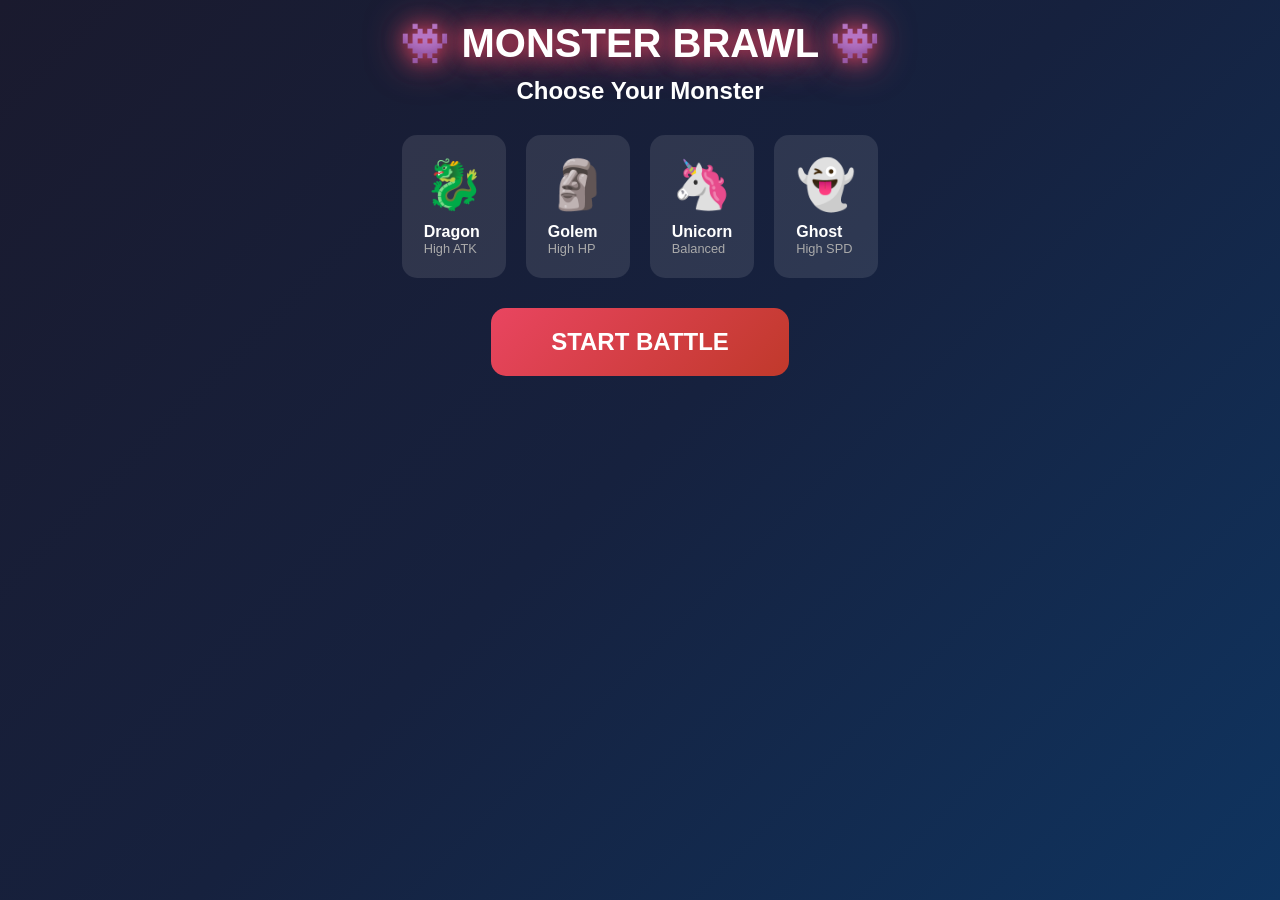
==== games/blooket-brawl.html @ cda0e906 "Add Blooket-style Monster Brawl game" ====
<!DOCTYPE html>
<html lang="en">
<head>
    <meta charset="UTF-8">
    <meta name="viewport" content="width=device-width, initial-scale=1.0">
    <title>Monster Brawl</title>
    <style>
        * {
            margin: 0;
            padding: 0;
            box-sizing: border-box;
        }

        body {
            font-family: 'Segoe UI', Tahoma, Geneva, Verdana, sans-serif;
            background: linear-gradient(135deg, #1a1a2e 0%, #16213e 50%, #0f3460 100%);
            min-height: 100vh;
            display: flex;
            flex-direction: column;
            align-items: center;
            color: white;
            overflow-x: hidden;
        }

        .game-container {
            width: 100%;
            max-width: 900px;
            padding: 20px;
        }

        h1 {
            text-align: center;
            font-size: 2.5em;
            margin-bottom: 10px;
            text-shadow: 0 0 20px #e94560, 0 0 40px #e94560;
            animation: glow 2s ease-in-out infinite alternate;
        }

        @keyframes glow {
            from { text-shadow: 0 0 20px #e94560, 0 0 40px #e94560; }
            to { text-shadow: 0 0 30px #ff6b6b, 0 0 60px #ff6b6b; }
        }

        .battle-arena {
            background: rgba(0, 0, 0, 0.3);
            border-radius: 20px;
            padding: 30px;
            margin: 20px 0;
            border: 2px solid #e94560;
            box-shadow: 0 0 30px rgba(233, 69, 96, 0.3);
        }

        .battle-field {
            display: flex;
            justify-content: space-between;
            align-items: center;
            gap: 40px;
            margin-bottom: 30px;
        }

        .monster-card {
            flex: 1;
            text-align: center;
            padding: 20px;
            background: rgba(255, 255, 255, 0.05);
            border-radius: 15px;
            border: 2px solid transparent;
            transition: all 0.3s ease;
        }

        .monster-card.active {
            border-color: #ffd700;
            box-shadow: 0 0 20px rgba(255, 215, 0, 0.5);
        }

        .monster-card.player {
            border-color: #4ecdc4;
        }

        .monster-card.enemy {
            border-color: #e94560;
        }

        .monster-emoji {
            font-size: 5em;
            margin-bottom: 10px;
            animation: bounce 1s ease infinite;
        }

        @keyframes bounce {
            0%, 100% { transform: translateY(0); }
            50% { transform: translateY(-10px); }
        }

        .monster-name {
            font-size: 1.3em;
            font-weight: bold;
            margin-bottom: 10px;
        }

        .hp-bar {
            width: 100%;
            height: 25px;
            background: #333;
            border-radius: 15px;
            overflow: hidden;
            margin-bottom: 10px;
            border: 2px solid #555;
        }

        .hp-fill {
            height: 100%;
            border-radius: 15px;
            transition: width 0.5s ease, background-color 0.3s ease;
        }

        .hp-fill.high { background: linear-gradient(90deg, #4ecdc4, #44a08d); }
        .hp-fill.medium { background: linear-gradient(90deg, #f7b731, #e58e26); }
        .hp-fill.low { background: linear-gradient(90deg, #e94560, #c0392b); }

        .hp-text {
            font-size: 0.9em;
            color: #aaa;
        }

        .stats {
            display: flex;
            justify-content: center;
            gap: 15px;
            margin-top: 10px;
            font-size: 0.85em;
        }

        .stat {
            background: rgba(255, 255, 255, 0.1);
            padding: 5px 10px;
            border-radius: 10px;
        }

        .vs-badge {
            font-size: 2em;
            font-weight: bold;
            color: #e94560;
            text-shadow: 0 0 10px #e94560;
        }

        .action-panel {
            display: grid;
            grid-template-columns: repeat(4, 1fr);
            gap: 15px;
            margin-top: 20px;
        }

        .action-btn {
            padding: 15px 20px;
            font-size: 1em;
            font-weight: bold;
            border: none;
            border-radius: 12px;
            cursor: pointer;
            transition: all 0.2s ease;
            text-transform: uppercase;
            letter-spacing: 1px;
        }

        .action-btn:hover:not(:disabled) {
            transform: translateY(-3px);
            box-shadow: 0 10px 20px rgba(0, 0, 0, 0.3);
        }

        .action-btn:disabled {
            opacity: 0.5;
            cursor: not-allowed;
        }

        .btn-attack {
            background: linear-gradient(135deg, #e94560, #c0392b);
            color: white;
        }

        .btn-heal {
            background: linear-gradient(135deg, #4ecdc4, #44a08d);
            color: white;
        }

        .btn-special {
            background: linear-gradient(135deg, #f7b731, #e58e26);
            color: white;
        }

        .btn-block {
            background: linear-gradient(135deg, #6c5ce7, #5f3dc4);
            color: white;
        }

        .log-panel {
            background: rgba(0, 0, 0, 0.4);
            border-radius: 15px;
            padding: 20px;
            margin-top: 20px;
            max-height: 200px;
            overflow-y: auto;
            border: 1px solid #444;
        }

        .log-entry {
            padding: 8px 0;
            border-bottom: 1px solid rgba(255, 255, 255, 0.1);
            animation: fadeIn 0.3s ease;
        }

        @keyframes fadeIn {
            from { opacity: 0; transform: translateX(-20px); }
            to { opacity: 1; transform: translateX(0); }
        }

        .log-entry.damage { color: #ff6b6b; }
        .log-entry.heal { color: #4ecdc4; }
        .log-entry.special { color: #f7b731; }
        .log-entry.block { color: #6c5ce7; }

        .turn-indicator {
            text-align: center;
            font-size: 1.2em;
            margin-bottom: 15px;
            padding: 10px;
            background: rgba(255, 255, 255, 0.1);
            border-radius: 10px;
        }

        .turn-indicator.player-turn {
            border: 2px solid #4ecdc4;
            color: #4ecdc4;
        }

        .turn-indicator.enemy-turn {
            border: 2px solid #e94560;
            color: #e94560;
        }

        .monster-select {
            display: flex;
            justify-content: center;
            gap: 20px;
            margin: 30px 0;
        }

        .monster-option {
            padding: 20px;
            background: rgba(255, 255, 255, 0.1);
            border-radius: 15px;
            cursor: pointer;
            transition: all 0.3s ease;
            border: 2px solid transparent;
        }

        .monster-option:hover {
            transform: scale(1.05);
            border-color: #4ecdc4;
        }

        .monster-option.selected {
            border-color: #ffd700;
            box-shadow: 0 0 20px rgba(255, 215, 0, 0.5);
        }

        .monster-option .emoji {
            font-size: 3em;
        }

        .monster-option .name {
            margin-top: 10px;
            font-weight: bold;
        }

        .start-btn {
            display: block;
            margin: 30px auto;
            padding: 20px 60px;
            font-size: 1.5em;
            font-weight: bold;
            background: linear-gradient(135deg, #e94560, #c0392b);
            color: white;
            border: none;
            border-radius: 15px;
            cursor: pointer;
            transition: all 0.3s ease;
        }

        .start-btn:hover {
            transform: scale(1.05);
            box-shadow: 0 0 30px rgba(233, 69, 96, 0.5);
        }

        .game-over {
            position: fixed;
            top: 0;
            left: 0;
            width: 100%;
            height: 100%;
            background: rgba(0, 0, 0, 0.9);
            display: flex;
            flex-direction: column;
            justify-content: center;
            align-items: center;
            z-index: 1000;
        }

        .game-over h2 {
            font-size: 4em;
            margin-bottom: 30px;
        }

        .game-over.win h2 { color: #4ecdc4; }
        .game-over.lose h2 { color: #e94560; }

        .damage-popup {
            position: absolute;
            font-size: 2em;
            font-weight: bold;
            animation: damageFloat 1s ease forwards;
            pointer-events: none;
        }

        @keyframes damageFloat {
            0% { opacity: 1; transform: translateY(0) scale(1); }
            100% { opacity: 0; transform: translateY(-50px) scale(1.5); }
        }

        .hidden { display: none !important; }

        .level-badge {
            display: inline-block;
            background: #ffd700;
            color: #000;
            padding: 3px 10px;
            border-radius: 10px;
            font-size: 0.8em;
            font-weight: bold;
            margin-left: 10px;
        }

        .xp-bar {
            width: 100%;
            height: 8px;
            background: #333;
            border-radius: 4px;
            margin-top: 5px;
            overflow: hidden;
        }

        .xp-fill {
            height: 100%;
            background: linear-gradient(90deg, #ffd700, #ffed4e);
            border-radius: 4px;
            transition: width 0.5s ease;
        }
    </style>
</head>
<body>
    <div class="game-container">
        <h1>👾 MONSTER BRAWL 👾</h1>

        <!-- Character Selection -->
        <div id="selection-screen">
            <h2 style="text-align: center; margin-bottom: 20px;">Choose Your Monster</h2>
            <div class="monster-select">
                <div class="monster-option" data-monster="dragon">
                    <div class="emoji">🐉</div>
                    <div class="name">Dragon</div>
                    <div style="font-size: 0.8em; color: #aaa;">High ATK</div>
                </div>
                <div class="monster-option" data-monster="golem">
                    <div class="emoji">🗿</div>
                    <div class="name">Golem</div>
                    <div style="font-size: 0.8em; color: #aaa;">High HP</div>
                </div>
                <div class="monster-option" data-monster="unicorn">
                    <div class="emoji">🦄</div>
                    <div class="name">Unicorn</div>
                    <div style="font-size: 0.8em; color: #aaa;">Balanced</div>
                </div>
                <div class="monster-option" data-monster="ghost">
                    <div class="emoji">👻</div>
                    <div class="name">Ghost</div>
                    <div style="font-size: 0.8em; color: #aaa;">High SPD</div>
                </div>
            </div>
            <button class="start-btn" onclick="startGame()">START BATTLE</button>
        </div>

        <!-- Battle Screen -->
        <div id="battle-screen" class="hidden">
            <div class="battle-arena">
                <div class="turn-indicator player-turn" id="turn-indicator">
                    ⚔️ YOUR TURN ⚔️
                </div>

                <div class="battle-field">
                    <div class="monster-card player" id="player-card">
                        <div class="monster-emoji" id="player-emoji">🐉</div>
                        <div class="monster-name">
                            <span id="player-name">Dragon</span>
                            <span class="level-badge">Lv.<span id="player-level">1</span></span>
                        </div>
                        <div class="hp-bar">
                            <div class="hp-fill high" id="player-hp-bar" style="width: 100%;"></div>
                        </div>
                        <div class="hp-text"><span id="player-hp">100</span> / <span id="player-max-hp">100</span> HP</div>
                        <div class="xp-bar">
                            <div class="xp-fill" id="player-xp-bar" style="width: 0%;"></div>
                        </div>
                        <div class="stats">
                            <div class="stat">⚔️ <span id="player-atk">25</span></div>
                            <div class="stat">🛡️ <span id="player-def">10</span></div>
                            <div class="stat">⚡ <span id="player-spd">15</span></div>
                        </div>
                    </div>

                    <div class="vs-badge">VS</div>

                    <div class="monster-card enemy" id="enemy-card">
                        <div class="monster-emoji" id="enemy-emoji">👹</div>
                        <div class="monster-name">
                            <span id="enemy-name">Orc Warrior</span>
                            <span class="level-badge">Lv.<span id="enemy-level">1</span></span>
                        </div>
                        <div class="hp-bar">
                            <div class="hp-fill high" id="enemy-hp-bar" style="width: 100%;"></div>
                        </div>
                        <div class="hp-text"><span id="enemy-hp">80</span> / <span id="enemy-max-hp">80</span> HP</div>
                        <div class="stats">
                            <div class="stat">⚔️ <span id="enemy-atk">20</span></div>
                            <div class="stat">🛡️ <span id="enemy-def">8</span></div>
                            <div class="stat">⚡ <span id="enemy-spd">12</span></div>
                        </div>
                    </div>
                </div>

                <div class="action-panel">
                    <button class="action-btn btn-attack" onclick="playerAction('attack')">
                        ⚔️ ATTACK
                    </button>
                    <button class="action-btn btn-heal" onclick="playerAction('heal')">
                        💚 HEAL
                    </button>
                    <button class="action-btn btn-special" onclick="playerAction('special')">
                        ✨ SPECIAL
                    </button>
                    <button class="action-btn btn-block" onclick="playerAction('block')">
                        🛡️ BLOCK
                    </button>
                </div>
            </div>

            <div class="log-panel" id="battle-log">
                <div class="log-entry">Battle started! Choose your action!</div>
            </div>
        </div>

        <!-- Game Over Screen -->
        <div id="game-over" class="game-over hidden">
            <h2 id="game-result">VICTORY!</h2>
            <div style="font-size: 1.5em; margin-bottom: 30px;" id="game-reward"></div>
            <button class="start-btn" onclick="resetGame()">PLAY AGAIN</button>
        </div>
    </div>

    <script>
        // Monster templates
        const MONSTERS = {
            dragon: { name: 'Dragon', emoji: '🐉', hp: 90, atk: 30, def: 12, spd: 10, special: 'Fire Breath' },
            golem: { name: 'Golem', emoji: '🗿', hp: 120, atk: 20, def: 20, spd: 5, special: 'Earthquake' },
            unicorn: { name: 'Unicorn', emoji: '🦄', hp: 100, atk: 22, def: 15, spd: 18, special: 'Rainbow Blast' },
            ghost: { name: 'Ghost', emoji: '👻', hp: 85, atk: 25, def: 8, spd: 25, special: 'Haunt' }
        };

        // Enemy types
        const ENEMIES = [
            { name: 'Orc Warrior', emoji: '👹', hp: 80, atk: 20, def: 8, spd: 12 },
            { name: 'Dark Knight', emoji: '⚔️', hp: 100, atk: 22, def: 15, spd: 10 },
            { name: 'Shadow Beast', emoji: '🐺', hp: 70, atk: 28, def: 6, spd: 20 },
            { name: 'Ice Golem', emoji: '🧊', hp: 110, atk: 18, def: 18, spd: 4 },
            { name: 'Demon Lord', emoji: '👿', hp: 150, atk: 35, def: 20, spd: 15 }
        ];

        let gameState = {
            player: null,
            enemy: null,
            turn: 'player',
            battleCount: 0,
            playerWins: 0,
            blocking: false
        };

        let selectedMonster = null;

        // Selection screen
        document.querySelectorAll('.monster-option').forEach(option => {
            option.addEventListener('click', () => {
                document.querySelectorAll('.monster-option').forEach(o => o.classList.remove('selected'));
                option.classList.add('selected');
                selectedMonster = option.dataset.monster;
            });
        });

        function startGame() {
            if (!selectedMonster) {
                alert('Please select a monster!');
                return;
            }

            const template = MONSTERS[selectedMonster];
            gameState.player = {
                ...template,
                currentHp: template.hp,
                level: 1,
                xp: 0,
                xpToNext: 100
            };

            spawnEnemy();
            updateUI();
            
            document.getElementById('selection-screen').classList.add('hidden');
            document.getElementById('battle-screen').classList.remove('hidden');
            
            addLog('Battle begins! You face a wild ' + gameState.enemy.name + '!', 'special');
        }

        function spawnEnemy() {
            const enemyTemplate = ENEMIES[Math.floor(Math.random() * ENEMIES.length)];
            const level = Math.max(1, gameState.player.level + Math.floor(Math.random() * 3) - 1);
            
            gameState.enemy = {
                ...enemyTemplate,
                currentHp: enemyTemplate.hp + (level - 1) * 10,
                maxHp: enemyTemplate.hp + (level - 1) * 10,
                atk: enemyTemplate.atk + (level - 1) * 2,
                def: enemyTemplate.def + (level - 1) * 1,
                level: level
            };
        }

        function updateUI() {
            // Player
            document.getElementById('player-emoji').textContent = gameState.player.emoji;
            document.getElementById('player-name').textContent = gameState.player.name;
            document.getElementById('player-level').textContent = gameState.player.level;
            document.getElementById('player-hp').textContent = Math.max(0, gameState.player.currentHp);
            document.getElementById('player-max-hp').textContent = gameState.player.hp;
            document.getElementById('player-atk').textContent = gameState.player.atk;
            document.getElementById('player-def').textContent = gameState.player.def;
            document.getElementById('player-spd').textContent = gameState.player.spd;
            
            const playerHpPercent = (gameState.player.currentHp / gameState.player.hp) * 100;
            const playerHpBar = document.getElementById('player-hp-bar');
            playerHpBar.style.width = playerHpPercent + '%';
            playerHpBar.className = 'hp-fill ' + (playerHpPercent > 50 ? 'high' : playerHpPercent > 25 ? 'medium' : 'low');
            
            const xpPercent = (gameState.player.xp / gameState.player.xpToNext) * 100;
            document.getElementById('player-xp-bar').style.width = xpPercent + '%';

            // Enemy
            document.getElementById('enemy-emoji').textContent = gameState.enemy.emoji;
            document.getElementById('enemy-name').textContent = gameState.enemy.name;
            document.getElementById('enemy-level').textContent = gameState.enemy.level;
            document.getElementById('enemy-hp').textContent = Math.max(0, gameState.enemy.currentHp);
            document.getElementById('enemy-max-hp').textContent = gameState.enemy.maxHp;
            document.getElementById('enemy-atk').textContent = gameState.enemy.atk;
            document.getElementById('enemy-def').textContent = gameState.enemy.def;
            document.getElementById('enemy-spd').textContent = gameState.enemy.spd;
            
            const enemyHpPercent = (gameState.enemy.currentHp / gameState.enemy.maxHp) * 100;
            const enemyHpBar = document.getElementById('enemy-hp-bar');
            enemyHpBar.style.width = enemyHpPercent + '%';
            enemyHpBar.className = 'hp-fill ' + (enemyHpPercent > 50 ? 'high' : enemyHpPercent > 25 ? 'medium' : 'low');

            // Turn indicator
            const turnIndicator = document.getElementById('turn-indicator');
            if (gameState.turn === 'player') {
                turnIndicator.textContent = '⚔️ YOUR TURN ⚔️';
                turnIndicator.className = 'turn-indicator player-turn';
            } else {
                turnIndicator.textContent = '⏳ ENEMY TURN ⏳';
                turnIndicator.className = 'turn-indicator enemy-turn';
            }

            // Disable buttons on enemy turn
            document.querySelectorAll('.action-btn').forEach(btn => {
                btn.disabled = gameState.turn !== 'player';
            });
        }

        function playerAction(action) {
            if (gameState.turn !== 'player') return;

            gameState.blocking = false;

            switch(action) {
                case 'attack':
                    const damage = Math.max(1, gameState.player.atk - Math.floor(gameState.enemy.def / 2));
                    gameState.enemy.currentHp -= damage;
                    addLog(`You attacked for ${damage} damage!`, 'damage');
                    showDamage(damage, 'enemy-card');
                    break;

                case 'heal':
                    const healAmount = Math.floor(gameState.player.hp * 0.3);
                    gameState.player.currentHp = Math.min(gameState.player.hp, gameState.player.currentHp + healAmount);
                    addLog(`You healed for ${healAmount} HP!`, 'heal');
                    break;

                case 'special':
                    const specialDamage = Math.floor(gameState.player.atk * 1.5);
                    gameState.enemy.currentHp -= specialDamage;
                    addLog(`${gameState.player.special} deals ${specialDamage} damage!`, 'special');
                    showDamage(specialDamage, 'enemy-card');
                    break;

                case 'block':
                    gameState.blocking = true;
                    addLog('You raised your guard! (Damage reduced next turn)', 'block');
                    break;
            }

            updateUI();

            if (gameState.enemy.currentHp <= 0) {
                setTimeout(() => winBattle(), 500);
            } else {
                gameState.turn = 'enemy';
                updateUI();
                setTimeout(() => enemyTurn(), 1000);
            }
        }

        function enemyTurn() {
            const actions = ['attack', 'attack', 'attack', 'heal', 'special'];
            const action = actions[Math.floor(Math.random() * actions.length)];

            switch(action) {
                case 'attack':
                    let damage = Math.max(1, gameState.enemy.atk - Math.floor(gameState.player.def / 2));
                    if (gameState.blocking) {
                        damage = Math.floor(damage / 2);
                        addLog(`Enemy attacked but you blocked! Took ${damage} damage!`, 'damage');
                    } else {
                        addLog(`Enemy attacked for ${damage} damage!`, 'damage');
                    }
                    gameState.player.currentHp -= damage;
                    showDamage(damage, 'player-card');
                    break;

                case 'heal':
                    const healAmount = Math.floor(gameState.enemy.maxHp * 0.2);
                    gameState.enemy.currentHp = Math.min(gameState.enemy.maxHp, gameState.enemy.currentHp + healAmount);
                    addLog(`Enemy healed for ${healAmount} HP!`, 'heal');
                    break;

                case 'special':
                    const specialDamage = Math.floor(gameState.enemy.atk * 1.3);
                    let finalDamage = specialDamage;
                    if (gameState.blocking) {
                        finalDamage = Math.floor(finalDamage / 2);
                        addLog(`Enemy used special attack but you blocked! Took ${finalDamage} damage!`, 'special');
                    } else {
                        addLog(`Enemy used a powerful attack for ${finalDamage} damage!`, 'special');
                    }
                    gameState.player.currentHp -= finalDamage;
                    showDamage(finalDamage, 'player-card');
                    break;
            }

            updateUI();

            if (gameState.player.currentHp <= 0) {
                setTimeout(() => gameOver(false), 500);
            } else {
                gameState.turn = 'player';
                gameState.blocking = false;
                updateUI();
            }
        }

        function showDamage(amount, targetId) {
            const target = document.getElementById(targetId);
            const popup = document.createElement('div');
            popup.className = 'damage-popup';
            popup.textContent = '-' + amount;
            popup.style.color = '#ff6b6b';
            popup.style.left = '50%';
            popup.style.top = '30%';
            popup.style.transform = 'translateX(-50%)';
            target.appendChild(popup);
            setTimeout(() => popup.remove(), 1000);
        }

        function addLog(message, type = '') {
            const logPanel = document.getElementById('battle-log');
            const entry = document.createElement('div');
            entry.className = 'log-entry ' + type;
            entry.textContent = '> ' + message;
            logPanel.appendChild(entry);
            logPanel.scrollTop = logPanel.scrollHeight;
        }

        function winBattle() {
            gameState.playerWins++;
            
            // XP gain
            const xpGain = 30 + (gameState.enemy.level * 10);
            gameState.player.xp += xpGain;
            addLog(`Victory! Gained ${xpGain} XP!`, 'special');

            // Level up check
            if (gameState.player.xp >= gameState.player.xpToNext) {
                gameState.player.level++;
                gameState.player.xp -= gameState.player.xpToNext;
                gameState.player.xpToNext = Math.floor(gameState.player.xpToNext * 1.5);
                gameState.player.hp += 10;
                gameState.player.atk += 3;
                gameState.player.def += 2;
                gameState.player.currentHp = gameState.player.hp;
                addLog(`LEVEL UP! You are now level ${gameState.player.level}!`, 'special');
            }

            // Heal a bit after battle
            gameState.player.currentHp = Math.min(gameState.player.hp, gameState.player.currentHp + 20);

            setTimeout(() => {
                gameState.battleCount++;
                if (gameState.battleCount >= 5) {
                    gameOver(true);
                } else {
                    spawnEnemy();
                    addLog(`New battle! A ${gameState.enemy.name} appears!`, 'special');
                    gameState.turn = 'player';
                    updateUI();
                }
            }, 1500);
        }

        function gameOver(won) {
            const gameOverScreen = document.getElementById('game-over');
            const resultText = document.getElementById('game-result');
            const rewardText = document.getElementById('game-reward');

            gameOverScreen.classList.remove('hidden', 'win', 'lose');
            gameOverScreen.classList.add(won ? 'win' : 'lose');

            if (won) {
                resultText.textContent = '🎉 VICTORY! 🎉';
                rewardText.textContent = `You won ${gameState.playerWins} battles and reached level ${gameState.player.level}!`;
            } else {
                resultText.textContent = '💀 DEFEAT 💀';
                rewardText.textContent = `You won ${gameState.playerWins} battles before falling.`;
            }
        }

        function resetGame() {
            gameState = {
                player: null,
                enemy: null,
                turn: 'player',
                battleCount: 0,
                playerWins: 0,
                blocking: false
            };
            selectedMonster = null;

            document.getElementById('game-over').classList.add('hidden');
            document.getElementById('battle-screen').classList.add('hidden');
            document.getElementById('selection-screen').classList.remove('hidden');
            document.querySelectorAll('.monster-option').forEach(o => o.classList.remove('selected'));
            document.getElementById('battle-log').innerHTML = '<div class="log-entry">Battle started! Choose your action!</div>';
        }
    </script>
</body>
</html>
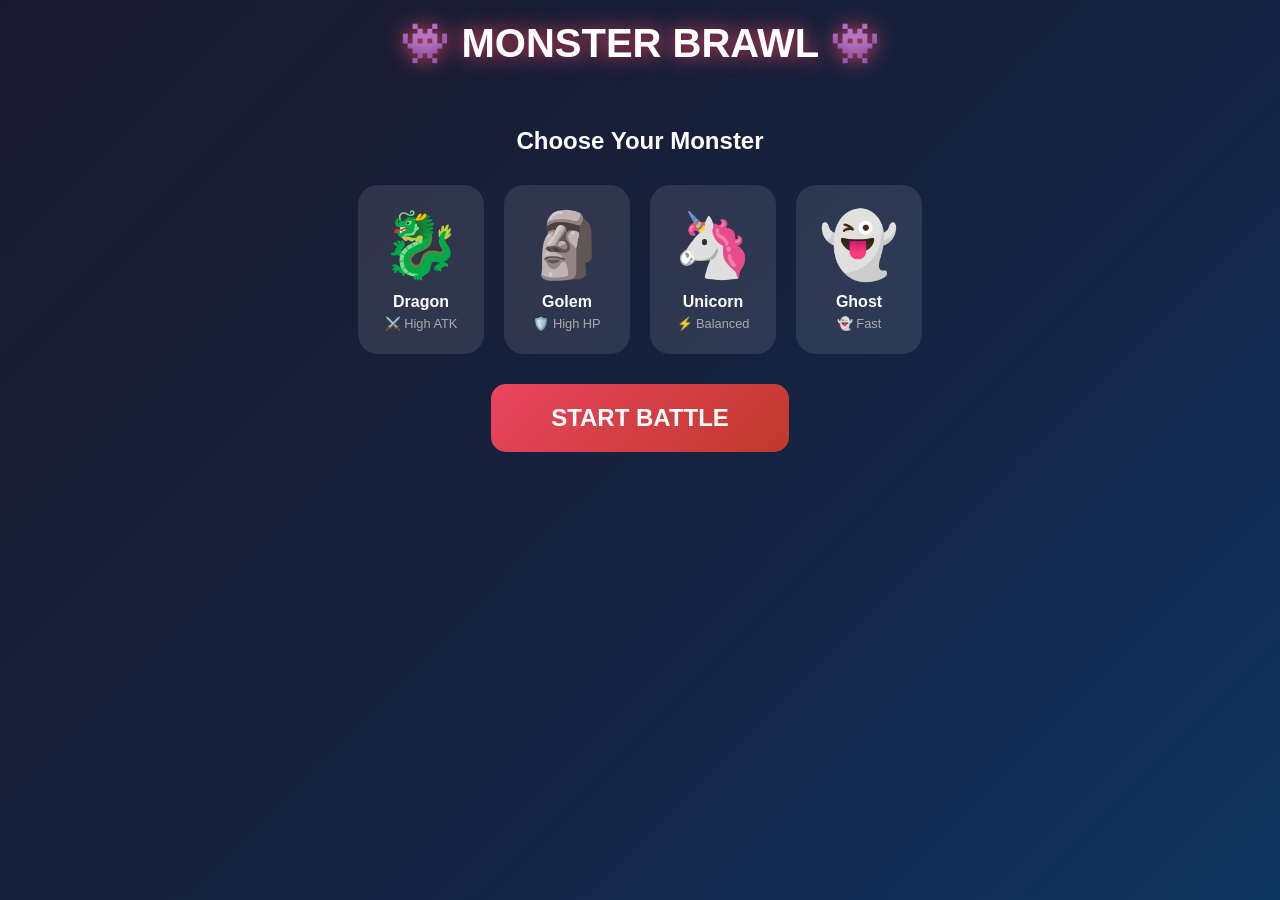
==== commit 0eb4acc4: "Update Blooket Monster Brawl with proper gameplay - answer questions to attack" ====
--- a/games/blooket-brawl.html
+++ b/games/blooket-brawl.html
@@ -3,7 +3,7 @@
 <head>
     <meta charset="UTF-8">
     <meta name="viewport" content="width=device-width, initial-scale=1.0">
-    <title>Monster Brawl</title>
+    <title>Monster Brawl - Blooket Style</title>
     <style>
         * {
             margin: 0;
@@ -24,7 +24,7 @@
 
         .game-container {
             width: 100%;
-            max-width: 900px;
+            max-width: 1000px;
             padding: 20px;
         }
 
@@ -32,266 +32,271 @@
             text-align: center;
             font-size: 2.5em;
             margin-bottom: 10px;
-            text-shadow: 0 0 20px #e94560, 0 0 40px #e94560;
-            animation: glow 2s ease-in-out infinite alternate;
-        }
-
-        @keyframes glow {
-            from { text-shadow: 0 0 20px #e94560, 0 0 40px #e94560; }
-            to { text-shadow: 0 0 30px #ff6b6b, 0 0 60px #ff6b6b; }
-        }
-
+            text-shadow: 0 0 20px #e94560;
+        }
+
+        /* Battle Arena */
         .battle-arena {
-            background: rgba(0, 0, 0, 0.3);
+            background: rgba(0, 0, 0, 0.4);
             border-radius: 20px;
             padding: 30px;
             margin: 20px 0;
-            border: 2px solid #e94560;
+            border: 3px solid #e94560;
             box-shadow: 0 0 30px rgba(233, 69, 96, 0.3);
         }
 
         .battle-field {
             display: flex;
             justify-content: space-between;
-            align-items: center;
-            gap: 40px;
+            align-items: flex-end;
+            gap: 20px;
             margin-bottom: 30px;
-        }
-
-        .monster-card {
+            min-height: 250px;
+            position: relative;
+        }
+
+        .monster {
+            text-align: center;
             flex: 1;
-            text-align: center;
-            padding: 20px;
-            background: rgba(255, 255, 255, 0.05);
-            border-radius: 15px;
-            border: 2px solid transparent;
-            transition: all 0.3s ease;
-        }
-
-        .monster-card.active {
-            border-color: #ffd700;
-            box-shadow: 0 0 20px rgba(255, 215, 0, 0.5);
-        }
-
-        .monster-card.player {
-            border-color: #4ecdc4;
-        }
-
-        .monster-card.enemy {
-            border-color: #e94560;
+            position: relative;
         }
 
         .monster-emoji {
-            font-size: 5em;
-            margin-bottom: 10px;
+            font-size: 6em;
             animation: bounce 1s ease infinite;
+            filter: drop-shadow(0 10px 20px rgba(0,0,0,0.5));
         }
 
         @keyframes bounce {
-            0%, 100% { transform: translateY(0); }
-            50% { transform: translateY(-10px); }
+            0%, 100% { transform: translateY(0) scale(1); }
+            50% { transform: translateY(-20px) scale(1.05); }
+        }
+
+        .monster.attacking {
+            animation: attackLunge 0.5s ease;
+        }
+
+        .monster.hurt {
+            animation: hurtShake 0.5s ease;
+        }
+
+        @keyframes attackLunge {
+            0% { transform: translateX(0); }
+            50% { transform: translateX(50px) scale(1.2); }
+            100% { transform: translateX(0); }
+        }
+
+        @keyframes hurtShake {
+            0%, 100% { transform: translateX(0); filter: brightness(1); }
+            25% { transform: translateX(-10px); filter: brightness(2) sepia(1) hue-rotate(-50deg) saturate(5); }
+            50% { transform: translateX(10px); filter: brightness(2) sepia(1) hue-rotate(-50deg) saturate(5); }
+            75% { transform: translateX(-10px); filter: brightness(2) sepia(1) hue-rotate(-50deg) saturate(5); }
         }
 
         .monster-name {
             font-size: 1.3em;
             font-weight: bold;
-            margin-bottom: 10px;
+            margin-top: 10px;
+        }
+
+        .hp-bar-container {
+            width: 100%;
+            max-width: 200px;
+            margin: 10px auto;
         }
 
         .hp-bar {
-            width: 100%;
-            height: 25px;
+            height: 30px;
             background: #333;
             border-radius: 15px;
             overflow: hidden;
-            margin-bottom: 10px;
-            border: 2px solid #555;
+            border: 3px solid #555;
+            position: relative;
         }
 
         .hp-fill {
             height: 100%;
             border-radius: 15px;
-            transition: width 0.5s ease, background-color 0.3s ease;
-        }
-
-        .hp-fill.high { background: linear-gradient(90deg, #4ecdc4, #44a08d); }
-        .hp-fill.medium { background: linear-gradient(90deg, #f7b731, #e58e26); }
-        .hp-fill.low { background: linear-gradient(90deg, #e94560, #c0392b); }
+            transition: width 0.5s ease;
+        }
+
+        .hp-fill.player { background: linear-gradient(90deg, #4ecdc4, #44a08d); }
+        .hp-fill.enemy { background: linear-gradient(90deg, #e94560, #c0392b); }
 
         .hp-text {
-            font-size: 0.9em;
-            color: #aaa;
-        }
-
-        .stats {
-            display: flex;
-            justify-content: center;
+            text-align: center;
+            font-weight: bold;
+            margin-top: 5px;
+        }
+
+        /* Question Section */
+        .question-box {
+            background: linear-gradient(135deg, #667eea 0%, #764ba2 100%);
+            border-radius: 20px;
+            padding: 30px;
+            margin: 20px 0;
+            text-align: center;
+            border: 4px solid #ffd700;
+            box-shadow: 0 0 30px rgba(255, 215, 0, 0.3);
+        }
+
+        .timer-bar {
+            height: 10px;
+            background: #333;
+            border-radius: 5px;
+            margin-bottom: 20px;
+            overflow: hidden;
+        }
+
+        .timer-fill {
+            height: 100%;
+            background: linear-gradient(90deg, #4ecdc4, #44a08d);
+            border-radius: 5px;
+            transition: width 0.1s linear;
+        }
+
+        .timer-fill.low { background: linear-gradient(90deg, #e94560, #c0392b); }
+
+        .question-text {
+            font-size: 2em;
+            font-weight: bold;
+            margin-bottom: 20px;
+            text-shadow: 2px 2px 4px rgba(0,0,0,0.3);
+        }
+
+        /* Answer Buttons */
+        .answers-grid {
+            display: grid;
+            grid-template-columns: repeat(2, 1fr);
             gap: 15px;
-            margin-top: 10px;
-            font-size: 0.85em;
-        }
-
-        .stat {
-            background: rgba(255, 255, 255, 0.1);
-            padding: 5px 10px;
-            border-radius: 10px;
-        }
-
-        .vs-badge {
-            font-size: 2em;
-            font-weight: bold;
-            color: #e94560;
-            text-shadow: 0 0 10px #e94560;
-        }
-
-        .action-panel {
-            display: grid;
-            grid-template-columns: repeat(4, 1fr);
-            gap: 15px;
-            margin-top: 20px;
-        }
-
-        .action-btn {
-            padding: 15px 20px;
-            font-size: 1em;
+        }
+
+        .answer-btn {
+            padding: 20px;
+            font-size: 1.5em;
             font-weight: bold;
             border: none;
-            border-radius: 12px;
+            border-radius: 15px;
             cursor: pointer;
             transition: all 0.2s ease;
-            text-transform: uppercase;
-            letter-spacing: 1px;
-        }
-
-        .action-btn:hover:not(:disabled) {
-            transform: translateY(-3px);
-            box-shadow: 0 10px 20px rgba(0, 0, 0, 0.3);
-        }
-
-        .action-btn:disabled {
-            opacity: 0.5;
+            background: linear-gradient(135deg, #667eea 0%, #764ba2 100%);
+            color: white;
+            border: 3px solid rgba(255,255,255,0.3);
+            box-shadow: 0 5px 15px rgba(0,0,0,0.3);
+        }
+
+        .answer-btn:hover:not(:disabled) {
+            transform: scale(1.05);
+            border-color: #ffd700;
+            box-shadow: 0 0 20px rgba(255, 215, 0, 0.5);
+        }
+
+        .answer-btn:disabled {
             cursor: not-allowed;
-        }
-
-        .btn-attack {
-            background: linear-gradient(135deg, #e94560, #c0392b);
-            color: white;
-        }
-
-        .btn-heal {
-            background: linear-gradient(135deg, #4ecdc4, #44a08d);
-            color: white;
-        }
-
-        .btn-special {
-            background: linear-gradient(135deg, #f7b731, #e58e26);
-            color: white;
-        }
-
-        .btn-block {
-            background: linear-gradient(135deg, #6c5ce7, #5f3dc4);
-            color: white;
-        }
-
-        .log-panel {
-            background: rgba(0, 0, 0, 0.4);
-            border-radius: 15px;
-            padding: 20px;
-            margin-top: 20px;
-            max-height: 200px;
-            overflow-y: auto;
-            border: 1px solid #444;
-        }
-
-        .log-entry {
-            padding: 8px 0;
-            border-bottom: 1px solid rgba(255, 255, 255, 0.1);
-            animation: fadeIn 0.3s ease;
-        }
-
-        @keyframes fadeIn {
-            from { opacity: 0; transform: translateX(-20px); }
-            to { opacity: 1; transform: translateX(0); }
-        }
-
-        .log-entry.damage { color: #ff6b6b; }
-        .log-entry.heal { color: #4ecdc4; }
-        .log-entry.special { color: #f7b731; }
-        .log-entry.block { color: #6c5ce7; }
-
-        .turn-indicator {
-            text-align: center;
-            font-size: 1.2em;
-            margin-bottom: 15px;
-            padding: 10px;
-            background: rgba(255, 255, 255, 0.1);
-            border-radius: 10px;
-        }
-
-        .turn-indicator.player-turn {
-            border: 2px solid #4ecdc4;
-            color: #4ecdc4;
-        }
-
-        .turn-indicator.enemy-turn {
-            border: 2px solid #e94560;
-            color: #e94560;
-        }
-
-        .monster-select {
+            opacity: 0.7;
+        }
+
+        .answer-btn.correct {
+            background: linear-gradient(135deg, #4ecdc4, #44a08d) !important;
+            border-color: #00ff00 !important;
+            animation: correctPulse 0.5s ease;
+        }
+
+        .answer-btn.wrong {
+            background: linear-gradient(135deg, #e94560, #c0392b) !important;
+            border-color: #ff0000 !important;
+            animation: wrongShake 0.5s ease;
+        }
+
+        @keyframes correctPulse {
+            0%, 100% { transform: scale(1); }
+            50% { transform: scale(1.1); }
+        }
+
+        @keyframes wrongShake {
+            0%, 100% { transform: translateX(0); }
+            25% { transform: translateX(-10px); }
+            75% { transform: translateX(10px); }
+        }
+
+        /* Damage Effects */
+        .damage-popup {
+            position: absolute;
+            font-size: 3em;
+            font-weight: bold;
+            animation: damageFloat 1s ease forwards;
+            pointer-events: none;
+            z-index: 100;
+        }
+
+        .damage-popup.player-dmg {
+            color: #ff0000;
+            right: 20%;
+            top: 30%;
+        }
+
+        .damage-popup.enemy-dmg {
+            color: #ffff00;
+            left: 20%;
+            top: 30%;
+        }
+
+        @keyframes damageFloat {
+            0% { opacity: 1; transform: translateY(0) scale(1); }
+            100% { opacity: 0; transform: translateY(-80px) scale(1.5); }
+        }
+
+        /* Power Up Indicators */
+        .power-ups {
             display: flex;
             justify-content: center;
             gap: 20px;
-            margin: 30px 0;
-        }
-
-        .monster-option {
-            padding: 20px;
-            background: rgba(255, 255, 255, 0.1);
+            margin: 20px 0;
+        }
+
+        .power-up {
+            width: 60px;
+            height: 60px;
             border-radius: 15px;
-            cursor: pointer;
+            display: flex;
+            align-items: center;
+            justify-content: center;
+            font-size: 2em;
+            border: 3px solid #555;
+            opacity: 0.3;
             transition: all 0.3s ease;
-            border: 2px solid transparent;
-        }
-
-        .monster-option:hover {
-            transform: scale(1.05);
-            border-color: #4ecdc4;
-        }
-
-        .monster-option.selected {
+        }
+
+        .power-up.active {
+            opacity: 1;
             border-color: #ffd700;
             box-shadow: 0 0 20px rgba(255, 215, 0, 0.5);
-        }
-
-        .monster-option .emoji {
-            font-size: 3em;
-        }
-
-        .monster-option .name {
-            margin-top: 10px;
-            font-weight: bold;
-        }
-
-        .start-btn {
-            display: block;
-            margin: 30px auto;
-            padding: 20px 60px;
-            font-size: 1.5em;
-            font-weight: bold;
-            background: linear-gradient(135deg, #e94560, #c0392b);
-            color: white;
-            border: none;
-            border-radius: 15px;
-            cursor: pointer;
-            transition: all 0.3s ease;
-        }
-
-        .start-btn:hover {
-            transform: scale(1.05);
-            box-shadow: 0 0 30px rgba(233, 69, 96, 0.5);
-        }
-
+            animation: glow 1s ease infinite alternate;
+        }
+
+        @keyframes glow {
+            from { box-shadow: 0 0 10px rgba(255, 215, 0, 0.5); }
+            to { box-shadow: 0 0 30px rgba(255, 215, 0, 0.8); }
+        }
+
+        .power-up.shield { background: linear-gradient(135deg, #4ecdc4, #44a08d); }
+        .power-up.sword { background: linear-gradient(135deg, #e94560, #c0392b); }
+        .power-up.heal { background: linear-gradient(135deg, #96c93d, #00b09b); }
+
+        /* Streak Counter */
+        .streak-counter {
+            text-align: center;
+            font-size: 1.2em;
+            margin: 10px 0;
+        }
+
+        .streak {
+            color: #ffd700;
+            font-weight: bold;
+            font-size: 1.3em;
+        }
+
+        /* Game Over */
         .game-over {
             position: fixed;
             top: 0;
@@ -308,52 +313,102 @@
 
         .game-over h2 {
             font-size: 4em;
-            margin-bottom: 30px;
+            margin-bottom: 20px;
         }
 
         .game-over.win h2 { color: #4ecdc4; }
         .game-over.lose h2 { color: #e94560; }
 
-        .damage-popup {
+        .btn-primary {
+            padding: 20px 60px;
+            font-size: 1.5em;
+            font-weight: bold;
+            background: linear-gradient(135deg, #e94560, #c0392b);
+            color: white;
+            border: none;
+            border-radius: 15px;
+            cursor: pointer;
+            transition: all 0.3s ease;
+        }
+
+        .btn-primary:hover {
+            transform: scale(1.05);
+            box-shadow: 0 0 30px rgba(233, 69, 96, 0.5);
+        }
+
+        .hidden { display: none !important; }
+
+        /* Start Screen */
+        .start-screen {
+            text-align: center;
+            padding: 50px;
+        }
+
+        .monster-select {
+            display: flex;
+            justify-content: center;
+            gap: 20px;
+            margin: 30px 0;
+            flex-wrap: wrap;
+        }
+
+        .monster-option {
+            padding: 20px;
+            background: rgba(255, 255, 255, 0.1);
+            border-radius: 20px;
+            cursor: pointer;
+            transition: all 0.3s ease;
+            border: 3px solid transparent;
+            min-width: 120px;
+        }
+
+        .monster-option:hover {
+            transform: scale(1.1);
+            border-color: #ffd700;
+        }
+
+        .monster-option.selected {
+            border-color: #ffd700;
+            background: rgba(255, 215, 0, 0.2);
+            box-shadow: 0 0 30px rgba(255, 215, 0, 0.5);
+        }
+
+        .monster-option .emoji {
+            font-size: 4em;
+        }
+
+        .monster-option .name {
+            margin-top: 10px;
+            font-weight: bold;
+        }
+
+        .monster-option .stats {
+            font-size: 0.8em;
+            color: #aaa;
+            margin-top: 5px;
+        }
+
+        /* Combo Text */
+        .combo-text {
             position: absolute;
             font-size: 2em;
             font-weight: bold;
-            animation: damageFloat 1s ease forwards;
+            color: #ffd700;
+            animation: comboPop 1s ease forwards;
             pointer-events: none;
         }
 
-        @keyframes damageFloat {
-            0% { opacity: 1; transform: translateY(0) scale(1); }
-            100% { opacity: 0; transform: translateY(-50px) scale(1.5); }
-        }
-
-        .hidden { display: none !important; }
-
-        .level-badge {
-            display: inline-block;
-            background: #ffd700;
-            color: #000;
-            padding: 3px 10px;
-            border-radius: 10px;
-            font-size: 0.8em;
-            font-weight: bold;
-            margin-left: 10px;
-        }
-
-        .xp-bar {
-            width: 100%;
-            height: 8px;
-            background: #333;
-            border-radius: 4px;
-            margin-top: 5px;
-            overflow: hidden;
-        }
-
-        .xp-fill {
-            height: 100%;
-            background: linear-gradient(90deg, #ffd700, #ffed4e);
-            border-radius: 4px;
-            transition: width 0.5s ease;
+        @keyframes comboPop {
+            0% { opacity: 0; transform: scale(0) rotate(-20deg); }
+            50% { opacity: 1; transform: scale(1.5) rotate(10deg); }
+            100% { opacity: 0; transform: scale(2) rotate(0deg) translateY(-50px); }
+        }
+
+        .vs-text {
+            font-size: 3em;
+            font-weight: bold;
+            color: #ffd700;
+            text-shadow: 0 0 20px rgba(255, 215, 0, 0.5);
         }
     </style>
 </head>
@@ -361,141 +416,130 @@
     <div class="game-container">
         <h1>👾 MONSTER BRAWL 👾</h1>
 
-        <!-- Character Selection -->
-        <div id="selection-screen">
-            <h2 style="text-align: center; margin-bottom: 20px;">Choose Your Monster</h2>
+        <!-- Start Screen -->
+        <div id="start-screen" class="start-screen">
+            <h2>Choose Your Monster</h2>
             <div class="monster-select">
                 <div class="monster-option" data-monster="dragon">
                     <div class="emoji">🐉</div>
                     <div class="name">Dragon</div>
-                    <div style="font-size: 0.8em; color: #aaa;">High ATK</div>
+                    <div class="stats">⚔️ High ATK</div>
                 </div>
                 <div class="monster-option" data-monster="golem">
                     <div class="emoji">🗿</div>
                     <div class="name">Golem</div>
-                    <div style="font-size: 0.8em; color: #aaa;">High HP</div>
+                    <div class="stats">🛡️ High HP</div>
                 </div>
                 <div class="monster-option" data-monster="unicorn">
                     <div class="emoji">🦄</div>
                     <div class="name">Unicorn</div>
-                    <div style="font-size: 0.8em; color: #aaa;">Balanced</div>
+                    <div class="stats">⚡ Balanced</div>
                 </div>
                 <div class="monster-option" data-monster="ghost">
                     <div class="emoji">👻</div>
                     <div class="name">Ghost</div>
-                    <div style="font-size: 0.8em; color: #aaa;">High SPD</div>
+                    <div class="stats">👻 Fast</div>
                 </div>
             </div>
-            <button class="start-btn" onclick="startGame()">START BATTLE</button>
+            <button class="btn-primary" onclick="startGame()">START BATTLE</button>
         </div>
 
         <!-- Battle Screen -->
         <div id="battle-screen" class="hidden">
             <div class="battle-arena">
-                <div class="turn-indicator player-turn" id="turn-indicator">
-                    ⚔️ YOUR TURN ⚔️
+                <div class="streak-counter">
+                    🔥 Streak: <span class="streak" id="streak">0</span> | 
+                    ⚡ Combo: x<span id="combo-multiplier">1</span>
                 </div>
 
-                <div class="battle-field">
-                    <div class="monster-card player" id="player-card">
+                <div class="power-ups">
+                    <div class="power-up shield" id="shield-power">🛡️</div>
+                    <div class="power-up sword" id="sword-power">⚔️</div>
+                    <div class="power-up heal" id="heal-power">💚</div>
+                </div>
+
+                <div class="battle-field" id="battle-field">
+                    <div class="monster" id="player-monster">
                         <div class="monster-emoji" id="player-emoji">🐉</div>
-                        <div class="monster-name">
-                            <span id="player-name">Dragon</span>
-                            <span class="level-badge">Lv.<span id="player-level">1</span></span>
-                        </div>
-                        <div class="hp-bar">
-                            <div class="hp-fill high" id="player-hp-bar" style="width: 100%;"></div>
-                        </div>
-                        <div class="hp-text"><span id="player-hp">100</span> / <span id="player-max-hp">100</span> HP</div>
-                        <div class="xp-bar">
-                            <div class="xp-fill" id="player-xp-bar" style="width: 0%;"></div>
-                        </div>
-                        <div class="stats">
-                            <div class="stat">⚔️ <span id="player-atk">25</span></div>
-                            <div class="stat">🛡️ <span id="player-def">10</span></div>
-                            <div class="stat">⚡ <span id="player-spd">15</span></div>
+                        <div class="monster-name" id="player-name">Dragon</div>
+                        <div class="hp-bar-container">
+                            <div class="hp-bar">
+                                <div class="hp-fill player" id="player-hp" style="width: 100%;"></div>
+                            </div>
+                            <div class="hp-text"><span id="player-hp-text">100</span>/100</div>
                         </div>
                     </div>
 
-                    <div class="vs-badge">VS</div>
-
-                    <div class="monster-card enemy" id="enemy-card">
+                    <div class="vs-text">VS</div>
+
+                    <div class="monster" id="enemy-monster">
                         <div class="monster-emoji" id="enemy-emoji">👹</div>
-                        <div class="monster-name">
-                            <span id="enemy-name">Orc Warrior</span>
-                            <span class="level-badge">Lv.<span id="enemy-level">1</span></span>
-                        </div>
-                        <div class="hp-bar">
-                            <div class="hp-fill high" id="enemy-hp-bar" style="width: 100%;"></div>
-                        </div>
-                        <div class="hp-text"><span id="enemy-hp">80</span> / <span id="enemy-max-hp">80</span> HP</div>
-                        <div class="stats">
-                            <div class="stat">⚔️ <span id="enemy-atk">20</span></div>
-                            <div class="stat">🛡️ <span id="enemy-def">8</span></div>
-                            <div class="stat">⚡ <span id="enemy-spd">12</span></div>
+                        <div class="monster-name" id="enemy-name">Orc Warrior</div>
+                        <div class="hp-bar-container">
+                            <div class="hp-bar">
+                                <div class="hp-fill enemy" id="enemy-hp" style="width: 100%;"></div>
+                            </div>
+                            <div class="hp-text"><span id="enemy-hp-text">80</span>/80</div>
                         </div>
                     </div>
                 </div>
-
-                <div class="action-panel">
-                    <button class="action-btn btn-attack" onclick="playerAction('attack')">
-                        ⚔️ ATTACK
-                    </button>
-                    <button class="action-btn btn-heal" onclick="playerAction('heal')">
-                        💚 HEAL
-                    </button>
-                    <button class="action-btn btn-special" onclick="playerAction('special')">
-                        ✨ SPECIAL
-                    </button>
-                    <button class="action-btn btn-block" onclick="playerAction('block')">
-                        🛡️ BLOCK
-                    </button>
+            </div>
+
+            <div class="question-box">
+                <div class="timer-bar">
+                    <div class="timer-fill" id="timer" style="width: 100%;"></div>
+                </div>
+                <div class="question-text" id="question">5 + 3 = ?</div>
+                <div class="answers-grid" id="answers">
+                    <button class="answer-btn" onclick="checkAnswer(0)">6</button>
+                    <button class="answer-btn" onclick="checkAnswer(1)">7</button>
+                    <button class="answer-btn" onclick="checkAnswer(2)">8</button>
+                    <button class="answer-btn" onclick="checkAnswer(3)">9</button>
                 </div>
             </div>
-
-            <div class="log-panel" id="battle-log">
-                <div class="log-entry">Battle started! Choose your action!</div>
-            </div>
         </div>
 
-        <!-- Game Over Screen -->
+        <!-- Game Over -->
         <div id="game-over" class="game-over hidden">
-            <h2 id="game-result">VICTORY!</h2>
-            <div style="font-size: 1.5em; margin-bottom: 30px;" id="game-reward"></div>
-            <button class="start-btn" onclick="resetGame()">PLAY AGAIN</button>
+            <h2 id="result-text">VICTORY!</h2>
+            <p id="result-stats"></p>
+            <button class="btn-primary" onclick="resetGame()">PLAY AGAIN</button>
         </div>
     </div>
 
     <script>
         // Monster templates
         const MONSTERS = {
-            dragon: { name: 'Dragon', emoji: '🐉', hp: 90, atk: 30, def: 12, spd: 10, special: 'Fire Breath' },
-            golem: { name: 'Golem', emoji: '🗿', hp: 120, atk: 20, def: 20, spd: 5, special: 'Earthquake' },
-            unicorn: { name: 'Unicorn', emoji: '🦄', hp: 100, atk: 22, def: 15, spd: 18, special: 'Rainbow Blast' },
-            ghost: { name: 'Ghost', emoji: '👻', hp: 85, atk: 25, def: 8, spd: 25, special: 'Haunt' }
+            dragon: { name: 'Dragon', emoji: '🐉', hp: 90, atk: 30, def: 12 },
+            golem: { name: 'Golem', emoji: '🗿', hp: 120, atk: 20, def: 20 },
+            unicorn: { name: 'Unicorn', emoji: '🦄', hp: 100, atk: 22, def: 15 },
+            ghost: { name: 'Ghost', emoji: '👻', hp: 85, atk: 25, def: 8 }
         };
 
-        // Enemy types
         const ENEMIES = [
-            { name: 'Orc Warrior', emoji: '👹', hp: 80, atk: 20, def: 8, spd: 12 },
-            { name: 'Dark Knight', emoji: '⚔️', hp: 100, atk: 22, def: 15, spd: 10 },
-            { name: 'Shadow Beast', emoji: '🐺', hp: 70, atk: 28, def: 6, spd: 20 },
-            { name: 'Ice Golem', emoji: '🧊', hp: 110, atk: 18, def: 18, spd: 4 },
-            { name: 'Demon Lord', emoji: '👿', hp: 150, atk: 35, def: 20, spd: 15 }
+            { name: 'Orc Warrior', emoji: '👹', hp: 80, atk: 20 },
+            { name: 'Dark Knight', emoji: '⚔️', hp: 100, atk: 22 },
+            { name: 'Shadow Beast', emoji: '🐺', hp: 70, atk: 28 },
+            { name: 'Ice Golem', emoji: '🧊', hp: 110, atk: 18 },
+            { name: 'Demon Lord', emoji: '👿', hp: 150, atk: 35 }
         ];
 
         let gameState = {
             player: null,
             enemy: null,
-            turn: 'player',
-            battleCount: 0,
-            playerWins: 0,
-            blocking: false
+            streak: 0,
+            combo: 1,
+            timer: null,
+            timeLeft: 10,
+            currentQuestion: null,
+            shield: false,
+            sword: false,
+            battleCount: 0
         };
 
         let selectedMonster = null;
 
-        // Selection screen
+        // Monster selection
         document.querySelectorAll('.monster-option').forEach(option => {
             option.addEventListener('click', () => {
                 document.querySelectorAll('.monster-option').forEach(o => o.classList.remove('selected'));
@@ -506,7 +550,7 @@
 
         function startGame() {
             if (!selectedMonster) {
-                alert('Please select a monster!');
+                alert('Choose a monster!');
                 return;
             }
 
@@ -514,266 +558,293 @@
             gameState.player = {
                 ...template,
                 currentHp: template.hp,
-                level: 1,
-                xp: 0,
-                xpToNext: 100
+                maxHp: template.hp
             };
 
             spawnEnemy();
+            
+            document.getElementById('start-screen').classList.add('hidden');
+            document.getElementById('battle-screen').classList.remove('hidden');
+            
             updateUI();
-            
-            document.getElementById('selection-screen').classList.add('hidden');
-            document.getElementById('battle-screen').classList.remove('hidden');
-            
-            addLog('Battle begins! You face a wild ' + gameState.enemy.name + '!', 'special');
+            nextQuestion();
         }
 
         function spawnEnemy() {
             const enemyTemplate = ENEMIES[Math.floor(Math.random() * ENEMIES.length)];
-            const level = Math.max(1, gameState.player.level + Math.floor(Math.random() * 3) - 1);
+            const level = Math.min(5, gameState.battleCount + 1);
             
             gameState.enemy = {
                 ...enemyTemplate,
-                currentHp: enemyTemplate.hp + (level - 1) * 10,
-                maxHp: enemyTemplate.hp + (level - 1) * 10,
-                atk: enemyTemplate.atk + (level - 1) * 2,
-                def: enemyTemplate.def + (level - 1) * 1,
+                currentHp: enemyTemplate.hp + (level - 1) * 15,
+                maxHp: enemyTemplate.hp + (level - 1) * 15,
+                atk: enemyTemplate.atk + (level - 1) * 3,
                 level: level
             };
+        }
+
+        function generateQuestion() {
+            const types = ['add', 'sub', 'mul', 'div'];
+            const type = types[Math.floor(Math.random() * types.length)];
+            let q, a, options;
+
+            switch(type) {
+                case 'add':
+                    const a1 = Math.floor(Math.random() * 20) + 5;
+                    const a2 = Math.floor(Math.random() * 20) + 5;
+                    q = `${a1} + ${a2} = ?`;
+                    a = a1 + a2;
+                    break;
+                case 'sub':
+                    const s1 = Math.floor(Math.random() * 30) + 10;
+                    const s2 = Math.floor(Math.random() * s1);
+                    q = `${s1} - ${s2} = ?`;
+                    a = s1 - s2;
+                    break;
+                case 'mul':
+                    const m1 = Math.floor(Math.random() * 12) + 2;
+                    const m2 = Math.floor(Math.random() * 10) + 2;
+                    q = `${m1} × ${m2} = ?`;
+                    a = m1 * m2;
+                    break;
+                case 'div':
+                    const d2 = Math.floor(Math.random() * 10) + 2;
+                    a = Math.floor(Math.random() * 10) + 2;
+                    const d1 = d2 * a;
+                    q = `${d1} ÷ ${d2} = ?`;
+                    break;
+            }
+
+            options = [a];
+            while (options.length < 4) {
+                let wrong = a + Math.floor(Math.random() * 20) - 10;
+                if (wrong !== a && wrong > 0 && !options.includes(wrong)) {
+                    options.push(wrong);
+                }
+            }
+            options.sort(() => Math.random() - 0.5);
+
+            return { q, a, options };
+        }
+
+        function nextQuestion() {
+            gameState.currentQuestion = generateQuestion();
+            document.getElementById('question').textContent = gameState.currentQuestion.q;
+            
+            const buttons = document.querySelectorAll('.answer-btn');
+            buttons.forEach((btn, i) => {
+                btn.textContent = gameState.currentQuestion.options[i];
+                btn.className = 'answer-btn';
+                btn.disabled = false;
+            });
+
+            startTimer();
+        }
+
+        function startTimer() {
+            gameState.timeLeft = 10;
+            clearInterval(gameState.timer);
+            
+            gameState.timer = setInterval(() => {
+                gameState.timeLeft -= 0.1;
+                const pct = (gameState.timeLeft / 10) * 100;
+                document.getElementById('timer').style.width = pct + '%';
+                
+                if (gameState.timeLeft <= 3) {
+                    document.getElementById('timer').classList.add('low');
+                } else {
+                    document.getElementById('timer').classList.remove('low');
+                }
+
+                if (gameState.timeLeft <= 0) {
+                    clearInterval(gameState.timer);
+                    timeUp();
+                }
+            }, 100);
+        }
+
+        function checkAnswer(index) {
+            clearInterval(gameState.timer);
+            const buttons = document.querySelectorAll('.answer-btn');
+            const selected = gameState.currentQuestion.options[index];
+            const correct = gameState.currentQuestion.a;
+
+            buttons.forEach(btn => btn.disabled = true);
+
+            if (selected === correct) {
+                buttons[index].classList.add('correct');
+                correctAnswer();
+            } else {
+                buttons[index].classList.add('wrong');
+                buttons.forEach((btn, i) => {
+                    if (gameState.currentQuestion.options[i] === correct) {
+                        btn.classList.add('correct');
+                    }
+                });
+                wrongAnswer();
+            }
+        }
+
+        function correctAnswer() {
+            gameState.streak++;
+            
+            // Combo multiplier
+            if (gameState.streak >= 3) gameState.combo = 2;
+            if (gameState.streak >= 5) gameState.combo = 3;
+            if (gameState.streak >= 7) gameState.combo = 4;
+
+            // Power ups
+            if (gameState.streak >= 3) activatePowerUp('shield');
+            if (gameState.streak >= 5) activatePowerUp('sword');
+            if (gameState.streak >= 7) activatePowerUp('heal');
+
+            updateUI();
+
+            // Attack enemy
+            let damage = gameState.player.atk * gameState.combo;
+            if (gameState.sword) damage *= 1.5;
+            damage = Math.floor(damage);
+
+            gameState.enemy.currentHp -= damage;
+            
+            animateAttack('player-monster');
+            showDamage(damage, 'enemy-dmg');
+
+            setTimeout(() => {
+                if (gameState.enemy.currentHp <= 0) {
+                    winBattle();
+                } else {
+                    nextQuestion();
+                }
+            }, 1000);
+        }
+
+        function wrongAnswer() {
+            gameState.streak = 0;
+            gameState.combo = 1;
+            gameState.shield = false;
+            gameState.sword = false;
+            updateUI();
+
+            // Enemy attacks
+            let damage = gameState.enemy.atk;
+            if (gameState.shield) damage = Math.floor(damage / 2);
+            damage = Math.max(1, damage - Math.floor(gameState.player.def / 3));
+
+            gameState.player.currentHp -= damage;
+
+            animateAttack('enemy-monster');
+            showDamage(damage, 'player-dmg');
+
+            setTimeout(() => {
+                if (gameState.player.currentHp <= 0) {
+                    gameOver(false);
+                } else {
+                    nextQuestion();
+                }
+            }, 1000);
+        }
+
+        function timeUp() {
+            wrongAnswer();
+        }
+
+        function activatePowerUp(type) {
+            document.getElementById(type + '-power').classList.add('active');
+            if (type === 'shield') gameState.shield = true;
+            if (type === 'sword') gameState.sword = true;
+            if (type === 'heal') {
+                gameState.player.currentHp = Math.min(gameState.player.maxHp, gameState.player.currentHp + 30);
+                updateUI();
+            }
+        }
+
+        function animateAttack(monsterId) {
+            const monster = document.getElementById(monsterId);
+            monster.classList.add('attacking');
+            
+            const otherId = monsterId === 'player-monster' ? 'enemy-monster' : 'player-monster';
+            setTimeout(() => {
+                document.getElementById(otherId).classList.add('hurt');
+            }, 250);
+
+            setTimeout(() => {
+                monster.classList.remove('attacking');
+                document.getElementById(otherId).classList.remove('hurt');
+            }, 500);
+        }
+
+        function showDamage(amount, className) {
+            const popup = document.createElement('div');
+            popup.className = 'damage-popup ' + className;
+            popup.textContent = '-' + amount;
+            document.getElementById('battle-field').appendChild(popup);
+            setTimeout(() => popup.remove(), 1000);
         }
 
         function updateUI() {
             // Player
             document.getElementById('player-emoji').textContent = gameState.player.emoji;
             document.getElementById('player-name').textContent = gameState.player.name;
-            document.getElementById('player-level').textContent = gameState.player.level;
-            document.getElementById('player-hp').textContent = Math.max(0, gameState.player.currentHp);
-            document.getElementById('player-max-hp').textContent = gameState.player.hp;
-            document.getElementById('player-atk').textContent = gameState.player.atk;
-            document.getElementById('player-def').textContent = gameState.player.def;
-            document.getElementById('player-spd').textContent = gameState.player.spd;
-            
-            const playerHpPercent = (gameState.player.currentHp / gameState.player.hp) * 100;
-            const playerHpBar = document.getElementById('player-hp-bar');
-            playerHpBar.style.width = playerHpPercent + '%';
-            playerHpBar.className = 'hp-fill ' + (playerHpPercent > 50 ? 'high' : playerHpPercent > 25 ? 'medium' : 'low');
-            
-            const xpPercent = (gameState.player.xp / gameState.player.xpToNext) * 100;
-            document.getElementById('player-xp-bar').style.width = xpPercent + '%';
+            document.getElementById('player-hp-text').textContent = Math.max(0, gameState.player.currentHp);
+            const playerPct = (gameState.player.currentHp / gameState.player.maxHp) * 100;
+            document.getElementById('player-hp').style.width = playerPct + '%';
 
             // Enemy
             document.getElementById('enemy-emoji').textContent = gameState.enemy.emoji;
-            document.getElementById('enemy-name').textContent = gameState.enemy.name;
-            document.getElementById('enemy-level').textContent = gameState.enemy.level;
-            document.getElementById('enemy-hp').textContent = Math.max(0, gameState.enemy.currentHp);
-            document.getElementById('enemy-max-hp').textContent = gameState.enemy.maxHp;
-            document.getElementById('enemy-atk').textContent = gameState.enemy.atk;
-            document.getElementById('enemy-def').textContent = gameState.enemy.def;
-            document.getElementById('enemy-spd').textContent = gameState.enemy.spd;
-            
-            const enemyHpPercent = (gameState.enemy.currentHp / gameState.enemy.maxHp) * 100;
-            const enemyHpBar = document.getElementById('enemy-hp-bar');
-            enemyHpBar.style.width = enemyHpPercent + '%';
-            enemyHpBar.className = 'hp-fill ' + (enemyHpPercent > 50 ? 'high' : enemyHpPercent > 25 ? 'medium' : 'low');
-
-            // Turn indicator
-            const turnIndicator = document.getElementById('turn-indicator');
-            if (gameState.turn === 'player') {
-                turnIndicator.textContent = '⚔️ YOUR TURN ⚔️';
-                turnIndicator.className = 'turn-indicator player-turn';
+            document.getElementById('enemy-name').textContent = gameState.enemy.name + (gameState.enemy.level > 1 ? ' Lv.' + gameState.enemy.level : '');
+            document.getElementById('enemy-hp-text').textContent = Math.max(0, gameState.enemy.currentHp);
+            const enemyPct = (gameState.enemy.currentHp / gameState.enemy.maxHp) * 100;
+            document.getElementById('enemy-hp').style.width = enemyPct + '%';
+
+            // Stats
+            document.getElementById('streak').textContent = gameState.streak;
+            document.getElementById('combo-multiplier').textContent = gameState.combo;
+        }
+
+        function winBattle() {
+            gameState.battleCount++;
+            
+            if (gameState.battleCount >= 5) {
+                gameOver(true);
             } else {
-                turnIndicator.textContent = '⏳ ENEMY TURN ⏳';
-                turnIndicator.className = 'turn-indicator enemy-turn';
+                // Heal a bit
+                gameState.player.currentHp = Math.min(gameState.player.maxHp, gameState.player.currentHp + 20);
+                spawnEnemy();
+                updateUI();
+                nextQuestion();
             }
-
-            // Disable buttons on enemy turn
-            document.querySelectorAll('.action-btn').forEach(btn => {
-                btn.disabled = gameState.turn !== 'player';
-            });
-        }
-
-        function playerAction(action) {
-            if (gameState.turn !== 'player') return;
-
-            gameState.blocking = false;
-
-            switch(action) {
-                case 'attack':
-                    const damage = Math.max(1, gameState.player.atk - Math.floor(gameState.enemy.def / 2));
-                    gameState.enemy.currentHp -= damage;
-                    addLog(`You attacked for ${damage} damage!`, 'damage');
-                    showDamage(damage, 'enemy-card');
-                    break;
-
-                case 'heal':
-                    const healAmount = Math.floor(gameState.player.hp * 0.3);
-                    gameState.player.currentHp = Math.min(gameState.player.hp, gameState.player.currentHp + healAmount);
-                    addLog(`You healed for ${healAmount} HP!`, 'heal');
-                    break;
-
-                case 'special':
-                    const specialDamage = Math.floor(gameState.player.atk * 1.5);
-                    gameState.enemy.currentHp -= specialDamage;
-                    addLog(`${gameState.player.special} deals ${specialDamage} damage!`, 'special');
-                    showDamage(specialDamage, 'enemy-card');
-                    break;
-
-                case 'block':
-                    gameState.blocking = true;
-                    addLog('You raised your guard! (Damage reduced next turn)', 'block');
-                    break;
-            }
-
-            updateUI();
-
-            if (gameState.enemy.currentHp <= 0) {
-                setTimeout(() => winBattle(), 500);
-            } else {
-                gameState.turn = 'enemy';
-                updateUI();
-                setTimeout(() => enemyTurn(), 1000);
-            }
-        }
-
-        function enemyTurn() {
-            const actions = ['attack', 'attack', 'attack', 'heal', 'special'];
-            const action = actions[Math.floor(Math.random() * actions.length)];
-
-            switch(action) {
-                case 'attack':
-                    let damage = Math.max(1, gameState.enemy.atk - Math.floor(gameState.player.def / 2));
-                    if (gameState.blocking) {
-                        damage = Math.floor(damage / 2);
-                        addLog(`Enemy attacked but you blocked! Took ${damage} damage!`, 'damage');
-                    } else {
-                        addLog(`Enemy attacked for ${damage} damage!`, 'damage');
-                    }
-                    gameState.player.currentHp -= damage;
-                    showDamage(damage, 'player-card');
-                    break;
-
-                case 'heal':
-                    const healAmount = Math.floor(gameState.enemy.maxHp * 0.2);
-                    gameState.enemy.currentHp = Math.min(gameState.enemy.maxHp, gameState.enemy.currentHp + healAmount);
-                    addLog(`Enemy healed for ${healAmount} HP!`, 'heal');
-                    break;
-
-                case 'special':
-                    const specialDamage = Math.floor(gameState.enemy.atk * 1.3);
-                    let finalDamage = specialDamage;
-                    if (gameState.blocking) {
-                        finalDamage = Math.floor(finalDamage / 2);
-                        addLog(`Enemy used special attack but you blocked! Took ${finalDamage} damage!`, 'special');
-                    } else {
-                        addLog(`Enemy used a powerful attack for ${finalDamage} damage!`, 'special');
-                    }
-                    gameState.player.currentHp -= finalDamage;
-                    showDamage(finalDamage, 'player-card');
-                    break;
-            }
-
-            updateUI();
-
-            if (gameState.player.currentHp <= 0) {
-                setTimeout(() => gameOver(false), 500);
-            } else {
-                gameState.turn = 'player';
-                gameState.blocking = false;
-                updateUI();
-            }
-        }
-
-        function showDamage(amount, targetId) {
-            const target = document.getElementById(targetId);
-            const popup = document.createElement('div');
-            popup.className = 'damage-popup';
-            popup.textContent = '-' + amount;
-            popup.style.color = '#ff6b6b';
-            popup.style.left = '50%';
-            popup.style.top = '30%';
-            popup.style.transform = 'translateX(-50%)';
-            target.appendChild(popup);
-            setTimeout(() => popup.remove(), 1000);
-        }
-
-        function addLog(message, type = '') {
-            const logPanel = document.getElementById('battle-log');
-            const entry = document.createElement('div');
-            entry.className = 'log-entry ' + type;
-            entry.textContent = '> ' + message;
-            logPanel.appendChild(entry);
-            logPanel.scrollTop = logPanel.scrollHeight;
-        }
-
-        function winBattle() {
-            gameState.playerWins++;
-            
-            // XP gain
-            const xpGain = 30 + (gameState.enemy.level * 10);
-            gameState.player.xp += xpGain;
-            addLog(`Victory! Gained ${xpGain} XP!`, 'special');
-
-            // Level up check
-            if (gameState.player.xp >= gameState.player.xpToNext) {
-                gameState.player.level++;
-                gameState.player.xp -= gameState.player.xpToNext;
-                gameState.player.xpToNext = Math.floor(gameState.player.xpToNext * 1.5);
-                gameState.player.hp += 10;
-                gameState.player.atk += 3;
-                gameState.player.def += 2;
-                gameState.player.currentHp = gameState.player.hp;
-                addLog(`LEVEL UP! You are now level ${gameState.player.level}!`, 'special');
-            }
-
-            // Heal a bit after battle
-            gameState.player.currentHp = Math.min(gameState.player.hp, gameState.player.currentHp + 20);
-
-            setTimeout(() => {
-                gameState.battleCount++;
-                if (gameState.battleCount >= 5) {
-                    gameOver(true);
-                } else {
-                    spawnEnemy();
-                    addLog(`New battle! A ${gameState.enemy.name} appears!`, 'special');
-                    gameState.turn = 'player';
-                    updateUI();
-                }
-            }, 1500);
         }
 
         function gameOver(won) {
-            const gameOverScreen = document.getElementById('game-over');
-            const resultText = document.getElementById('game-result');
-            const rewardText = document.getElementById('game-reward');
-
-            gameOverScreen.classList.remove('hidden', 'win', 'lose');
-            gameOverScreen.classList.add(won ? 'win' : 'lose');
-
-            if (won) {
-                resultText.textContent = '🎉 VICTORY! 🎉';
-                rewardText.textContent = `You won ${gameState.playerWins} battles and reached level ${gameState.player.level}!`;
-            } else {
-                resultText.textContent = '💀 DEFEAT 💀';
-                rewardText.textContent = `You won ${gameState.playerWins} battles before falling.`;
-            }
+            document.getElementById('battle-screen').classList.add('hidden');
+            document.getElementById('game-over').classList.remove('hidden');
+            document.getElementById('game-over').className = 'game-over ' + (won ? 'win' : 'lose');
+            document.getElementById('result-text').textContent = won ? '🎉 VICTORY! 🎉' : '💀 DEFEAT 💀';
+            document.getElementById('result-stats').textContent = `Battles won: ${gameState.battleCount} | Best streak: ${gameState.streak}`;
         }
 
         function resetGame() {
             gameState = {
                 player: null,
                 enemy: null,
-                turn: 'player',
-                battleCount: 0,
-                playerWins: 0,
-                blocking: false
+                streak: 0,
+                combo: 1,
+                timer: null,
+                timeLeft: 10,
+                currentQuestion: null,
+                shield: false,
+                sword: false,
+                battleCount: 0
             };
             selectedMonster = null;
 
+            document.querySelectorAll('.power-up').forEach(p => p.classList.remove('active'));
+            document.querySelectorAll('.monster-option').forEach(o => o.classList.remove('selected'));
+            
             document.getElementById('game-over').classList.add('hidden');
             document.getElementById('battle-screen').classList.add('hidden');
-            document.getElementById('selection-screen').classList.remove('hidden');
-            document.querySelectorAll('.monster-option').forEach(o => o.classList.remove('selected'));
-            document.getElementById('battle-log').innerHTML = '<div class="log-entry">Battle started! Choose your action!</div>';
+            document.getElementById('start-screen').classList.remove('hidden');
         }
     </script>
 </body>
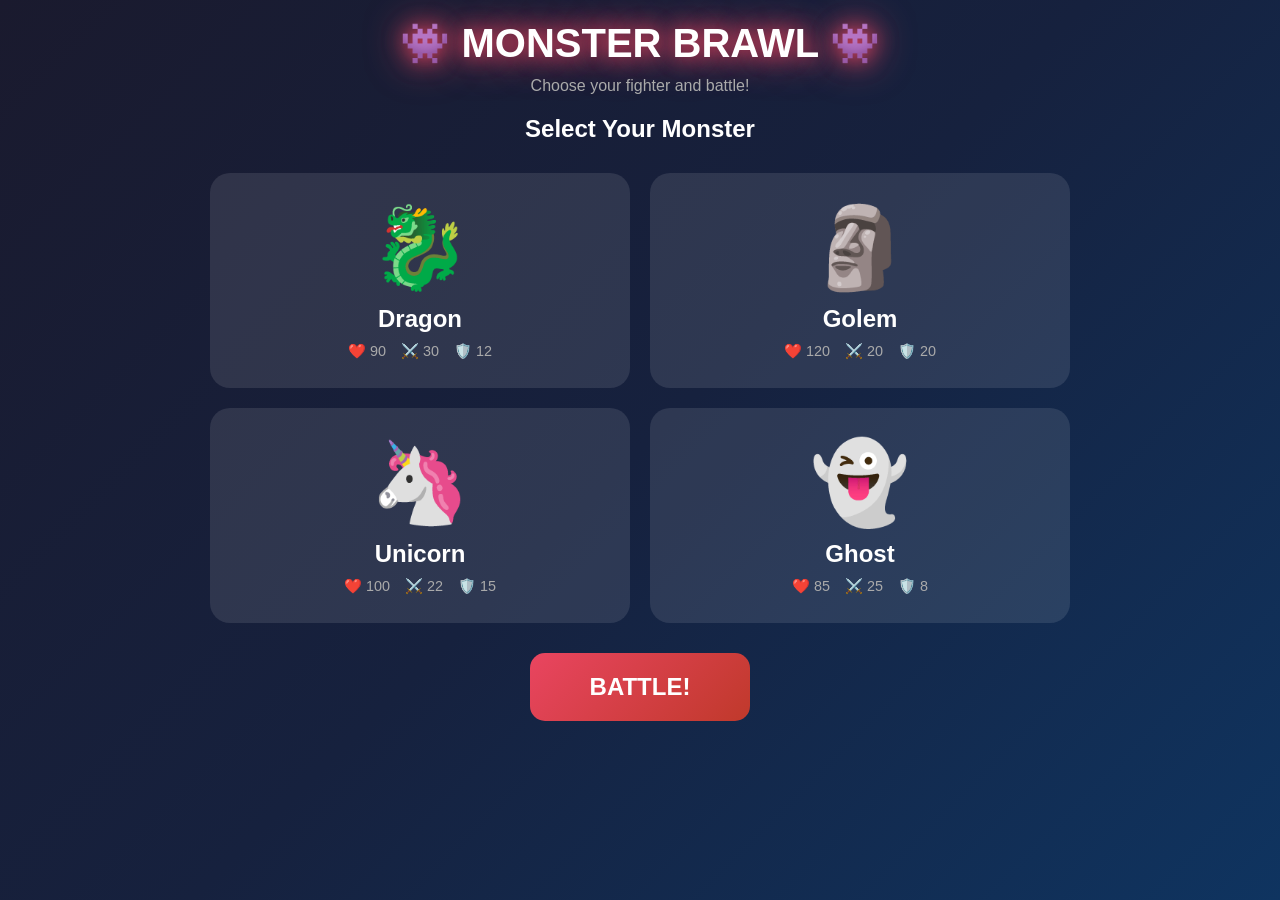
==== commit 506761e4: "Monster Brawl - pure battle game, no questions, just fight" ====
--- a/games/blooket-brawl.html
+++ b/games/blooket-brawl.html
@@ -3,7 +3,7 @@
 <head>
     <meta charset="UTF-8">
     <meta name="viewport" content="width=device-width, initial-scale=1.0">
-    <title>Monster Brawl - Blooket Style</title>
+    <title>Monster Brawl</title>
     <style>
         * {
             margin: 0;
@@ -24,7 +24,7 @@
 
         .game-container {
             width: 100%;
-            max-width: 1000px;
+            max-width: 900px;
             padding: 20px;
         }
 
@@ -32,292 +32,64 @@
             text-align: center;
             font-size: 2.5em;
             margin-bottom: 10px;
-            text-shadow: 0 0 20px #e94560;
-        }
-
-        /* Battle Arena */
-        .battle-arena {
-            background: rgba(0, 0, 0, 0.4);
-            border-radius: 20px;
-            padding: 30px;
-            margin: 20px 0;
-            border: 3px solid #e94560;
-            box-shadow: 0 0 30px rgba(233, 69, 96, 0.3);
-        }
-
-        .battle-field {
-            display: flex;
-            justify-content: space-between;
-            align-items: flex-end;
-            gap: 20px;
-            margin-bottom: 30px;
-            min-height: 250px;
-            position: relative;
-        }
-
-        .monster {
+            text-shadow: 0 0 20px #e94560, 0 0 40px #e94560;
+        }
+
+        .subtitle {
             text-align: center;
-            flex: 1;
-            position: relative;
-        }
-
-        .monster-emoji {
-            font-size: 6em;
-            animation: bounce 1s ease infinite;
-            filter: drop-shadow(0 10px 20px rgba(0,0,0,0.5));
-        }
-
-        @keyframes bounce {
-            0%, 100% { transform: translateY(0) scale(1); }
-            50% { transform: translateY(-20px) scale(1.05); }
-        }
-
-        .monster.attacking {
-            animation: attackLunge 0.5s ease;
-        }
-
-        .monster.hurt {
-            animation: hurtShake 0.5s ease;
-        }
-
-        @keyframes attackLunge {
-            0% { transform: translateX(0); }
-            50% { transform: translateX(50px) scale(1.2); }
-            100% { transform: translateX(0); }
-        }
-
-        @keyframes hurtShake {
-            0%, 100% { transform: translateX(0); filter: brightness(1); }
-            25% { transform: translateX(-10px); filter: brightness(2) sepia(1) hue-rotate(-50deg) saturate(5); }
-            50% { transform: translateX(10px); filter: brightness(2) sepia(1) hue-rotate(-50deg) saturate(5); }
-            75% { transform: translateX(-10px); filter: brightness(2) sepia(1) hue-rotate(-50deg) saturate(5); }
-        }
-
-        .monster-name {
-            font-size: 1.3em;
-            font-weight: bold;
-            margin-top: 10px;
-        }
-
-        .hp-bar-container {
-            width: 100%;
-            max-width: 200px;
-            margin: 10px auto;
-        }
-
-        .hp-bar {
-            height: 30px;
-            background: #333;
-            border-radius: 15px;
-            overflow: hidden;
-            border: 3px solid #555;
-            position: relative;
-        }
-
-        .hp-fill {
-            height: 100%;
-            border-radius: 15px;
-            transition: width 0.5s ease;
-        }
-
-        .hp-fill.player { background: linear-gradient(90deg, #4ecdc4, #44a08d); }
-        .hp-fill.enemy { background: linear-gradient(90deg, #e94560, #c0392b); }
-
-        .hp-text {
+            color: #aaa;
+            margin-bottom: 20px;
+        }
+
+        /* Selection Screen */
+        .selection-screen {
             text-align: center;
-            font-weight: bold;
-            margin-top: 5px;
-        }
-
-        /* Question Section */
-        .question-box {
-            background: linear-gradient(135deg, #667eea 0%, #764ba2 100%);
-            border-radius: 20px;
-            padding: 30px;
-            margin: 20px 0;
-            text-align: center;
-            border: 4px solid #ffd700;
-            box-shadow: 0 0 30px rgba(255, 215, 0, 0.3);
-        }
-
-        .timer-bar {
-            height: 10px;
-            background: #333;
-            border-radius: 5px;
-            margin-bottom: 20px;
-            overflow: hidden;
-        }
-
-        .timer-fill {
-            height: 100%;
-            background: linear-gradient(90deg, #4ecdc4, #44a08d);
-            border-radius: 5px;
-            transition: width 0.1s linear;
-        }
-
-        .timer-fill.low { background: linear-gradient(90deg, #e94560, #c0392b); }
-
-        .question-text {
-            font-size: 2em;
-            font-weight: bold;
-            margin-bottom: 20px;
-            text-shadow: 2px 2px 4px rgba(0,0,0,0.3);
-        }
-
-        /* Answer Buttons */
-        .answers-grid {
+        }
+
+        .monster-grid {
             display: grid;
             grid-template-columns: repeat(2, 1fr);
-            gap: 15px;
-        }
-
-        .answer-btn {
-            padding: 20px;
+            gap: 20px;
+            margin: 30px 0;
+        }
+
+        .monster-card {
+            background: rgba(255, 255, 255, 0.1);
+            border-radius: 20px;
+            padding: 25px;
+            cursor: pointer;
+            transition: all 0.3s ease;
+            border: 3px solid transparent;
+        }
+
+        .monster-card:hover {
+            transform: scale(1.05);
+            border-color: #ffd700;
+        }
+
+        .monster-card.selected {
+            border-color: #ffd700;
+            background: rgba(255, 215, 0, 0.2);
+            box-shadow: 0 0 30px rgba(255, 215, 0, 0.5);
+        }
+
+        .monster-card .emoji {
+            font-size: 5em;
+        }
+
+        .monster-card .name {
             font-size: 1.5em;
             font-weight: bold;
-            border: none;
-            border-radius: 15px;
-            cursor: pointer;
-            transition: all 0.2s ease;
-            background: linear-gradient(135deg, #667eea 0%, #764ba2 100%);
-            color: white;
-            border: 3px solid rgba(255,255,255,0.3);
-            box-shadow: 0 5px 15px rgba(0,0,0,0.3);
-        }
-
-        .answer-btn:hover:not(:disabled) {
-            transform: scale(1.05);
-            border-color: #ffd700;
-            box-shadow: 0 0 20px rgba(255, 215, 0, 0.5);
-        }
-
-        .answer-btn:disabled {
-            cursor: not-allowed;
-            opacity: 0.7;
-        }
-
-        .answer-btn.correct {
-            background: linear-gradient(135deg, #4ecdc4, #44a08d) !important;
-            border-color: #00ff00 !important;
-            animation: correctPulse 0.5s ease;
-        }
-
-        .answer-btn.wrong {
-            background: linear-gradient(135deg, #e94560, #c0392b) !important;
-            border-color: #ff0000 !important;
-            animation: wrongShake 0.5s ease;
-        }
-
-        @keyframes correctPulse {
-            0%, 100% { transform: scale(1); }
-            50% { transform: scale(1.1); }
-        }
-
-        @keyframes wrongShake {
-            0%, 100% { transform: translateX(0); }
-            25% { transform: translateX(-10px); }
-            75% { transform: translateX(10px); }
-        }
-
-        /* Damage Effects */
-        .damage-popup {
-            position: absolute;
-            font-size: 3em;
-            font-weight: bold;
-            animation: damageFloat 1s ease forwards;
-            pointer-events: none;
-            z-index: 100;
-        }
-
-        .damage-popup.player-dmg {
-            color: #ff0000;
-            right: 20%;
-            top: 30%;
-        }
-
-        .damage-popup.enemy-dmg {
-            color: #ffff00;
-            left: 20%;
-            top: 30%;
-        }
-
-        @keyframes damageFloat {
-            0% { opacity: 1; transform: translateY(0) scale(1); }
-            100% { opacity: 0; transform: translateY(-80px) scale(1.5); }
-        }
-
-        /* Power Up Indicators */
-        .power-ups {
+            margin: 10px 0;
+        }
+
+        .monster-card .stats {
             display: flex;
             justify-content: center;
-            gap: 20px;
-            margin: 20px 0;
-        }
-
-        .power-up {
-            width: 60px;
-            height: 60px;
-            border-radius: 15px;
-            display: flex;
-            align-items: center;
-            justify-content: center;
-            font-size: 2em;
-            border: 3px solid #555;
-            opacity: 0.3;
-            transition: all 0.3s ease;
-        }
-
-        .power-up.active {
-            opacity: 1;
-            border-color: #ffd700;
-            box-shadow: 0 0 20px rgba(255, 215, 0, 0.5);
-            animation: glow 1s ease infinite alternate;
-        }
-
-        @keyframes glow {
-            from { box-shadow: 0 0 10px rgba(255, 215, 0, 0.5); }
-            to { box-shadow: 0 0 30px rgba(255, 215, 0, 0.8); }
-        }
-
-        .power-up.shield { background: linear-gradient(135deg, #4ecdc4, #44a08d); }
-        .power-up.sword { background: linear-gradient(135deg, #e94560, #c0392b); }
-        .power-up.heal { background: linear-gradient(135deg, #96c93d, #00b09b); }
-
-        /* Streak Counter */
-        .streak-counter {
-            text-align: center;
-            font-size: 1.2em;
-            margin: 10px 0;
-        }
-
-        .streak {
-            color: #ffd700;
-            font-weight: bold;
-            font-size: 1.3em;
-        }
-
-        /* Game Over */
-        .game-over {
-            position: fixed;
-            top: 0;
-            left: 0;
-            width: 100%;
-            height: 100%;
-            background: rgba(0, 0, 0, 0.9);
-            display: flex;
-            flex-direction: column;
-            justify-content: center;
-            align-items: center;
-            z-index: 1000;
-        }
-
-        .game-over h2 {
-            font-size: 4em;
-            margin-bottom: 20px;
-        }
-
-        .game-over.win h2 { color: #4ecdc4; }
-        .game-over.lose h2 { color: #e94560; }
+            gap: 15px;
+            font-size: 0.9em;
+            color: #aaa;
+        }
 
         .btn-primary {
             padding: 20px 60px;
@@ -336,72 +108,111 @@
             box-shadow: 0 0 30px rgba(233, 69, 96, 0.5);
         }
 
-        .hidden { display: none !important; }
-
-        /* Start Screen */
-        .start-screen {
+        /* Battle Screen */
+        .battle-screen {
+            display: none;
+        }
+
+        .battle-arena {
+            background: rgba(0, 0, 0, 0.4);
+            border-radius: 20px;
+            padding: 30px;
+            margin: 20px 0;
+            border: 3px solid #e94560;
+        }
+
+        .wave-indicator {
             text-align: center;
-            padding: 50px;
-        }
-
-        .monster-select {
+            font-size: 1.3em;
+            margin-bottom: 20px;
+            color: #ffd700;
+        }
+
+        .battle-field {
             display: flex;
-            justify-content: center;
-            gap: 20px;
-            margin: 30px 0;
-            flex-wrap: wrap;
-        }
-
-        .monster-option {
-            padding: 20px;
-            background: rgba(255, 255, 255, 0.1);
-            border-radius: 20px;
-            cursor: pointer;
-            transition: all 0.3s ease;
-            border: 3px solid transparent;
-            min-width: 120px;
-        }
-
-        .monster-option:hover {
-            transform: scale(1.1);
-            border-color: #ffd700;
-        }
-
-        .monster-option.selected {
-            border-color: #ffd700;
-            background: rgba(255, 215, 0, 0.2);
-            box-shadow: 0 0 30px rgba(255, 215, 0, 0.5);
-        }
-
-        .monster-option .emoji {
-            font-size: 4em;
-        }
-
-        .monster-option .name {
+            justify-content: space-between;
+            align-items: flex-end;
+            gap: 30px;
+            margin-bottom: 30px;
+            min-height: 220px;
+            position: relative;
+        }
+
+        .fighter {
+            flex: 1;
+            text-align: center;
+            position: relative;
+        }
+
+        .fighter-emoji {
+            font-size: 6em;
+            animation: idle 2s ease infinite;
+            filter: drop-shadow(0 10px 20px rgba(0,0,0,0.5));
+        }
+
+        @keyframes idle {
+            0%, 100% { transform: translateY(0); }
+            50% { transform: translateY(-10px); }
+        }
+
+        .fighter.attacking {
+            animation: lunge 0.4s ease;
+        }
+
+        .fighter.taking-damage {
+            animation: shake 0.4s ease;
+            filter: brightness(2) sepia(1) hue-rotate(-50deg) saturate(5);
+        }
+
+        .fighter.dead {
+            animation: die 0.5s ease forwards;
+        }
+
+        @keyframes lunge {
+            0% { transform: translateX(0) scale(1); }
+            50% { transform: translateX(40px) scale(1.1); }
+            100% { transform: translateX(0) scale(1); }
+        }
+
+        @keyframes shake {
+            0%, 100% { transform: translateX(0); }
+            25% { transform: translateX(-15px); }
+            75% { transform: translateX(15px); }
+        }
+
+        @keyframes die {
+            to { transform: rotate(90deg) translateY(50px); opacity: 0.5; }
+        }
+
+        .fighter-name {
+            font-size: 1.3em;
+            font-weight: bold;
             margin-top: 10px;
-            font-weight: bold;
-        }
-
-        .monster-option .stats {
-            font-size: 0.8em;
+        }
+
+        .hp-bar {
+            width: 100%;
+            max-width: 200px;
+            height: 25px;
+            background: #333;
+            border-radius: 15px;
+            overflow: hidden;
+            margin: 10px auto;
+            border: 2px solid #555;
+        }
+
+        .hp-fill {
+            height: 100%;
+            border-radius: 15px;
+            transition: width 0.3s ease;
+        }
+
+        .hp-fill.player { background: linear-gradient(90deg, #4ecdc4, #44a08d); }
+        .hp-fill.enemy { background: linear-gradient(90deg, #e94560, #c0392b); }
+
+        .hp-text {
+            font-size: 0.9em;
             color: #aaa;
-            margin-top: 5px;
-        }
-
-        /* Combo Text */
-        .combo-text {
-            position: absolute;
-            font-size: 2em;
-            font-weight: bold;
-            color: #ffd700;
-            animation: comboPop 1s ease forwards;
-            pointer-events: none;
-        }
-
-        @keyframes comboPop {
-            0% { opacity: 0; transform: scale(0) rotate(-20deg); }
-            50% { opacity: 1; transform: scale(1.5) rotate(10deg); }
-            100% { opacity: 0; transform: scale(2) rotate(0deg) translateY(-50px); }
         }
 
         .vs-text {
@@ -410,147 +221,349 @@
             color: #ffd700;
             text-shadow: 0 0 20px rgba(255, 215, 0, 0.5);
         }
+
+        /* Action Bar */
+        .action-bar {
+            display: grid;
+            grid-template-columns: repeat(4, 1fr);
+            gap: 15px;
+            margin-top: 20px;
+        }
+
+        .action-btn {
+            padding: 20px 15px;
+            font-size: 1.1em;
+            font-weight: bold;
+            border: none;
+            border-radius: 15px;
+            cursor: pointer;
+            transition: all 0.2s ease;
+            text-transform: uppercase;
+            position: relative;
+            overflow: hidden;
+        }
+
+        .action-btn:hover:not(:disabled) {
+            transform: translateY(-5px);
+            box-shadow: 0 10px 20px rgba(0,0,0,0.3);
+        }
+
+        .action-btn:disabled {
+            opacity: 0.5;
+            cursor: not-allowed;
+        }
+
+        .action-btn.attack {
+            background: linear-gradient(135deg, #e94560, #c0392b);
+            color: white;
+        }
+
+        .action-btn.defend {
+            background: linear-gradient(135deg, #4ecdc4, #44a08d);
+            color: white;
+        }
+
+        .action-btn.special {
+            background: linear-gradient(135deg, #f7b731, #e58e26);
+            color: white;
+        }
+
+        .action-btn.heal {
+            background: linear-gradient(135deg, #96c93d, #00b09b);
+            color: white;
+        }
+
+        .action-btn .cooldown {
+            position: absolute;
+            bottom: 5px;
+            right: 10px;
+            font-size: 0.7em;
+            background: rgba(0,0,0,0.5);
+            padding: 2px 6px;
+            border-radius: 10px;
+        }
+
+        /* Damage Popup */
+        .damage-popup {
+            position: absolute;
+            font-size: 2.5em;
+            font-weight: bold;
+            animation: damageFloat 1s ease forwards;
+            pointer-events: none;
+            z-index: 100;
+        }
+
+        .damage-popup.crit {
+            color: #ffd700;
+            font-size: 3em;
+        }
+
+        .damage-popup.normal {
+            color: #ff6b6b;
+        }
+
+        @keyframes damageFloat {
+            0% { opacity: 1; transform: translateY(0) scale(1); }
+            100% { opacity: 0; transform: translateY(-60px) scale(1.3); }
+        }
+
+        /* Combat Log */
+        .combat-log {
+            background: rgba(0, 0, 0, 0.3);
+            border-radius: 15px;
+            padding: 15px;
+            margin-top: 20px;
+            max-height: 150px;
+            overflow-y: auto;
+            font-size: 0.9em;
+        }
+
+        .log-entry {
+            padding: 5px 0;
+            border-bottom: 1px solid rgba(255,255,255,0.1);
+        }
+
+        .log-entry.damage { color: #ff6b6b; }
+        .log-entry.heal { color: #4ecdc4; }
+        .log-entry.special { color: #f7b731; }
+
+        /* Game Over */
+        .game-over {
+            position: fixed;
+            top: 0;
+            left: 0;
+            width: 100%;
+            height: 100%;
+            background: rgba(0, 0, 0, 0.9);
+            display: none;
+            flex-direction: column;
+            justify-content: center;
+            align-items: center;
+            z-index: 1000;
+        }
+
+        .game-over.show {
+            display: flex;
+        }
+
+        .game-over h2 {
+            font-size: 4em;
+            margin-bottom: 20px;
+        }
+
+        .game-over.win h2 { color: #4ecdc4; }
+        .game-over.lose h2 { color: #e94560; }
+
+        /* Energy Bar */
+        .energy-bar {
+            width: 100%;
+            max-width: 150px;
+            height: 10px;
+            background: #333;
+            border-radius: 5px;
+            margin: 10px auto;
+            overflow: hidden;
+        }
+
+        .energy-fill {
+            height: 100%;
+            background: linear-gradient(90deg, #ffd700, #ffed4e);
+            border-radius: 5px;
+            transition: width 0.3s ease;
+        }
+
+        .energy-text {
+            font-size: 0.8em;
+            color: #ffd700;
+        }
+
+        /* Status Effects */
+        .status-effects {
+            display: flex;
+            justify-content: center;
+            gap: 5px;
+            margin-top: 5px;
+        }
+
+        .status-icon {
+            width: 25px;
+            height: 25px;
+            border-radius: 50%;
+            display: flex;
+            align-items: center;
+            justify-content: center;
+            font-size: 0.8em;
+            animation: pulse 1s ease infinite;
+        }
+
+        @keyframes pulse {
+            0%, 100% { transform: scale(1); }
+            50% { transform: scale(1.1); }
+        }
+
+        .status-icon.shield { background: #4ecdc4; }
+        .status-icon.burn { background: #e94560; }
+        .status-icon.poison { background: #96c93d; }
     </style>
 </head>
 <body>
     <div class="game-container">
         <h1>👾 MONSTER BRAWL 👾</h1>
-
-        <!-- Start Screen -->
-        <div id="start-screen" class="start-screen">
-            <h2>Choose Your Monster</h2>
-            <div class="monster-select">
-                <div class="monster-option" data-monster="dragon">
+        <p class="subtitle">Choose your fighter and battle!</p>
+
+        <!-- Selection Screen -->
+        <div class="selection-screen" id="selection-screen">
+            <h2>Select Your Monster</h2>
+            <div class="monster-grid">
+                <div class="monster-card" data-monster="dragon">
                     <div class="emoji">🐉</div>
                     <div class="name">Dragon</div>
-                    <div class="stats">⚔️ High ATK</div>
+                    <div class="stats">
+                        <span>❤️ 90</span>
+                        <span>⚔️ 30</span>
+                        <span>🛡️ 12</span>
+                    </div>
                 </div>
-                <div class="monster-option" data-monster="golem">
+                <div class="monster-card" data-monster="golem">
                     <div class="emoji">🗿</div>
                     <div class="name">Golem</div>
-                    <div class="stats">🛡️ High HP</div>
+                    <div class="stats">
+                        <span>❤️ 120</span>
+                        <span>⚔️ 20</span>
+                        <span>🛡️ 20</span>
+                    </div>
                 </div>
-                <div class="monster-option" data-monster="unicorn">
+                <div class="monster-card" data-monster="unicorn">
                     <div class="emoji">🦄</div>
                     <div class="name">Unicorn</div>
-                    <div class="stats">⚡ Balanced</div>
+                    <div class="stats">
+                        <span>❤️ 100</span>
+                        <span>⚔️ 22</span>
+                        <span>🛡️ 15</span>
+                    </div>
                 </div>
-                <div class="monster-option" data-monster="ghost">
+                <div class="monster-card" data-monster="ghost">
                     <div class="emoji">👻</div>
                     <div class="name">Ghost</div>
-                    <div class="stats">👻 Fast</div>
-                </div>
-            </div>
-            <button class="btn-primary" onclick="startGame()">START BATTLE</button>
-        </div>
-
-        <!-- Battle Screen -->
-        <div id="battle-screen" class="hidden">
-            <div class="battle-arena">
-                <div class="streak-counter">
-                    🔥 Streak: <span class="streak" id="streak">0</span> | 
-                    ⚡ Combo: x<span id="combo-multiplier">1</span>
-                </div>
-
-                <div class="power-ups">
-                    <div class="power-up shield" id="shield-power">🛡️</div>
-                    <div class="power-up sword" id="sword-power">⚔️</div>
-                    <div class="power-up heal" id="heal-power">💚</div>
-                </div>
-
-                <div class="battle-field" id="battle-field">
-                    <div class="monster" id="player-monster">
-                        <div class="monster-emoji" id="player-emoji">🐉</div>
-                        <div class="monster-name" id="player-name">Dragon</div>
-                        <div class="hp-bar-container">
-                            <div class="hp-bar">
-                                <div class="hp-fill player" id="player-hp" style="width: 100%;"></div>
-                            </div>
-                            <div class="hp-text"><span id="player-hp-text">100</span>/100</div>
-                        </div>
-                    </div>
-
-                    <div class="vs-text">VS</div>
-
-                    <div class="monster" id="enemy-monster">
-                        <div class="monster-emoji" id="enemy-emoji">👹</div>
-                        <div class="monster-name" id="enemy-name">Orc Warrior</div>
-                        <div class="hp-bar-container">
-                            <div class="hp-bar">
-                                <div class="hp-fill enemy" id="enemy-hp" style="width: 100%;"></div>
-                            </div>
-                            <div class="hp-text"><span id="enemy-hp-text">80</span>/80</div>
-                        </div>
+                    <div class="stats">
+                        <span>❤️ 85</span>
+                        <span>⚔️ 25</span>
+                        <span>🛡️ 8</span>
                     </div>
                 </div>
             </div>
-
-            <div class="question-box">
-                <div class="timer-bar">
-                    <div class="timer-fill" id="timer" style="width: 100%;"></div>
+            <button class="btn-primary" onclick="startGame()">BATTLE!</button>
+        </div>
+
+        <!-- Battle Screen -->
+        <div class="battle-screen" id="battle-screen">
+            <div class="wave-indicator">Wave <span id="wave">1</span> / 5</div>
+            
+            <div class="battle-arena">
+                <div class="battle-field" id="battle-field">
+                    <div class="fighter" id="player-fighter">
+                        <div class="fighter-emoji" id="player-emoji">🐉</div>
+                        <div class="fighter-name" id="player-name">Dragon</div>
+                        <div class="hp-bar">
+                            <div class="hp-fill player" id="player-hp" style="width: 100%;"></div>
+                        </div>
+                        <div class="hp-text"><span id="player-hp-text">90</span> / 90</div>
+                        <div class="energy-bar">
+                            <div class="energy-fill" id="player-energy" style="width: 0%;"></div>
+                        </div>
+                        <div class="energy-text">Energy: <span id="player-energy-text">0</span>/100</div>
+                        <div class="status-effects" id="player-status"></div>
+                    </div>
+
+                    <div class="vs-text">VS</div>
+
+                    <div class="fighter" id="enemy-fighter">
+                        <div class="fighter-emoji" id="enemy-emoji">👹</div>
+                        <div class="fighter-name" id="enemy-name">Orc</div>
+                        <div class="hp-bar">
+                            <div class="hp-fill enemy" id="enemy-hp" style="width: 100%;"></div>
+                        </div>
+                        <div class="hp-text"><span id="enemy-hp-text">80</span> / 80</div>
+                        <div class="energy-bar">
+                            <div class="energy-fill" id="enemy-energy" style="width: 0%;"></div>
+                        </div>
+                        <div class="energy-text">Energy: <span id="enemy-energy-text">0</span>/100</div>
+                        <div class="status-effects" id="enemy-status"></div>
+                    </div>
                 </div>
-                <div class="question-text" id="question">5 + 3 = ?</div>
-                <div class="answers-grid" id="answers">
-                    <button class="answer-btn" onclick="checkAnswer(0)">6</button>
-                    <button class="answer-btn" onclick="checkAnswer(1)">7</button>
-                    <button class="answer-btn" onclick="checkAnswer(2)">8</button>
-                    <button class="answer-btn" onclick="checkAnswer(3)">9</button>
+
+                <div class="action-bar">
+                    <button class="action-btn attack" onclick="playerAction('attack')">
+                        ⚔️ ATTACK
+                    </button>
+                    <button class="action-btn defend" onclick="playerAction('defend')">
+                        🛡️ DEFEND
+                    </button>
+                    <button class="action-btn special" onclick="playerAction('special')" id="special-btn">
+                        ✨ SPECIAL
+                        <span class="cooldown">100⚡</span>
+                    </button>
+                    <button class="action-btn heal" onclick="playerAction('heal')">
+                        💚 HEAL
+                        <span class="cooldown">3 left</span>
+                    </button>
                 </div>
             </div>
+
+            <div class="combat-log" id="combat-log">
+                <div class="log-entry">Battle started! Choose your action!</div>
+            </div>
         </div>
 
         <!-- Game Over -->
-        <div id="game-over" class="game-over hidden">
-            <h2 id="result-text">VICTORY!</h2>
+        <div class="game-over" id="game-over">
+            <h2 id="result-title">VICTORY!</h2>
             <p id="result-stats"></p>
             <button class="btn-primary" onclick="resetGame()">PLAY AGAIN</button>
         </div>
     </div>
 
     <script>
-        // Monster templates
         const MONSTERS = {
-            dragon: { name: 'Dragon', emoji: '🐉', hp: 90, atk: 30, def: 12 },
-            golem: { name: 'Golem', emoji: '🗿', hp: 120, atk: 20, def: 20 },
-            unicorn: { name: 'Unicorn', emoji: '🦄', hp: 100, atk: 22, def: 15 },
-            ghost: { name: 'Ghost', emoji: '👻', hp: 85, atk: 25, def: 8 }
+            dragon: { name: 'Dragon', emoji: '🐉', hp: 90, atk: 30, def: 12, special: 'Fire Breath' },
+            golem: { name: 'Golem', emoji: '🗿', hp: 120, atk: 20, def: 20, special: 'Earthquake' },
+            unicorn: { name: 'Unicorn', emoji: '🦄', hp: 100, atk: 22, def: 15, special: 'Rainbow Blast' },
+            ghost: { name: 'Ghost', emoji: '👻', hp: 85, atk: 25, def: 8, special: 'Phantom Strike' }
         };
 
         const ENEMIES = [
-            { name: 'Orc Warrior', emoji: '👹', hp: 80, atk: 20 },
-            { name: 'Dark Knight', emoji: '⚔️', hp: 100, atk: 22 },
-            { name: 'Shadow Beast', emoji: '🐺', hp: 70, atk: 28 },
-            { name: 'Ice Golem', emoji: '🧊', hp: 110, atk: 18 },
-            { name: 'Demon Lord', emoji: '👿', hp: 150, atk: 35 }
+            { name: 'Orc Warrior', emoji: '👹', hp: 80, atk: 20, def: 8 },
+            { name: 'Dark Knight', emoji: '⚔️', hp: 100, atk: 22, def: 15 },
+            { name: 'Shadow Beast', emoji: '🐺', hp: 70, atk: 28, def: 6 },
+            { name: 'Ice Golem', emoji: '🧊', hp: 110, atk: 18, def: 18 },
+            { name: 'Demon Lord', emoji: '👿', hp: 150, atk: 35, def: 20 }
         ];
 
         let gameState = {
             player: null,
             enemy: null,
-            streak: 0,
-            combo: 1,
-            timer: null,
-            timeLeft: 10,
-            currentQuestion: null,
-            shield: false,
-            sword: false,
-            battleCount: 0
+            wave: 1,
+            playerEnergy: 0,
+            enemyEnergy: 0,
+            healsLeft: 3,
+            defending: false,
+            turn: 'player'
         };
 
         let selectedMonster = null;
 
-        // Monster selection
-        document.querySelectorAll('.monster-option').forEach(option => {
-            option.addEventListener('click', () => {
-                document.querySelectorAll('.monster-option').forEach(o => o.classList.remove('selected'));
-                option.classList.add('selected');
-                selectedMonster = option.dataset.monster;
+        // Selection
+        document.querySelectorAll('.monster-card').forEach(card => {
+            card.addEventListener('click', () => {
+                document.querySelectorAll('.monster-card').forEach(c => c.classList.remove('selected'));
+                card.classList.add('selected');
+                selectedMonster = card.dataset.monster;
             });
         });
 
         function startGame() {
             if (!selectedMonster) {
-                alert('Choose a monster!');
+                alert('Select a monster!');
                 return;
             }
 
@@ -558,228 +571,189 @@
             gameState.player = {
                 ...template,
                 currentHp: template.hp,
-                maxHp: template.hp
+                maxHp: template.hp,
+                energy: 0
             };
 
             spawnEnemy();
             
-            document.getElementById('start-screen').classList.add('hidden');
-            document.getElementById('battle-screen').classList.remove('hidden');
+            document.getElementById('selection-screen').style.display = 'none';
+            document.getElementById('battle-screen').style.display = 'block';
             
             updateUI();
-            nextQuestion();
+            log('Battle begins! Defeat 5 waves of monsters!', 'special');
         }
 
         function spawnEnemy() {
-            const enemyTemplate = ENEMIES[Math.floor(Math.random() * ENEMIES.length)];
-            const level = Math.min(5, gameState.battleCount + 1);
-            
+            const template = ENEMIES[Math.min(gameState.wave - 1, ENEMIES.length - 1)];
             gameState.enemy = {
-                ...enemyTemplate,
-                currentHp: enemyTemplate.hp + (level - 1) * 15,
-                maxHp: enemyTemplate.hp + (level - 1) * 15,
-                atk: enemyTemplate.atk + (level - 1) * 3,
-                level: level
+                ...template,
+                currentHp: template.hp,
+                maxHp: template.hp,
+                energy: 0
             };
-        }
-
-        function generateQuestion() {
-            const types = ['add', 'sub', 'mul', 'div'];
-            const type = types[Math.floor(Math.random() * types.length)];
-            let q, a, options;
-
-            switch(type) {
-                case 'add':
-                    const a1 = Math.floor(Math.random() * 20) + 5;
-                    const a2 = Math.floor(Math.random() * 20) + 5;
-                    q = `${a1} + ${a2} = ?`;
-                    a = a1 + a2;
+            document.getElementById('wave').textContent = gameState.wave;
+        }
+
+        function playerAction(action) {
+            if (gameState.turn !== 'player') return;
+
+            gameState.defending = false;
+
+            switch(action) {
+                case 'attack':
+                    const damage = calculateDamage(gameState.player.atk, gameState.enemy.def);
+                    dealDamage(damage, 'player', 'enemy');
+                    gameState.player.energy += 25;
                     break;
-                case 'sub':
-                    const s1 = Math.floor(Math.random() * 30) + 10;
-                    const s2 = Math.floor(Math.random() * s1);
-                    q = `${s1} - ${s2} = ?`;
-                    a = s1 - s2;
+
+                case 'defend':
+                    gameState.defending = true;
+                    gameState.player.energy += 15;
+                    log('You take a defensive stance!', 'heal');
                     break;
-                case 'mul':
-                    const m1 = Math.floor(Math.random() * 12) + 2;
-                    const m2 = Math.floor(Math.random() * 10) + 2;
-                    q = `${m1} × ${m2} = ?`;
-                    a = m1 * m2;
+
+                case 'special':
+                    if (gameState.player.energy >= 100) {
+                        const specialDmg = Math.floor(gameState.player.atk * 2.5);
+                        dealDamage(specialDmg, 'player', 'enemy', true);
+                        gameState.player.energy = 0;
+                        log(`${gameState.player.name} uses ${gameState.player.special}!`, 'special');
+                    } else {
+                        log('Not enough energy!', 'damage');
+                        return;
+                    }
                     break;
-                case 'div':
-                    const d2 = Math.floor(Math.random() * 10) + 2;
-                    a = Math.floor(Math.random() * 10) + 2;
-                    const d1 = d2 * a;
-                    q = `${d1} ÷ ${d2} = ?`;
+
+                case 'heal':
+                    if (gameState.healsLeft > 0) {
+                        const heal = Math.floor(gameState.player.maxHp * 0.4);
+                        gameState.player.currentHp = Math.min(gameState.player.maxHp, gameState.player.currentHp + heal);
+                        gameState.healsLeft--;
+                        log(`Healed for ${heal} HP!`, 'heal');
+                        updateUI();
+                    } else {
+                        log('No heals remaining!', 'damage');
+                        return;
+                    }
                     break;
             }
 
-            options = [a];
-            while (options.length < 4) {
-                let wrong = a + Math.floor(Math.random() * 20) - 10;
-                if (wrong !== a && wrong > 0 && !options.includes(wrong)) {
-                    options.push(wrong);
-                }
+            updateUI();
+
+            if (gameState.enemy.currentHp <= 0) {
+                setTimeout(() => nextWave(), 1000);
+            } else {
+                gameState.turn = 'enemy';
+                disableActions(true);
+                setTimeout(() => enemyTurn(), 1000);
             }
-            options.sort(() => Math.random() - 0.5);
-
-            return { q, a, options };
-        }
-
-        function nextQuestion() {
-            gameState.currentQuestion = generateQuestion();
-            document.getElementById('question').textContent = gameState.currentQuestion.q;
+        }
+
+        function enemyTurn() {
+            const actions = ['attack', 'attack', 'defend', 'special'];
+            const action = actions[Math.floor(Math.random() * actions.length)];
+
+            switch(action) {
+                case 'attack':
+                    let damage = calculateDamage(gameState.enemy.atk, gameState.player.def);
+                    if (gameState.defending) {
+                        damage = Math.floor(damage / 2);
+                        log(`You blocked! Took ${damage} damage!`, 'damage');
+                    }
+                    dealDamage(damage, 'enemy', 'player');
+                    gameState.enemy.energy += 25;
+                    break;
+
+                case 'defend':
+                    log(`${gameState.enemy.name} is defending!`, 'heal');
+                    gameState.enemy.energy += 15;
+                    break;
+
+                case 'special':
+                    if (gameState.enemy.energy >= 100) {
+                        const specialDmg = Math.floor(gameState.enemy.atk * 2);
+                        dealDamage(specialDmg, 'enemy', 'player', true);
+                        gameState.enemy.energy = 0;
+                        log(`${gameState.enemy.name} uses a powerful attack!`, 'special');
+                    } else {
+                        // Fall back to attack
+                        let damage = calculateDamage(gameState.enemy.atk, gameState.player.def);
+                        dealDamage(damage, 'enemy', 'player');
+                        gameState.enemy.energy += 25;
+                    }
+                    break;
+            }
+
+            updateUI();
+
+            if (gameState.player.currentHp <= 0) {
+                setTimeout(() => gameOver(false), 1000);
+            } else {
+                gameState.turn = 'player';
+                disableActions(false);
+            }
+        }
+
+        function calculateDamage(atk, def) {
+            const base = atk - Math.floor(def / 2);
+            const variance = Math.floor(Math.random() * 5) - 2;
+            return Math.max(5, base + variance);
+        }
+
+        function dealDamage(amount, from, to, isCrit = false) {
+            const target = from === 'player' ? gameState.enemy : gameState.player;
+            target.currentHp -= amount;
+
+            // Animate
+            const fromEl = document.getElementById(from + '-fighter');
+            const toEl = document.getElementById(to + '-fighter');
             
-            const buttons = document.querySelectorAll('.answer-btn');
-            buttons.forEach((btn, i) => {
-                btn.textContent = gameState.currentQuestion.options[i];
-                btn.className = 'answer-btn';
-                btn.disabled = false;
-            });
-
-            startTimer();
-        }
-
-        function startTimer() {
-            gameState.timeLeft = 10;
-            clearInterval(gameState.timer);
+            fromEl.classList.add('attacking');
+            setTimeout(() => fromEl.classList.remove('attacking'), 400);
             
-            gameState.timer = setInterval(() => {
-                gameState.timeLeft -= 0.1;
-                const pct = (gameState.timeLeft / 10) * 100;
-                document.getElementById('timer').style.width = pct + '%';
-                
-                if (gameState.timeLeft <= 3) {
-                    document.getElementById('timer').classList.add('low');
-                } else {
-                    document.getElementById('timer').classList.remove('low');
-                }
-
-                if (gameState.timeLeft <= 0) {
-                    clearInterval(gameState.timer);
-                    timeUp();
-                }
-            }, 100);
-        }
-
-        function checkAnswer(index) {
-            clearInterval(gameState.timer);
-            const buttons = document.querySelectorAll('.answer-btn');
-            const selected = gameState.currentQuestion.options[index];
-            const correct = gameState.currentQuestion.a;
-
-            buttons.forEach(btn => btn.disabled = true);
-
-            if (selected === correct) {
-                buttons[index].classList.add('correct');
-                correctAnswer();
+            setTimeout(() => {
+                toEl.classList.add('taking-damage');
+                showDamage(amount, to, isCrit);
+                setTimeout(() => toEl.classList.remove('taking-damage'), 400);
+            }, 200);
+
+            if (from === 'player') {
+                log(`You dealt ${amount} damage!`, 'damage');
             } else {
-                buttons[index].classList.add('wrong');
-                buttons.forEach((btn, i) => {
-                    if (gameState.currentQuestion.options[i] === correct) {
-                        btn.classList.add('correct');
-                    }
-                });
-                wrongAnswer();
+                log(`${gameState.enemy.name} dealt ${amount} damage!`, 'damage');
             }
         }
 
-        function correctAnswer() {
-            gameState.streak++;
-            
-            // Combo multiplier
-            if (gameState.streak >= 3) gameState.combo = 2;
-            if (gameState.streak >= 5) gameState.combo = 3;
-            if (gameState.streak >= 7) gameState.combo = 4;
-
-            // Power ups
-            if (gameState.streak >= 3) activatePowerUp('shield');
-            if (gameState.streak >= 5) activatePowerUp('sword');
-            if (gameState.streak >= 7) activatePowerUp('heal');
-
-            updateUI();
-
-            // Attack enemy
-            let damage = gameState.player.atk * gameState.combo;
-            if (gameState.sword) damage *= 1.5;
-            damage = Math.floor(damage);
-
-            gameState.enemy.currentHp -= damage;
-            
-            animateAttack('player-monster');
-            showDamage(damage, 'enemy-dmg');
-
-            setTimeout(() => {
-                if (gameState.enemy.currentHp <= 0) {
-                    winBattle();
-                } else {
-                    nextQuestion();
-                }
-            }, 1000);
-        }
-
-        function wrongAnswer() {
-            gameState.streak = 0;
-            gameState.combo = 1;
-            gameState.shield = false;
-            gameState.sword = false;
-            updateUI();
-
-            // Enemy attacks
-            let damage = gameState.enemy.atk;
-            if (gameState.shield) damage = Math.floor(damage / 2);
-            damage = Math.max(1, damage - Math.floor(gameState.player.def / 3));
-
-            gameState.player.currentHp -= damage;
-
-            animateAttack('enemy-monster');
-            showDamage(damage, 'player-dmg');
-
-            setTimeout(() => {
-                if (gameState.player.currentHp <= 0) {
-                    gameOver(false);
-                } else {
-                    nextQuestion();
-                }
-            }, 1000);
-        }
-
-        function timeUp() {
-            wrongAnswer();
-        }
-
-        function activatePowerUp(type) {
-            document.getElementById(type + '-power').classList.add('active');
-            if (type === 'shield') gameState.shield = true;
-            if (type === 'sword') gameState.sword = true;
-            if (type === 'heal') {
-                gameState.player.currentHp = Math.min(gameState.player.maxHp, gameState.player.currentHp + 30);
-                updateUI();
-            }
-        }
-
-        function animateAttack(monsterId) {
-            const monster = document.getElementById(monsterId);
-            monster.classList.add('attacking');
-            
-            const otherId = monsterId === 'player-monster' ? 'enemy-monster' : 'player-monster';
-            setTimeout(() => {
-                document.getElementById(otherId).classList.add('hurt');
-            }, 250);
-
-            setTimeout(() => {
-                monster.classList.remove('attacking');
-                document.getElementById(otherId).classList.remove('hurt');
-            }, 500);
-        }
-
-        function showDamage(amount, className) {
+        function showDamage(amount, target, isCrit) {
             const popup = document.createElement('div');
-            popup.className = 'damage-popup ' + className;
-            popup.textContent = '-' + amount;
+            popup.className = 'damage-popup ' + (isCrit ? 'crit' : 'normal');
+            popup.textContent = (isCrit ? 'CRIT! ' : '') + amount;
+            popup.style.left = target === 'enemy' ? '30%' : '70%';
+            popup.style.top = '20%';
             document.getElementById('battle-field').appendChild(popup);
             setTimeout(() => popup.remove(), 1000);
+        }
+
+        function nextWave() {
+            gameState.wave++;
+            gameState.healsLeft = 3;
+            gameState.player.energy = 0;
+            
+            if (gameState.wave > 5) {
+                gameOver(true);
+                return;
+            }
+
+            log(`Wave ${gameState.wave - 1} complete!`, 'special');
+            setTimeout(() => {
+                spawnEnemy();
+                gameState.player.currentHp = Math.min(gameState.player.maxHp, gameState.player.currentHp + 30);
+                log(`Wave ${gameState.wave} begins! A ${gameState.enemy.name} appears!`, 'special');
+                updateUI();
+                gameState.turn = 'player';
+                disableActions(false);
+            }, 1500);
         }
 
         function updateUI() {
@@ -787,64 +761,70 @@
             document.getElementById('player-emoji').textContent = gameState.player.emoji;
             document.getElementById('player-name').textContent = gameState.player.name;
             document.getElementById('player-hp-text').textContent = Math.max(0, gameState.player.currentHp);
-            const playerPct = (gameState.player.currentHp / gameState.player.maxHp) * 100;
-            document.getElementById('player-hp').style.width = playerPct + '%';
+            document.getElementById('player-hp').style.width = (gameState.player.currentHp / gameState.player.maxHp * 100) + '%';
+            document.getElementById('player-energy-text').textContent = Math.min(100, gameState.player.energy);
+            document.getElementById('player-energy').style.width = Math.min(100, gameState.player.energy) + '%';
 
             // Enemy
             document.getElementById('enemy-emoji').textContent = gameState.enemy.emoji;
-            document.getElementById('enemy-name').textContent = gameState.enemy.name + (gameState.enemy.level > 1 ? ' Lv.' + gameState.enemy.level : '');
+            document.getElementById('enemy-name').textContent = gameState.enemy.name;
             document.getElementById('enemy-hp-text').textContent = Math.max(0, gameState.enemy.currentHp);
-            const enemyPct = (gameState.enemy.currentHp / gameState.enemy.maxHp) * 100;
-            document.getElementById('enemy-hp').style.width = enemyPct + '%';
-
-            // Stats
-            document.getElementById('streak').textContent = gameState.streak;
-            document.getElementById('combo-multiplier').textContent = gameState.combo;
-        }
-
-        function winBattle() {
-            gameState.battleCount++;
-            
-            if (gameState.battleCount >= 5) {
-                gameOver(true);
+            document.getElementById('enemy-hp').style.width = (gameState.enemy.currentHp / gameState.enemy.maxHp * 100) + '%';
+            document.getElementById('enemy-energy-text').textContent = Math.min(100, gameState.enemy.energy);
+            document.getElementById('enemy-energy').style.width = Math.min(100, gameState.enemy.energy) + '%';
+
+            // Special button
+            const specialBtn = document.getElementById('special-btn');
+            if (gameState.player.energy >= 100) {
+                specialBtn.style.opacity = '1';
+                specialBtn.querySelector('.cooldown').textContent = 'READY!';
             } else {
-                // Heal a bit
-                gameState.player.currentHp = Math.min(gameState.player.maxHp, gameState.player.currentHp + 20);
-                spawnEnemy();
-                updateUI();
-                nextQuestion();
+                specialBtn.style.opacity = '0.7';
+                specialBtn.querySelector('.cooldown').textContent = (100 - gameState.player.energy) + '⚡';
             }
         }
 
+        function disableActions(disabled) {
+            document.querySelectorAll('.action-btn').forEach(btn => {
+                btn.disabled = disabled;
+            });
+        }
+
+        function log(message, type = '') {
+            const logPanel = document.getElementById('combat-log');
+            const entry = document.createElement('div');
+            entry.className = 'log-entry ' + type;
+            entry.textContent = '> ' + message;
+            logPanel.appendChild(entry);
+            logPanel.scrollTop = logPanel.scrollHeight;
+        }
+
         function gameOver(won) {
-            document.getElementById('battle-screen').classList.add('hidden');
-            document.getElementById('game-over').classList.remove('hidden');
-            document.getElementById('game-over').className = 'game-over ' + (won ? 'win' : 'lose');
-            document.getElementById('result-text').textContent = won ? '🎉 VICTORY! 🎉' : '💀 DEFEAT 💀';
-            document.getElementById('result-stats').textContent = `Battles won: ${gameState.battleCount} | Best streak: ${gameState.streak}`;
+            const screen = document.getElementById('game-over');
+            screen.classList.add('show');
+            screen.className = 'game-over show ' + (won ? 'win' : 'lose');
+            document.getElementById('result-title').textContent = won ? '🎉 VICTORY! 🎉' : '💀 DEFEAT 💀';
+            document.getElementById('result-stats').textContent = won ? `You survived all 5 waves!` : `You fell on wave ${gameState.wave}`;
         }
 
         function resetGame() {
             gameState = {
                 player: null,
                 enemy: null,
-                streak: 0,
-                combo: 1,
-                timer: null,
-                timeLeft: 10,
-                currentQuestion: null,
-                shield: false,
-                sword: false,
-                battleCount: 0
+                wave: 1,
+                playerEnergy: 0,
+                enemyEnergy: 0,
+                healsLeft: 3,
+                defending: false,
+                turn: 'player'
             };
             selectedMonster = null;
 
-            document.querySelectorAll('.power-up').forEach(p => p.classList.remove('active'));
-            document.querySelectorAll('.monster-option').forEach(o => o.classList.remove('selected'));
-            
-            document.getElementById('game-over').classList.add('hidden');
-            document.getElementById('battle-screen').classList.add('hidden');
-            document.getElementById('start-screen').classList.remove('hidden');
+            document.getElementById('game-over').classList.remove('show');
+            document.getElementById('battle-screen').style.display = 'none';
+            document.getElementById('selection-screen').style.display = 'block';
+            document.querySelectorAll('.monster-card').forEach(c => c.classList.remove('selected'));
+            document.getElementById('combat-log').innerHTML = '<div class="log-entry">Battle started! Choose your action!</div>';
         }
     </script>
 </body>
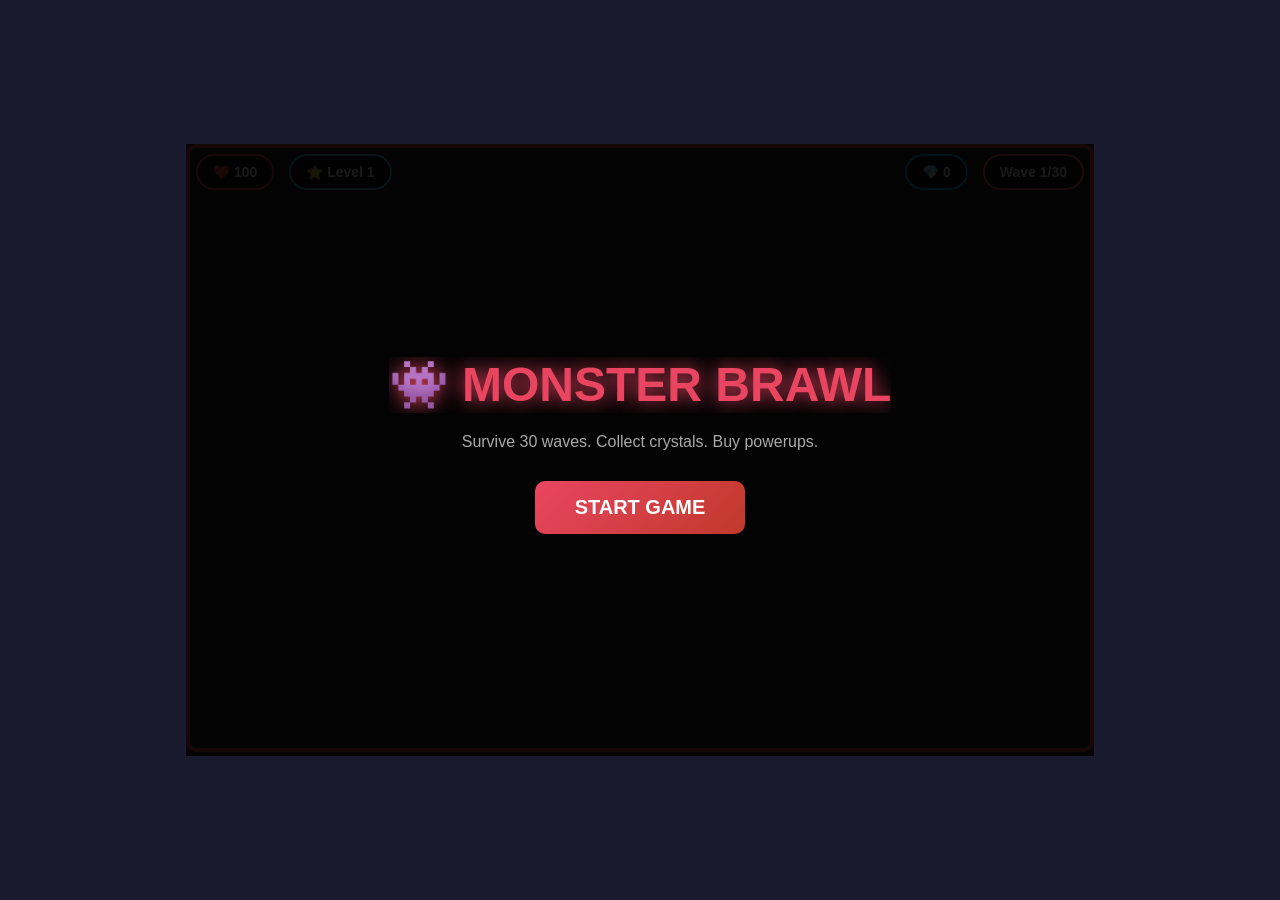
==== commit 50cfd573: "Monster Brawl Arena - top-down survival with 30 powerups, 30 waves, crystals, shop" ====
--- a/games/blooket-brawl.html
+++ b/games/blooket-brawl.html
@@ -3,829 +3,1092 @@
 <head>
     <meta charset="UTF-8">
     <meta name="viewport" content="width=device-width, initial-scale=1.0">
-    <title>Monster Brawl</title>
+    <title>Monster Brawl - Arena Survival</title>
     <style>
         * {
             margin: 0;
             padding: 0;
             box-sizing: border-box;
+            overflow: hidden;
         }
 
         body {
+            background: #1a1a2e;
             font-family: 'Segoe UI', Tahoma, Geneva, Verdana, sans-serif;
-            background: linear-gradient(135deg, #1a1a2e 0%, #16213e 50%, #0f3460 100%);
-            min-height: 100vh;
-            display: flex;
-            flex-direction: column;
-            align-items: center;
-            color: white;
-            overflow-x: hidden;
-        }
-
-        .game-container {
-            width: 100%;
-            max-width: 900px;
-            padding: 20px;
-        }
-
-        h1 {
-            text-align: center;
-            font-size: 2.5em;
-            margin-bottom: 10px;
-            text-shadow: 0 0 20px #e94560, 0 0 40px #e94560;
-        }
-
-        .subtitle {
-            text-align: center;
-            color: #aaa;
-            margin-bottom: 20px;
-        }
-
-        /* Selection Screen */
-        .selection-screen {
-            text-align: center;
-        }
-
-        .monster-grid {
-            display: grid;
-            grid-template-columns: repeat(2, 1fr);
-            gap: 20px;
-            margin: 30px 0;
-        }
-
-        .monster-card {
-            background: rgba(255, 255, 255, 0.1);
-            border-radius: 20px;
-            padding: 25px;
-            cursor: pointer;
-            transition: all 0.3s ease;
-            border: 3px solid transparent;
-        }
-
-        .monster-card:hover {
-            transform: scale(1.05);
-            border-color: #ffd700;
-        }
-
-        .monster-card.selected {
-            border-color: #ffd700;
-            background: rgba(255, 215, 0, 0.2);
-            box-shadow: 0 0 30px rgba(255, 215, 0, 0.5);
-        }
-
-        .monster-card .emoji {
-            font-size: 5em;
-        }
-
-        .monster-card .name {
-            font-size: 1.5em;
-            font-weight: bold;
-            margin: 10px 0;
-        }
-
-        .monster-card .stats {
             display: flex;
             justify-content: center;
-            gap: 15px;
-            font-size: 0.9em;
-            color: #aaa;
-        }
-
-        .btn-primary {
-            padding: 20px 60px;
-            font-size: 1.5em;
-            font-weight: bold;
-            background: linear-gradient(135deg, #e94560, #c0392b);
-            color: white;
-            border: none;
-            border-radius: 15px;
-            cursor: pointer;
-            transition: all 0.3s ease;
-        }
-
-        .btn-primary:hover {
-            transform: scale(1.05);
+            align-items: center;
+            min-height: 100vh;
+        }
+
+        #game-container {
+            position: relative;
+        }
+
+        canvas {
+            border: 4px solid #e94560;
+            border-radius: 10px;
             box-shadow: 0 0 30px rgba(233, 69, 96, 0.5);
         }
 
-        /* Battle Screen */
-        .battle-screen {
-            display: none;
-        }
-
-        .battle-arena {
-            background: rgba(0, 0, 0, 0.4);
-            border-radius: 20px;
-            padding: 30px;
-            margin: 20px 0;
-            border: 3px solid #e94560;
-        }
-
-        .wave-indicator {
-            text-align: center;
-            font-size: 1.3em;
-            margin-bottom: 20px;
-            color: #ffd700;
-        }
-
-        .battle-field {
+        .ui-overlay {
+            position: absolute;
+            top: 0;
+            left: 0;
+            width: 100%;
+            height: 100%;
+            pointer-events: none;
+        }
+
+        .hud {
+            position: absolute;
+            top: 10px;
+            left: 10px;
+            right: 10px;
             display: flex;
             justify-content: space-between;
-            align-items: flex-end;
-            gap: 30px;
-            margin-bottom: 30px;
-            min-height: 220px;
-            position: relative;
-        }
-
-        .fighter {
-            flex: 1;
-            text-align: center;
-            position: relative;
-        }
-
-        .fighter-emoji {
-            font-size: 6em;
-            animation: idle 2s ease infinite;
-            filter: drop-shadow(0 10px 20px rgba(0,0,0,0.5));
-        }
-
-        @keyframes idle {
-            0%, 100% { transform: translateY(0); }
-            50% { transform: translateY(-10px); }
-        }
-
-        .fighter.attacking {
-            animation: lunge 0.4s ease;
-        }
-
-        .fighter.taking-damage {
-            animation: shake 0.4s ease;
-            filter: brightness(2) sepia(1) hue-rotate(-50deg) saturate(5);
-        }
-
-        .fighter.dead {
-            animation: die 0.5s ease forwards;
-        }
-
-        @keyframes lunge {
-            0% { transform: translateX(0) scale(1); }
-            50% { transform: translateX(40px) scale(1.1); }
-            100% { transform: translateX(0) scale(1); }
-        }
-
-        @keyframes shake {
-            0%, 100% { transform: translateX(0); }
-            25% { transform: translateX(-15px); }
-            75% { transform: translateX(15px); }
-        }
-
-        @keyframes die {
-            to { transform: rotate(90deg) translateY(50px); opacity: 0.5; }
-        }
-
-        .fighter-name {
-            font-size: 1.3em;
+            pointer-events: none;
+        }
+
+        .hud-left, .hud-right {
+            display: flex;
+            gap: 15px;
+        }
+
+        .hud-item {
+            background: rgba(0, 0, 0, 0.7);
+            padding: 8px 15px;
+            border-radius: 20px;
+            color: white;
             font-weight: bold;
-            margin-top: 10px;
-        }
-
-        .hp-bar {
-            width: 100%;
-            max-width: 200px;
-            height: 25px;
-            background: #333;
-            border-radius: 15px;
-            overflow: hidden;
-            margin: 10px auto;
-            border: 2px solid #555;
-        }
-
-        .hp-fill {
-            height: 100%;
-            border-radius: 15px;
-            transition: width 0.3s ease;
-        }
-
-        .hp-fill.player { background: linear-gradient(90deg, #4ecdc4, #44a08d); }
-        .hp-fill.enemy { background: linear-gradient(90deg, #e94560, #c0392b); }
-
-        .hp-text {
-            font-size: 0.9em;
-            color: #aaa;
-        }
-
-        .vs-text {
-            font-size: 3em;
-            font-weight: bold;
-            color: #ffd700;
-            text-shadow: 0 0 20px rgba(255, 215, 0, 0.5);
-        }
-
-        /* Action Bar */
-        .action-bar {
-            display: grid;
-            grid-template-columns: repeat(4, 1fr);
-            gap: 15px;
-            margin-top: 20px;
-        }
-
-        .action-btn {
-            padding: 20px 15px;
-            font-size: 1.1em;
-            font-weight: bold;
-            border: none;
-            border-radius: 15px;
-            cursor: pointer;
-            transition: all 0.2s ease;
-            text-transform: uppercase;
-            position: relative;
-            overflow: hidden;
-        }
-
-        .action-btn:hover:not(:disabled) {
-            transform: translateY(-5px);
-            box-shadow: 0 10px 20px rgba(0,0,0,0.3);
-        }
-
-        .action-btn:disabled {
-            opacity: 0.5;
-            cursor: not-allowed;
-        }
-
-        .action-btn.attack {
-            background: linear-gradient(135deg, #e94560, #c0392b);
-            color: white;
-        }
-
-        .action-btn.defend {
-            background: linear-gradient(135deg, #4ecdc4, #44a08d);
-            color: white;
-        }
-
-        .action-btn.special {
-            background: linear-gradient(135deg, #f7b731, #e58e26);
-            color: white;
-        }
-
-        .action-btn.heal {
-            background: linear-gradient(135deg, #96c93d, #00b09b);
-            color: white;
-        }
-
-        .action-btn .cooldown {
+            font-size: 14px;
+            border: 2px solid;
+        }
+
+        .hud-item.hp { border-color: #e94560; }
+        .hud-item.xp { border-color: #4ecdc4; }
+        .hud-item.level { border-color: #ffd700; }
+        .hud-item.crystals { border-color: #00bfff; }
+        .hud-item.wave { border-color: #ff6b6b; }
+
+        .powerup-bar {
             position: absolute;
-            bottom: 5px;
+            bottom: 10px;
+            left: 10px;
             right: 10px;
-            font-size: 0.7em;
-            background: rgba(0,0,0,0.5);
-            padding: 2px 6px;
+            display: flex;
+            justify-content: center;
+            gap: 10px;
+            pointer-events: none;
+        }
+
+        .powerup-icon {
+            width: 50px;
+            height: 50px;
+            background: rgba(0, 0, 0, 0.8);
             border-radius: 10px;
-        }
-
-        /* Damage Popup */
-        .damage-popup {
+            display: flex;
+            align-items: center;
+            justify-content: center;
+            font-size: 24px;
+            border: 2px solid #ffd700;
+        }
+
+        /* Menus */
+        .menu {
             position: absolute;
-            font-size: 2.5em;
-            font-weight: bold;
-            animation: damageFloat 1s ease forwards;
-            pointer-events: none;
-            z-index: 100;
-        }
-
-        .damage-popup.crit {
-            color: #ffd700;
-            font-size: 3em;
-        }
-
-        .damage-popup.normal {
-            color: #ff6b6b;
-        }
-
-        @keyframes damageFloat {
-            0% { opacity: 1; transform: translateY(0) scale(1); }
-            100% { opacity: 0; transform: translateY(-60px) scale(1.3); }
-        }
-
-        /* Combat Log */
-        .combat-log {
-            background: rgba(0, 0, 0, 0.3);
-            border-radius: 15px;
-            padding: 15px;
-            margin-top: 20px;
-            max-height: 150px;
-            overflow-y: auto;
-            font-size: 0.9em;
-        }
-
-        .log-entry {
-            padding: 5px 0;
-            border-bottom: 1px solid rgba(255,255,255,0.1);
-        }
-
-        .log-entry.damage { color: #ff6b6b; }
-        .log-entry.heal { color: #4ecdc4; }
-        .log-entry.special { color: #f7b731; }
-
-        /* Game Over */
-        .game-over {
-            position: fixed;
             top: 0;
             left: 0;
             width: 100%;
             height: 100%;
             background: rgba(0, 0, 0, 0.9);
-            display: none;
+            display: flex;
             flex-direction: column;
             justify-content: center;
             align-items: center;
-            z-index: 1000;
-        }
-
-        .game-over.show {
-            display: flex;
-        }
-
-        .game-over h2 {
-            font-size: 4em;
+            pointer-events: auto;
+            z-index: 100;
+        }
+
+        .menu.hidden { display: none; }
+
+        .menu h1 {
+            color: #e94560;
+            font-size: 48px;
             margin-bottom: 20px;
-        }
-
-        .game-over.win h2 { color: #4ecdc4; }
-        .game-over.lose h2 { color: #e94560; }
-
-        /* Energy Bar */
-        .energy-bar {
-            width: 100%;
-            max-width: 150px;
-            height: 10px;
-            background: #333;
-            border-radius: 5px;
-            margin: 10px auto;
-            overflow: hidden;
-        }
-
-        .energy-fill {
-            height: 100%;
-            background: linear-gradient(90deg, #ffd700, #ffed4e);
-            border-radius: 5px;
-            transition: width 0.3s ease;
-        }
-
-        .energy-text {
-            font-size: 0.8em;
+            text-shadow: 0 0 20px #e94560;
+        }
+
+        .menu h2 {
             color: #ffd700;
-        }
-
-        /* Status Effects */
-        .status-effects {
-            display: flex;
-            justify-content: center;
-            gap: 5px;
-            margin-top: 5px;
-        }
-
-        .status-icon {
-            width: 25px;
-            height: 25px;
-            border-radius: 50%;
-            display: flex;
-            align-items: center;
-            justify-content: center;
-            font-size: 0.8em;
-            animation: pulse 1s ease infinite;
-        }
-
-        @keyframes pulse {
-            0%, 100% { transform: scale(1); }
-            50% { transform: scale(1.1); }
-        }
-
-        .status-icon.shield { background: #4ecdc4; }
-        .status-icon.burn { background: #e94560; }
-        .status-icon.poison { background: #96c93d; }
+            font-size: 28px;
+            margin-bottom: 20px;
+        }
+
+        .menu-grid {
+            display: grid;
+            grid-template-columns: repeat(5, 1fr);
+            gap: 15px;
+            max-width: 800px;
+            margin: 20px;
+        }
+
+        .powerup-card {
+            background: rgba(255, 255, 255, 0.1);
+            border-radius: 15px;
+            padding: 15px;
+            text-align: center;
+            cursor: pointer;
+            transition: all 0.2s;
+            border: 3px solid transparent;
+            min-width: 120px;
+        }
+
+        .powerup-card:hover {
+            transform: scale(1.05);
+            border-color: #ffd700;
+            background: rgba(255, 215, 0, 0.2);
+        }
+
+        .powerup-card.selected {
+            border-color: #00ff00;
+            background: rgba(0, 255, 0, 0.2);
+        }
+
+        .powerup-card .icon {
+            font-size: 36px;
+            margin-bottom: 8px;
+        }
+
+        .powerup-card .name {
+            color: white;
+            font-weight: bold;
+            font-size: 12px;
+            margin-bottom: 5px;
+        }
+
+        .powerup-card .desc {
+            color: #aaa;
+            font-size: 10px;
+        }
+
+        .btn {
+            padding: 15px 40px;
+            font-size: 20px;
+            font-weight: bold;
+            background: linear-gradient(135deg, #e94560, #c0392b);
+            color: white;
+            border: none;
+            border-radius: 10px;
+            cursor: pointer;
+            margin: 10px;
+            transition: all 0.2s;
+        }
+
+        .btn:hover {
+            transform: scale(1.05);
+            box-shadow: 0 0 20px rgba(233, 69, 96, 0.5);
+        }
+
+        .btn-secondary {
+            background: linear-gradient(135deg, #4ecdc4, #44a08d);
+        }
+
+        .upgrade-grid {
+            display: grid;
+            grid-template-columns: repeat(3, 1fr);
+            gap: 15px;
+            margin: 20px;
+        }
+
+        .upgrade-card {
+            background: rgba(255, 255, 255, 0.1);
+            border-radius: 15px;
+            padding: 20px;
+            text-align: center;
+            cursor: pointer;
+            border: 3px solid transparent;
+            transition: all 0.2s;
+        }
+
+        .upgrade-card:hover {
+            border-color: #4ecdc4;
+            transform: scale(1.05);
+        }
+
+        .upgrade-card .level {
+            color: #ffd700;
+            font-size: 12px;
+        }
+
+        .shop-grid {
+            display: grid;
+            grid-template-columns: repeat(4, 1fr);
+            gap: 15px;
+            margin: 20px;
+            max-width: 700px;
+        }
+
+        .shop-item {
+            background: rgba(255, 255, 255, 0.1);
+            border-radius: 15px;
+            padding: 15px;
+            text-align: center;
+            cursor: pointer;
+            border: 3px solid transparent;
+        }
+
+        .shop-item:hover {
+            border-color: #00bfff;
+        }
+
+        .shop-item .price {
+            color: #00bfff;
+            font-weight: bold;
+        }
+
+        .stats-display {
+            color: white;
+            margin: 10px;
+            font-size: 14px;
+        }
     </style>
 </head>
 <body>
-    <div class="game-container">
-        <h1>👾 MONSTER BRAWL 👾</h1>
-        <p class="subtitle">Choose your fighter and battle!</p>
-
-        <!-- Selection Screen -->
-        <div class="selection-screen" id="selection-screen">
-            <h2>Select Your Monster</h2>
-            <div class="monster-grid">
-                <div class="monster-card" data-monster="dragon">
-                    <div class="emoji">🐉</div>
-                    <div class="name">Dragon</div>
-                    <div class="stats">
-                        <span>❤️ 90</span>
-                        <span>⚔️ 30</span>
-                        <span>🛡️ 12</span>
-                    </div>
+    <div id="game-container">
+        <canvas id="gameCanvas" width="900" height="600"></canvas>
+        
+        <div class="ui-overlay">
+            <div class="hud" id="hud">
+                <div class="hud-left">
+                    <div class="hud-item hp">❤️ <span id="hp">100</span></div>
+                    <div class="hud-item xp">⭐ Level <span id="level">1</span></div>
                 </div>
-                <div class="monster-card" data-monster="golem">
-                    <div class="emoji">🗿</div>
-                    <div class="name">Golem</div>
-                    <div class="stats">
-                        <span>❤️ 120</span>
-                        <span>⚔️ 20</span>
-                        <span>🛡️ 20</span>
-                    </div>
-                </div>
-                <div class="monster-card" data-monster="unicorn">
-                    <div class="emoji">🦄</div>
-                    <div class="name">Unicorn</div>
-                    <div class="stats">
-                        <span>❤️ 100</span>
-                        <span>⚔️ 22</span>
-                        <span>🛡️ 15</span>
-                    </div>
-                </div>
-                <div class="monster-card" data-monster="ghost">
-                    <div class="emoji">👻</div>
-                    <div class="name">Ghost</div>
-                    <div class="stats">
-                        <span>❤️ 85</span>
-                        <span>⚔️ 25</span>
-                        <span>🛡️ 8</span>
-                    </div>
+                <div class="hud-right">
+                    <div class="hud-item crystals">💎 <span id="crystals">0</span></div>
+                    <div class="hud-item wave">Wave <span id="wave">1</span>/30</div>
                 </div>
             </div>
-            <button class="btn-primary" onclick="startGame()">BATTLE!</button>
+            <div class="powerup-bar" id="powerupBar"></div>
         </div>
 
-        <!-- Battle Screen -->
-        <div class="battle-screen" id="battle-screen">
-            <div class="wave-indicator">Wave <span id="wave">1</span> / 5</div>
-            
-            <div class="battle-arena">
-                <div class="battle-field" id="battle-field">
-                    <div class="fighter" id="player-fighter">
-                        <div class="fighter-emoji" id="player-emoji">🐉</div>
-                        <div class="fighter-name" id="player-name">Dragon</div>
-                        <div class="hp-bar">
-                            <div class="hp-fill player" id="player-hp" style="width: 100%;"></div>
-                        </div>
-                        <div class="hp-text"><span id="player-hp-text">90</span> / 90</div>
-                        <div class="energy-bar">
-                            <div class="energy-fill" id="player-energy" style="width: 0%;"></div>
-                        </div>
-                        <div class="energy-text">Energy: <span id="player-energy-text">0</span>/100</div>
-                        <div class="status-effects" id="player-status"></div>
-                    </div>
-
-                    <div class="vs-text">VS</div>
-
-                    <div class="fighter" id="enemy-fighter">
-                        <div class="fighter-emoji" id="enemy-emoji">👹</div>
-                        <div class="fighter-name" id="enemy-name">Orc</div>
-                        <div class="hp-bar">
-                            <div class="hp-fill enemy" id="enemy-hp" style="width: 100%;"></div>
-                        </div>
-                        <div class="hp-text"><span id="enemy-hp-text">80</span> / 80</div>
-                        <div class="energy-bar">
-                            <div class="energy-fill" id="enemy-energy" style="width: 0%;"></div>
-                        </div>
-                        <div class="energy-text">Energy: <span id="enemy-energy-text">0</span>/100</div>
-                        <div class="status-effects" id="enemy-status"></div>
-                    </div>
-                </div>
-
-                <div class="action-bar">
-                    <button class="action-btn attack" onclick="playerAction('attack')">
-                        ⚔️ ATTACK
-                    </button>
-                    <button class="action-btn defend" onclick="playerAction('defend')">
-                        🛡️ DEFEND
-                    </button>
-                    <button class="action-btn special" onclick="playerAction('special')" id="special-btn">
-                        ✨ SPECIAL
-                        <span class="cooldown">100⚡</span>
-                    </button>
-                    <button class="action-btn heal" onclick="playerAction('heal')">
-                        💚 HEAL
-                        <span class="cooldown">3 left</span>
-                    </button>
-                </div>
-            </div>
-
-            <div class="combat-log" id="combat-log">
-                <div class="log-entry">Battle started! Choose your action!</div>
-            </div>
+        <!-- Start Menu -->
+        <div class="menu" id="startMenu">
+            <h1>👾 MONSTER BRAWL</h1>
+            <p style="color: #aaa; margin-bottom: 20px;">Survive 30 waves. Collect crystals. Buy powerups.</p>
+            <button class="btn" onclick="showPowerupSelect()">START GAME</button>
         </div>
 
+        <!-- Powerup Selection -->
+        <div class="menu hidden" id="powerupMenu">
+            <h2>Choose Your Starting Powerup</h2>
+            <div class="menu-grid" id="powerupGrid"></div>
+            <button class="btn" onclick="confirmPowerup()" id="confirmBtn" style="display:none;">CONFIRM</button>
+        </div>
+
+        <!-- Upgrade Menu -->
+        <div class="menu hidden" id="upgradeMenu">
+            <h2>Upgrade Your Powerups</h2>
+            <p style="color: #aaa;">Wave complete! Choose an upgrade.</p>
+            <div class="upgrade-grid" id="upgradeGrid"></div>
+            <button class="btn btn-secondary" onclick="skipUpgrade()">SKIP</button>
+        </div>
+
+        <!-- New Powerup Menu (every 5 waves) -->
+        <div class="menu hidden" id="newPowerupMenu">
+            <h2>🎉 New Powerup Unlocked!</h2>
+            <p style="color: #aaa;">Every 5 waves you get a new powerup!</p>
+            <div class="menu-grid" id="newPowerupGrid"></div>
+        </div>
+
+        <!-- Shop Menu -->
+        <div class="menu hidden" id="shopMenu">
+            <h2>💎 Crystal Shop</h2>
+            <p style="color: #aaa;">Spend crystals to buy upgrades!</p>
+            <div class="stats-display">Available: <span id="shopCrystals">0</span> 💎</div>
+            <div class="shop-grid" id="shopGrid"></div>
+            <button class="btn btn-secondary" onclick="closeShop()">BACK TO GAME</button>
+        </div>
+
         <!-- Game Over -->
-        <div class="game-over" id="game-over">
-            <h2 id="result-title">VICTORY!</h2>
-            <p id="result-stats"></p>
-            <button class="btn-primary" onclick="resetGame()">PLAY AGAIN</button>
+        <div class="menu hidden" id="gameOverMenu">
+            <h1 id="gameOverTitle">GAME OVER</h1>
+            <p style="color: white; font-size: 20px; margin: 20px;">
+                Waves Survived: <span id="finalWave">0</span><br>
+                Crystals Collected: <span id="finalCrystals">0</span>
+            </p>
+            <button class="btn" onclick="resetGame()">PLAY AGAIN</button>
         </div>
     </div>
 
     <script>
-        const MONSTERS = {
-            dragon: { name: 'Dragon', emoji: '🐉', hp: 90, atk: 30, def: 12, special: 'Fire Breath' },
-            golem: { name: 'Golem', emoji: '🗿', hp: 120, atk: 20, def: 20, special: 'Earthquake' },
-            unicorn: { name: 'Unicorn', emoji: '🦄', hp: 100, atk: 22, def: 15, special: 'Rainbow Blast' },
-            ghost: { name: 'Ghost', emoji: '👻', hp: 85, atk: 25, def: 8, special: 'Phantom Strike' }
+        const canvas = document.getElementById('gameCanvas');
+        const ctx = canvas.getContext('2d');
+
+        // Game state
+        let game = {
+            running: false,
+            paused: false,
+            wave: 1,
+            crystals: 0,
+            level: 1,
+            xp: 0,
+            xpToNext: 100,
+            powerups: [],
+            monsters: [],
+            crystals_drops: [],
+            projectiles: [],
+            particles: [],
+            keys: {},
+            mouse: { x: 0, y: 0 },
+            camera: { x: 0, y: 0 }
         };
 
-        const ENEMIES = [
-            { name: 'Orc Warrior', emoji: '👹', hp: 80, atk: 20, def: 8 },
-            { name: 'Dark Knight', emoji: '⚔️', hp: 100, atk: 22, def: 15 },
-            { name: 'Shadow Beast', emoji: '🐺', hp: 70, atk: 28, def: 6 },
-            { name: 'Ice Golem', emoji: '🧊', hp: 110, atk: 18, def: 18 },
-            { name: 'Demon Lord', emoji: '👿', hp: 150, atk: 35, def: 20 }
+        // Player
+        let player = {
+            x: 450,
+            y: 300,
+            radius: 15,
+            speed: 3,
+            hp: 100,
+            maxHp: 100,
+            attackCooldown: 0,
+            facing: { x: 1, y: 0 }
+        };
+
+        // Arena bounds
+        const ARENA = {
+            x: 50,
+            y: 50,
+            width: 800,
+            height: 500
+        };
+
+        // Powerup definitions (30 total)
+        const POWERUPS = [
+            { id: 'sword', icon: '⚔️', name: 'Sword', desc: 'Melee damage +50%', type: 'passive', effect: { damage: 1.5 } },
+            { id: 'shield', icon: '🛡️', name: 'Shield', desc: 'Damage taken -30%', type: 'passive', effect: { defense: 0.7 } },
+            { id: 'boots', icon: '👢', name: 'Speed Boots', desc: 'Move speed +25%', type: 'passive', effect: { speed: 1.25 } },
+            { id: 'heart', icon: '❤️', name: 'Vitality', desc: 'Max HP +50', type: 'passive', effect: { hp: 50 } },
+            { id: 'fire', icon: '🔥', name: 'Fire Orb', desc: 'Ranged fire attack', type: 'active', damage: 25, cooldown: 60 },
+            { id: 'ice', icon: '❄️', name: 'Ice Shard', desc: 'Slows enemies', type: 'active', damage: 15, slow: 0.5, cooldown: 45 },
+            { id: 'lightning', icon: '⚡', name: 'Lightning', desc: 'Chain damage', type: 'active', damage: 35, chain: 3, cooldown: 90 },
+            { id: 'poison', icon: '☠️', name: 'Poison Dart', desc: 'Damage over time', type: 'active', damage: 10, dot: 5, duration: 60, cooldown: 40 },
+            { id: 'heal', icon: '💚', name: 'Heal Aura', desc: 'Passive HP regen', type: 'passive', effect: { regen: 1 } },
+            { id: 'vamp', icon: '🩸', name: 'Vampirism', desc: 'Life steal 20%', type: 'passive', effect: { lifesteal: 0.2 } },
+            { id: 'crit', icon: '🎯', name: 'Critical Eye', desc: '25% crit chance', type: 'passive', effect: { crit: 0.25, critMult: 2 } },
+            { id: 'multishot', icon: '🔫', name: 'Multishot', desc: '3 projectiles', type: 'passive', effect: { multishot: 3 } },
+            { id: 'pierce', icon: '➡️', name: 'Pierce', desc: 'Projectiles pierce', type: 'passive', effect: { pierce: true } },
+            { id: 'explosive', icon: '💥', name: 'Explosive', desc: 'AOE on hit', type: 'passive', effect: { explode: 30 } },
+            { id: 'homing', icon: '🧲', name: 'Homing', desc: 'Projectiles track', type: 'passive', effect: { homing: true } },
+            { id: 'aura', icon: '🔆', name: 'Damage Aura', desc: 'Damage nearby', type: 'passive', effect: { aura: 10, auraRange: 60 } },
+            { id: 'clone', icon: '👥', name: 'Clone', desc: 'Summon helper', type: 'active', cooldown: 300 },
+            { id: 'dash', icon: '💨', name: 'Dash', desc: 'Quick movement', type: 'active', cooldown: 60 },
+            { id: 'shield2', icon: '🛡️', name: 'Bubble Shield', desc: 'Temporary invincibility', type: 'active', duration: 120, cooldown: 300 },
+            { id: 'bomb', icon: '💣', name: 'Bomb', desc: 'Big AOE damage', type: 'active', damage: 100, cooldown: 180 },
+            { id: 'laser', icon: '🔴', name: 'Laser Beam', desc: 'Piercing beam', type: 'active', damage: 50, cooldown: 120 },
+            { id: 'spin', icon: '🌪️', name: 'Spin Attack', desc: '360 damage', type: 'active', damage: 40, cooldown: 90 },
+            { id: 'magnet', icon: '🧲', name: 'Crystal Magnet', desc: 'Auto collect crystals', type: 'passive', effect: { magnet: 100 } },
+            { id: 'lucky', icon: '🍀', name: 'Lucky', desc: 'More crystals', type: 'passive', effect: { crystalMult: 1.5 } },
+            { id: 'berserk', icon: '😤', name: 'Berserk', desc: 'Low HP = more damage', type: 'passive', effect: { berserk: true } },
+            { id: 'thorn', icon: '🌵', name: 'Thorns', desc: 'Reflect damage', type: 'passive', effect: { thorn: 0.3 } },
+            { id: 'freeze', icon: '🥶', name: 'Freeze', desc: 'Freeze all enemies', type: 'active', duration: 180, cooldown: 360 },
+            { id: 'meteor', icon: '☄️', name: 'Meteor', desc: 'Rain destruction', type: 'active', damage: 80, cooldown: 240 },
+            { id: 'drain', icon: '🌀', name: 'Life Drain', desc: 'AOE life steal', type: 'active', damage: 20, heal: 20, cooldown: 150 },
+            { id: 'time', icon: '⏱️', name: 'Time Warp', desc: 'Slow time', type: 'active', duration: 300, cooldown: 400 }
         ];
 
-        let gameState = {
-            player: null,
-            enemy: null,
-            wave: 1,
-            playerEnergy: 0,
-            enemyEnergy: 0,
-            healsLeft: 3,
-            defending: false,
-            turn: 'player'
-        };
-
-        let selectedMonster = null;
-
-        // Selection
-        document.querySelectorAll('.monster-card').forEach(card => {
-            card.addEventListener('click', () => {
-                document.querySelectorAll('.monster-card').forEach(c => c.classList.remove('selected'));
-                card.classList.add('selected');
-                selectedMonster = card.dataset.monster;
-            });
+        // Monster types
+        const MONSTER_TYPES = [
+            { emoji: '👹', hp: 30, speed: 1.5, damage: 10, xp: 10, crystals: 5 },
+            { emoji: '👺', hp: 50, speed: 2, damage: 15, xp: 15, crystals: 8 },
+            { emoji: '👻', hp: 25, speed: 2.5, damage: 8, xp: 12, crystals: 6 },
+            { emoji: '🧟', hp: 60, speed: 1, damage: 20, xp: 20, crystals: 10 },
+            { emoji: '🦇', hp: 20, speed: 3, damage: 12, xp: 15, crystals: 7 },
+            { emoji: '🐺', hp: 40, speed: 2.2, damage: 18, xp: 18, crystals: 9 },
+            { emoji: '💀', hp: 35, speed: 1.8, damage: 14, xp: 16, crystals: 8 },
+            { emoji: '👿', hp: 80, speed: 1.5, damage: 25, xp: 30, crystals: 15 },
+            { emoji: '🐉', hp: 100, speed: 2, damage: 30, xp: 50, crystals: 25 },
+            { emoji: '👾', hp: 150, speed: 1, damage: 40, xp: 80, crystals: 40 }
+        ];
+
+        // Input handling
+        document.addEventListener('keydown', e => game.keys[e.key] = true);
+        document.addEventListener('keyup', e => game.keys[e.key] = false);
+        canvas.addEventListener('mousemove', e => {
+            const rect = canvas.getBoundingClientRect();
+            game.mouse.x = e.clientX - rect.left;
+            game.mouse.y = e.clientY - rect.top;
         });
+        canvas.addEventListener('click', () => {
+            if (game.running && !game.paused) playerAttack();
+        });
+
+        // Show powerup selection
+        function showPowerupSelect() {
+            document.getElementById('startMenu').classList.add('hidden');
+            document.getElementById('powerupMenu').classList.remove('hidden');
+            
+            const grid = document.getElementById('powerupGrid');
+            grid.innerHTML = '';
+            
+            // Show 15 random powerups
+            const shuffled = [...POWERUPS].sort(() => Math.random() - 0.5).slice(0, 15);
+            
+            shuffled.forEach(p => {
+                const card = document.createElement('div');
+                card.className = 'powerup-card';
+                card.innerHTML = `
+                    <div class="icon">${p.icon}</div>
+                    <div class="name">${p.name}</div>
+                    <div class="desc">${p.desc}</div>
+                `;
+                card.onclick = () => selectStartingPowerup(p, card);
+                grid.appendChild(card);
+            });
+        }
+
+        let selectedStartPowerup = null;
+        function selectStartingPowerup(p, card) {
+            document.querySelectorAll('.powerup-card').forEach(c => c.classList.remove('selected'));
+            card.classList.add('selected');
+            selectedStartPowerup = { ...p, level: 1 };
+            document.getElementById('confirmBtn').style.display = 'block';
+        }
+
+        function confirmPowerup() {
+            if (!selectedStartPowerup) return;
+            game.powerups = [selectedStartPowerup];
+            applyPowerupEffects();
+            document.getElementById('powerupMenu').classList.add('hidden');
+            startGame();
+        }
+
+        function applyPowerupEffects() {
+            // Reset player stats
+            player.maxHp = 100;
+            player.speed = 3;
+            
+            game.powerups.forEach(p => {
+                if (p.effect) {
+                    if (p.effect.hp) player.maxHp += p.effect.hp * p.level;
+                    if (p.effect.speed) player.speed *= Math.pow(p.effect.speed, p.level);
+                }
+            });
+            
+            player.hp = player.maxHp;
+            updateHUD();
+            updatePowerupBar();
+        }
+
+        function updatePowerupBar() {
+            const bar = document.getElementById('powerupBar');
+            bar.innerHTML = '';
+            game.powerups.forEach(p => {
+                const icon = document.createElement('div');
+                icon.className = 'powerup-icon';
+                icon.innerHTML = p.icon;
+                bar.appendChild(icon);
+            });
+        }
 
         function startGame() {
-            if (!selectedMonster) {
-                alert('Select a monster!');
-                return;
+            game.running = true;
+            game.wave = 1;
+            game.crystals = 0;
+            game.level = 1;
+            game.xp = 0;
+            game.monsters = [];
+            game.crystals_drops = [];
+            game.projectiles = [];
+            game.particles = [];
+            
+            player.x = 450;
+            player.y = 300;
+            player.hp = player.maxHp;
+            
+            updateHUD();
+            gameLoop();
+            spawnWave();
+        }
+
+        function spawnWave() {
+            const count = 5 + game.wave * 2;
+            const types = Math.min(MONSTER_TYPES.length, Math.floor(game.wave / 3) + 1);
+            
+            for (let i = 0; i < count; i++) {
+                setTimeout(() => {
+                    if (!game.running) return;
+                    
+                    const typeIdx = Math.floor(Math.random() * types);
+                    const type = MONSTER_TYPES[typeIdx];
+                    
+                    // Spawn at random edge
+                    let x, y;
+                    if (Math.random() < 0.5) {
+                        x = Math.random() < 0.5 ? ARENA.x - 30 : ARENA.x + ARENA.width + 30;
+                        y = ARENA.y + Math.random() * ARENA.height;
+                    } else {
+                        x = ARENA.x + Math.random() * ARENA.width;
+                        y = Math.random() < 0.5 ? ARENA.y - 30 : ARENA.y + ARENA.height + 30;
+                    }
+                    
+                    game.monsters.push({
+                        x, y,
+                        emoji: type.emoji,
+                        hp: type.hp * (1 + game.wave * 0.1),
+                        maxHp: type.hp * (1 + game.wave * 0.1),
+                        speed: type.speed,
+                        damage: type.damage * (1 + game.wave * 0.05),
+                        xp: type.xp,
+                        crystals: type.crystals,
+                        attackCooldown: 0,
+                        frozen: 0,
+                        poisoned: 0
+                    });
+                }, i * 500);
             }
-
-            const template = MONSTERS[selectedMonster];
-            gameState.player = {
-                ...template,
-                currentHp: template.hp,
-                maxHp: template.hp,
-                energy: 0
-            };
-
-            spawnEnemy();
-            
-            document.getElementById('selection-screen').style.display = 'none';
-            document.getElementById('battle-screen').style.display = 'block';
-            
-            updateUI();
-            log('Battle begins! Defeat 5 waves of monsters!', 'special');
-        }
-
-        function spawnEnemy() {
-            const template = ENEMIES[Math.min(gameState.wave - 1, ENEMIES.length - 1)];
-            gameState.enemy = {
-                ...template,
-                currentHp: template.hp,
-                maxHp: template.hp,
-                energy: 0
-            };
-            document.getElementById('wave').textContent = gameState.wave;
-        }
-
-        function playerAction(action) {
-            if (gameState.turn !== 'player') return;
-
-            gameState.defending = false;
-
-            switch(action) {
-                case 'attack':
-                    const damage = calculateDamage(gameState.player.atk, gameState.enemy.def);
-                    dealDamage(damage, 'player', 'enemy');
-                    gameState.player.energy += 25;
-                    break;
-
-                case 'defend':
-                    gameState.defending = true;
-                    gameState.player.energy += 15;
-                    log('You take a defensive stance!', 'heal');
-                    break;
-
-                case 'special':
-                    if (gameState.player.energy >= 100) {
-                        const specialDmg = Math.floor(gameState.player.atk * 2.5);
-                        dealDamage(specialDmg, 'player', 'enemy', true);
-                        gameState.player.energy = 0;
-                        log(`${gameState.player.name} uses ${gameState.player.special}!`, 'special');
-                    } else {
-                        log('Not enough energy!', 'damage');
-                        return;
+        }
+
+        function playerAttack() {
+            if (player.attackCooldown > 0) return;
+            
+            // Calculate damage
+            let damage = 20;
+            let hasMultishot = false;
+            let multishotCount = 1;
+            
+            game.powerups.forEach(p => {
+                if (p.id === 'sword') damage *= p.effect.damage;
+                if (p.id === 'multishot') {
+                    hasMultishot = true;
+                    multishotCount = p.effect.multishot;
+                }
+            });
+            
+            // Create projectile(s)
+            const angle = Math.atan2(game.mouse.y - player.y, game.mouse.x - player.x);
+            
+            for (let i = 0; i < multishotCount; i++) {
+                let spreadAngle = angle;
+                if (multishotCount > 1) {
+                    spreadAngle = angle + (i - multishotCount/2) * 0.3;
+                }
+                
+                game.projectiles.push({
+                    x: player.x,
+                    y: player.y,
+                    vx: Math.cos(spreadAngle) * 8,
+                    vy: Math.sin(spreadAngle) * 8,
+                    damage: damage,
+                    emoji: hasMultishot ? '🔹' : '⚡',
+                    pierce: game.powerups.some(p => p.id === 'pierce'),
+                    homing: game.powerups.some(p => p.id === 'homing'),
+                    explode: game.powerups.find(p => p.id === 'explosive')?.effect?.explode || 0
+                });
+            }
+            
+            player.attackCooldown = 20;
+        }
+
+        function update() {
+            if (!game.running || game.paused) return;
+            
+            // Player movement
+            let dx = 0, dy = 0;
+            if (game.keys['w'] || game.keys['W'] || game.keys['ArrowUp']) dy = -1;
+            if (game.keys['s'] || game.keys['S'] || game.keys['ArrowDown']) dy = 1;
+            if (game.keys['a'] || game.keys['A'] || game.keys['ArrowLeft']) dx = -1;
+            if (game.keys['d'] || game.keys['D'] || game.keys['ArrowRight']) dx = 1;
+            
+            if (dx !== 0 || dy !== 0) {
+                const len = Math.sqrt(dx*dx + dy*dy);
+                player.x += (dx/len) * player.speed;
+                player.y += (dy/len) * player.speed;
+                
+                // Keep in arena
+                player.x = Math.max(ARENA.x + player.radius, Math.min(ARENA.x + ARENA.width - player.radius, player.x));
+                player.y = Math.max(ARENA.y + player.radius, Math.min(ARENA.y + ARENA.height - player.radius, player.y));
+            }
+            
+            // Update facing
+            player.facing.x = game.mouse.x - player.x;
+            player.facing.y = game.mouse.y - player.y;
+            
+            // Cooldowns
+            if (player.attackCooldown > 0) player.attackCooldown--;
+            
+            // Passive regen
+            const healPower = game.powerups.find(p => p.id === 'heal');
+            if (healPower && player.hp < player.maxHp) {
+                player.hp += healPower.effect.regen * healPower.level * 0.1;
+                player.hp = Math.min(player.hp, player.maxHp);
+            }
+            
+            // Damage aura
+            const aura = game.powerups.find(p => p.id === 'aura');
+            if (aura && Math.random() < 0.1) {
+                game.monsters.forEach(m => {
+                    const dist = Math.hypot(m.x - player.x, m.y - player.y);
+                    if (dist < aura.effect.auraRange) {
+                        m.hp -= aura.effect.aura * aura.level;
                     }
-                    break;
-
-                case 'heal':
-                    if (gameState.healsLeft > 0) {
-                        const heal = Math.floor(gameState.player.maxHp * 0.4);
-                        gameState.player.currentHp = Math.min(gameState.player.maxHp, gameState.player.currentHp + heal);
-                        gameState.healsLeft--;
-                        log(`Healed for ${heal} HP!`, 'heal');
-                        updateUI();
-                    } else {
-                        log('No heals remaining!', 'damage');
-                        return;
+                });
+            }
+            
+            // Update projectiles
+            game.projectiles.forEach((p, i) => {
+                // Homing
+                if (p.homing && game.monsters.length > 0) {
+                    let closest = null;
+                    let closestDist = Infinity;
+                    game.monsters.forEach(m => {
+                        const dist = Math.hypot(m.x - p.x, m.y - p.y);
+                        if (dist < closestDist) {
+                            closestDist = dist;
+                            closest = m;
+                        }
+                    });
+                    if (closest) {
+                        const angle = Math.atan2(closest.y - p.y, closest.x - p.x);
+                        p.vx += Math.cos(angle) * 0.5;
+                        p.vy += Math.sin(angle) * 0.5;
+                        const speed = Math.sqrt(p.vx*p.vx + p.vy*p.vy);
+                        p.vx = (p.vx/speed) * 8;
+                        p.vy = (p.vy/speed) * 8;
                     }
-                    break;
+                }
+                
+                p.x += p.vx;
+                p.y += p.vy;
+                
+                // Check collisions with monsters
+                let hit = false;
+                game.monsters.forEach(m => {
+                    if (hit && !p.pierce) return;
+                    const dist = Math.hypot(m.x - p.x, m.y - p.y);
+                    if (dist < 25) {
+                        hit = true;
+                        let dmg = p.damage;
+                        
+                        // Crit
+                        const crit = game.powerups.find(cp => cp.id === 'crit');
+                        if (crit && Math.random() < crit.effect.crit) {
+                            dmg *= crit.effect.critMult;
+                        }
+                        
+                        // Berserk
+                        const berserk = game.powerups.find(bp => bp.id === 'berserk');
+                        if (berserk && player.hp < player.maxHp * 0.3) {
+                            dmg *= 1.5;
+                        }
+                        
+                        m.hp -= dmg;
+                        
+                        // Lifesteal
+                        const vamp = game.powerups.find(vp => vp.id === 'vamp');
+                        if (vamp) {
+                            player.hp = Math.min(player.maxHp, player.hp + dmg * vamp.effect.lifesteal);
+                        }
+                        
+                        // Explosive
+                        if (p.explode) {
+                            game.monsters.forEach(nm => {
+                                if (Math.hypot(nm.x - m.x, nm.y - m.y) < p.explode) {
+                                    nm.hp -= p.damage * 0.5;
+                                }
+                            });
+                        }
+                        
+                        if (!p.pierce) {
+                            game.projectiles.splice(i, 1);
+                        }
+                    }
+                });
+                
+                // Remove if out of bounds
+                if (p.x < 0 || p.x > canvas.width || p.y < 0 || p.y > canvas.height) {
+                    game.projectiles.splice(i, 1);
+                }
+            });
+            
+            // Update monsters
+            game.monsters.forEach((m, i) => {
+                // Frozen
+                if (m.frozen > 0) {
+                    m.frozen--;
+                    return;
+                }
+                
+                // Poison
+                if (m.poisoned > 0) {
+                    m.hp -= 0.5;
+                    m.poisoned--;
+                }
+                
+                // Move toward player
+                const angle = Math.atan2(player.y - m.y, player.x - m.x);
+                let speed = m.speed;
+                if (m.slowed) speed *= 0.5;
+                m.x += Math.cos(angle) * speed;
+                m.y += Math.sin(angle) * speed;
+                
+                // Attack player
+                const dist = Math.hypot(m.x - player.x, m.y - player.y);
+                if (dist < player.radius + 20 && m.attackCooldown <= 0) {
+                    let dmg = m.damage;
+                    
+                    // Defense
+                    const shield = game.powerups.find(s => s.id === 'shield');
+                    if (shield) dmg *= shield.effect.defense;
+                    
+                    // Thorns
+                    const thorn = game.powerups.find(t => t.id === 'thorn');
+                    if (thorn) {
+                        m.hp -= dmg * thorn.effect.thorn;
+                    }
+                    
+                    player.hp -= dmg;
+                    m.attackCooldown = 60;
+                    
+                    // Screen shake
+                    game.camera.x = (Math.random() - 0.5) * 10;
+                    game.camera.y = (Math.random() - 0.5) * 10;
+                }
+                if (m.attackCooldown > 0) m.attackCooldown--;
+                
+                // Death
+                if (m.hp <= 0) {
+                    // Drop crystals
+                    let crystalAmount = m.crystals;
+                    const lucky = game.powerups.find(l => l.id === 'lucky');
+                    if (lucky) crystalAmount *= lucky.effect.crystalMult;
+                    
+                    game.crystals_drops.push({
+                        x: m.x,
+                        y: m.y,
+                        amount: Math.floor(crystalAmount),
+                        life: 300
+                    });
+                    
+                    // XP
+                    game.xp += m.xp;
+                    if (game.xp >= game.xpToNext) {
+                        game.level++;
+                        game.xp -= game.xpToNext;
+                        game.xpToNext = Math.floor(game.xpToNext * 1.2);
+                        player.maxHp += 10;
+                        player.hp += 10;
+                    }
+                    
+                    // Particles
+                    for (let j = 0; j < 5; j++) {
+                        game.particles.push({
+                            x: m.x,
+                            y: m.y,
+                            vx: (Math.random() - 0.5) * 5,
+                            vy: (Math.random() - 0.5) * 5,
+                            life: 30,
+                            color: '#ff6b6b'
+                        });
+                    }
+                    
+                    game.monsters.splice(i, 1);
+                }
+            });
+            
+            // Collect crystals
+            const magnet = game.powerups.find(p => p.id === 'magnet');
+            const magnetRange = magnet ? magnet.effect.magnet : 30;
+            
+            game.crystals_drops.forEach((c, i) => {
+                const dist = Math.hypot(c.x - player.x, c.y - player.y);
+                if (dist < magnetRange) {
+                    // Move toward player
+                    const angle = Math.atan2(player.y - c.y, player.x - c.x);
+                    c.x += Math.cos(angle) * 5;
+                    c.y += Math.sin(angle) * 5;
+                }
+                if (dist < player.radius + 10) {
+                    game.crystals += c.amount;
+                    game.crystals_drops.splice(i, 1);
+                }
+                c.life--;
+                if (c.life <= 0) game.crystals_drops.splice(i, 1);
+            });
+            
+            // Update particles
+            game.particles.forEach((p, i) => {
+                p.x += p.vx;
+                p.y += p.vy;
+                p.life--;
+                if (p.life <= 0) game.particles.splice(i, 1);
+            });
+            
+            // Check wave complete
+            if (game.monsters.length === 0 && game.running) {
+                game.wave++;
+                if (game.wave > 30) {
+                    victory();
+                    return;
+                }
+                
+                // Every 5 waves: new powerup
+                if (game.wave % 5 === 1 && game.wave > 1) {
+                    showNewPowerupMenu();
+                } else {
+                    showUpgradeMenu();
+                }
             }
-
-            updateUI();
-
-            if (gameState.enemy.currentHp <= 0) {
-                setTimeout(() => nextWave(), 1000);
-            } else {
-                gameState.turn = 'enemy';
-                disableActions(true);
-                setTimeout(() => enemyTurn(), 1000);
+            
+            // Check death
+            if (player.hp <= 0) {
+                gameOver();
             }
-        }
-
-        function enemyTurn() {
-            const actions = ['attack', 'attack', 'defend', 'special'];
-            const action = actions[Math.floor(Math.random() * actions.length)];
-
-            switch(action) {
-                case 'attack':
-                    let damage = calculateDamage(gameState.enemy.atk, gameState.player.def);
-                    if (gameState.defending) {
-                        damage = Math.floor(damage / 2);
-                        log(`You blocked! Took ${damage} damage!`, 'damage');
+            
+            // Camera shake decay
+            game.camera.x *= 0.9;
+            game.camera.y *= 0.9;
+            
+            updateHUD();
+        }
+
+        function draw() {
+            // Clear
+            ctx.fillStyle = '#1a1a2e';
+            ctx.fillRect(0, 0, canvas.width, canvas.height);
+            
+            ctx.save();
+            ctx.translate(game.camera.x, game.camera.y);
+            
+            // Draw arena
+            ctx.strokeStyle = '#e94560';
+            ctx.lineWidth = 4;
+            ctx.strokeRect(ARENA.x, ARENA.y, ARENA.width, ARENA.height);
+            
+            // Draw grid
+            ctx.strokeStyle = 'rgba(233, 69, 96, 0.2)';
+            ctx.lineWidth = 1;
+            for (let x = ARENA.x; x <= ARENA.x + ARENA.width; x += 50) {
+                ctx.beginPath();
+                ctx.moveTo(x, ARENA.y);
+                ctx.lineTo(x, ARENA.y + ARENA.height);
+                ctx.stroke();
+            }
+            for (let y = ARENA.y; y <= ARENA.y + ARENA.height; y += 50) {
+                ctx.beginPath();
+                ctx.moveTo(ARENA.x, y);
+                ctx.lineTo(ARENA.x + ARENA.width, y);
+                ctx.stroke();
+            }
+            
+            // Draw crystals
+            game.crystals_drops.forEach(c => {
+                ctx.font = '20px Arial';
+                ctx.textAlign = 'center';
+                ctx.fillText('💎', c.x, c.y);
+                ctx.fillStyle = '#00bfff';
+                ctx.font = '12px Arial';
+                ctx.fillText(c.amount, c.x, c.y + 15);
+            });
+            
+            // Draw projectiles
+            game.projectiles.forEach(p => {
+                ctx.font = '16px Arial';
+                ctx.textAlign = 'center';
+                ctx.fillText(p.emoji, p.x, p.y);
+            });
+            
+            // Draw monsters
+            game.monsters.forEach(m => {
+                ctx.font = '30px Arial';
+                ctx.textAlign = 'center';
+                ctx.fillText(m.emoji, m.x, m.y);
+                
+                // HP bar
+                const hpPct = m.hp / m.maxHp;
+                ctx.fillStyle = '#333';
+                ctx.fillRect(m.x - 15, m.y - 25, 30, 4);
+                ctx.fillStyle = hpPct > 0.5 ? '#4ecdc4' : hpPct > 0.25 ? '#f7b731' : '#e94560';
+                ctx.fillRect(m.x - 15, m.y - 25, 30 * hpPct, 4);
+            });
+            
+            // Draw player
+            ctx.font = '30px Arial';
+            ctx.textAlign = 'center';
+            ctx.fillText('🦸', player.x, player.y);
+            
+            // Player direction indicator
+            const angle = Math.atan2(player.facing.y, player.facing.x);
+            ctx.strokeStyle = '#ffd700';
+            ctx.lineWidth = 2;
+            ctx.beginPath();
+            ctx.moveTo(player.x, player.y - 10);
+            ctx.lineTo(player.x + Math.cos(angle) * 20, player.y + Math.sin(angle) * 20 - 10);
+            ctx.stroke();
+            
+            // Draw particles
+            game.particles.forEach(p => {
+                ctx.fillStyle = p.color;
+                ctx.globalAlpha = p.life / 30;
+                ctx.fillRect(p.x - 2, p.y - 2, 4, 4);
+                ctx.globalAlpha = 1;
+            });
+            
+            ctx.restore();
+        }
+
+        function updateHUD() {
+            document.getElementById('hp').textContent = Math.floor(player.hp);
+            document.getElementById('level').textContent = game.level;
+            document.getElementById('crystals').textContent = game.crystals;
+            document.getElementById('wave').textContent = game.wave;
+        }
+
+        function showUpgradeMenu() {
+            game.paused = true;
+            document.getElementById('upgradeMenu').classList.remove('hidden');
+            
+            const grid = document.getElementById('upgradeGrid');
+            grid.innerHTML = '';
+            
+            game.powerups.forEach(p => {
+                const card = document.createElement('div');
+                card.className = 'upgrade-card';
+                card.innerHTML = `
+                    <div style="font-size: 36px; margin-bottom: 10px;">${p.icon}</div>
+                    <div style="color: white; font-weight: bold;">${p.name}</div>
+                    <div class="level">Level ${p.level} → ${p.level + 1}</div>
+                    <div style="color: #4ecdc4; margin-top: 10px;">Upgrade</div>
+                `;
+                card.onclick = () => upgradePowerup(p);
+                grid.appendChild(card);
+            });
+        }
+
+        function upgradePowerup(p) {
+            p.level++;
+            applyPowerupEffects();
+            document.getElementById('upgradeMenu').classList.add('hidden');
+            game.paused = false;
+            spawnWave();
+        }
+
+        function skipUpgrade() {
+            document.getElementById('upgradeMenu').classList.add('hidden');
+            game.paused = false;
+            spawnWave();
+        }
+
+        function showNewPowerupMenu() {
+            game.paused = true;
+            document.getElementById('newPowerupMenu').classList.remove('hidden');
+            
+            const grid = document.getElementById('newPowerupGrid');
+            grid.innerHTML = '';
+            
+            // Filter out owned powerups
+            const owned = game.powerups.map(p => p.id);
+            const available = POWERUPS.filter(p => !owned.includes(p.id));
+            const choices = available.sort(() => Math.random() - 0.5).slice(0, 5);
+            
+            choices.forEach(p => {
+                const card = document.createElement('div');
+                card.className = 'powerup-card';
+                card.innerHTML = `
+                    <div class="icon">${p.icon}</div>
+                    <div class="name">${p.name}</div>
+                    <div class="desc">${p.desc}</div>
+                `;
+                card.onclick = () => selectNewPowerup(p);
+                grid.appendChild(card);
+            });
+        }
+
+        function selectNewPowerup(p) {
+            game.powerups.push({ ...p, level: 1 });
+            applyPowerupEffects();
+            document.getElementById('newPowerupMenu').classList.add('hidden');
+            game.paused = false;
+            spawnWave();
+        }
+
+        function openShop() {
+            game.paused = true;
+            document.getElementById('shopMenu').classList.remove('hidden');
+            document.getElementById('shopCrystals').textContent = game.crystals;
+            
+            const grid = document.getElementById('shopGrid');
+            grid.innerHTML = '';
+            
+            const items = [
+                { name: 'Heal', icon: '💚', price: 50, action: () => { player.hp = player.maxHp; } },
+                { name: 'Max HP +20', icon: '❤️', price: 100, action: () => { player.maxHp += 20; player.hp += 20; } },
+                { name: 'Damage +10%', icon: '⚔️', price: 150, action: () => { /* Apply damage boost */ } },
+                { name: 'Speed +10%', icon: '👢', price: 120, action: () => { player.speed *= 1.1; } }
+            ];
+            
+            items.forEach(item => {
+                const card = document.createElement('div');
+                card.className = 'shop-item';
+                card.innerHTML = `
+                    <div style="font-size: 30px; margin-bottom: 10px;">${item.icon}</div>
+                    <div style="color: white; font-weight: bold;">${item.name}</div>
+                    <div class="price">${item.price} 💎</div>
+                `;
+                card.onclick = () => {
+                    if (game.crystals >= item.price) {
+                        game.crystals -= item.price;
+                        item.action();
+                        updateHUD();
+                        document.getElementById('shopCrystals').textContent = game.crystals;
                     }
-                    dealDamage(damage, 'enemy', 'player');
-                    gameState.enemy.energy += 25;
-                    break;
-
-                case 'defend':
-                    log(`${gameState.enemy.name} is defending!`, 'heal');
-                    gameState.enemy.energy += 15;
-                    break;
-
-                case 'special':
-                    if (gameState.enemy.energy >= 100) {
-                        const specialDmg = Math.floor(gameState.enemy.atk * 2);
-                        dealDamage(specialDmg, 'enemy', 'player', true);
-                        gameState.enemy.energy = 0;
-                        log(`${gameState.enemy.name} uses a powerful attack!`, 'special');
-                    } else {
-                        // Fall back to attack
-                        let damage = calculateDamage(gameState.enemy.atk, gameState.player.def);
-                        dealDamage(damage, 'enemy', 'player');
-                        gameState.enemy.energy += 25;
-                    }
-                    break;
+                };
+                grid.appendChild(card);
+            });
+        }
+
+        function closeShop() {
+            document.getElementById('shopMenu').classList.add('hidden');
+            game.paused = false;
+        }
+
+        function gameOver() {
+            game.running = false;
+            document.getElementById('gameOverMenu').classList.remove('hidden');
+            document.getElementById('gameOverTitle').textContent = '💀 GAME OVER';
+            document.getElementById('finalWave').textContent = game.wave;
+            document.getElementById('finalCrystals').textContent = game.crystals;
+        }
+
+        function victory() {
+            game.running = false;
+            document.getElementById('gameOverMenu').classList.remove('hidden');
+            document.getElementById('gameOverTitle').textContent = '🎉 VICTORY!';
+            document.getElementById('finalWave').textContent = '30 (Complete!)';
+            document.getElementById('finalCrystals').textContent = game.crystals;
+        }
+
+        function resetGame() {
+            document.getElementById('gameOverMenu').classList.add('hidden');
+            document.getElementById('startMenu').classList.remove('hidden');
+            game.powerups = [];
+            selectedStartPowerup = null;
+        }
+
+        function gameLoop() {
+            if (!game.running) return;
+            update();
+            draw();
+            requestAnimationFrame(gameLoop);
+        }
+
+        // Shop key (S)
+        document.addEventListener('keydown', e => {
+            if (e.key === 's' || e.key === 'S') {
+                if (game.running && !game.paused) openShop();
             }
-
-            updateUI();
-
-            if (gameState.player.currentHp <= 0) {
-                setTimeout(() => gameOver(false), 1000);
-            } else {
-                gameState.turn = 'player';
-                disableActions(false);
-            }
-        }
-
-        function calculateDamage(atk, def) {
-            const base = atk - Math.floor(def / 2);
-            const variance = Math.floor(Math.random() * 5) - 2;
-            return Math.max(5, base + variance);
-        }
-
-        function dealDamage(amount, from, to, isCrit = false) {
-            const target = from === 'player' ? gameState.enemy : gameState.player;
-            target.currentHp -= amount;
-
-            // Animate
-            const fromEl = document.getElementById(from + '-fighter');
-            const toEl = document.getElementById(to + '-fighter');
-            
-            fromEl.classList.add('attacking');
-            setTimeout(() => fromEl.classList.remove('attacking'), 400);
-            
-            setTimeout(() => {
-                toEl.classList.add('taking-damage');
-                showDamage(amount, to, isCrit);
-                setTimeout(() => toEl.classList.remove('taking-damage'), 400);
-            }, 200);
-
-            if (from === 'player') {
-                log(`You dealt ${amount} damage!`, 'damage');
-            } else {
-                log(`${gameState.enemy.name} dealt ${amount} damage!`, 'damage');
-            }
-        }
-
-        function showDamage(amount, target, isCrit) {
-            const popup = document.createElement('div');
-            popup.className = 'damage-popup ' + (isCrit ? 'crit' : 'normal');
-            popup.textContent = (isCrit ? 'CRIT! ' : '') + amount;
-            popup.style.left = target === 'enemy' ? '30%' : '70%';
-            popup.style.top = '20%';
-            document.getElementById('battle-field').appendChild(popup);
-            setTimeout(() => popup.remove(), 1000);
-        }
-
-        function nextWave() {
-            gameState.wave++;
-            gameState.healsLeft = 3;
-            gameState.player.energy = 0;
-            
-            if (gameState.wave > 5) {
-                gameOver(true);
-                return;
-            }
-
-            log(`Wave ${gameState.wave - 1} complete!`, 'special');
-            setTimeout(() => {
-                spawnEnemy();
-                gameState.player.currentHp = Math.min(gameState.player.maxHp, gameState.player.currentHp + 30);
-                log(`Wave ${gameState.wave} begins! A ${gameState.enemy.name} appears!`, 'special');
-                updateUI();
-                gameState.turn = 'player';
-                disableActions(false);
-            }, 1500);
-        }
-
-        function updateUI() {
-            // Player
-            document.getElementById('player-emoji').textContent = gameState.player.emoji;
-            document.getElementById('player-name').textContent = gameState.player.name;
-            document.getElementById('player-hp-text').textContent = Math.max(0, gameState.player.currentHp);
-            document.getElementById('player-hp').style.width = (gameState.player.currentHp / gameState.player.maxHp * 100) + '%';
-            document.getElementById('player-energy-text').textContent = Math.min(100, gameState.player.energy);
-            document.getElementById('player-energy').style.width = Math.min(100, gameState.player.energy) + '%';
-
-            // Enemy
-            document.getElementById('enemy-emoji').textContent = gameState.enemy.emoji;
-            document.getElementById('enemy-name').textContent = gameState.enemy.name;
-            document.getElementById('enemy-hp-text').textContent = Math.max(0, gameState.enemy.currentHp);
-            document.getElementById('enemy-hp').style.width = (gameState.enemy.currentHp / gameState.enemy.maxHp * 100) + '%';
-            document.getElementById('enemy-energy-text').textContent = Math.min(100, gameState.enemy.energy);
-            document.getElementById('enemy-energy').style.width = Math.min(100, gameState.enemy.energy) + '%';
-
-            // Special button
-            const specialBtn = document.getElementById('special-btn');
-            if (gameState.player.energy >= 100) {
-                specialBtn.style.opacity = '1';
-                specialBtn.querySelector('.cooldown').textContent = 'READY!';
-            } else {
-                specialBtn.style.opacity = '0.7';
-                specialBtn.querySelector('.cooldown').textContent = (100 - gameState.player.energy) + '⚡';
-            }
-        }
-
-        function disableActions(disabled) {
-            document.querySelectorAll('.action-btn').forEach(btn => {
-                btn.disabled = disabled;
-            });
-        }
-
-        function log(message, type = '') {
-            const logPanel = document.getElementById('combat-log');
-            const entry = document.createElement('div');
-            entry.className = 'log-entry ' + type;
-            entry.textContent = '> ' + message;
-            logPanel.appendChild(entry);
-            logPanel.scrollTop = logPanel.scrollHeight;
-        }
-
-        function gameOver(won) {
-            const screen = document.getElementById('game-over');
-            screen.classList.add('show');
-            screen.className = 'game-over show ' + (won ? 'win' : 'lose');
-            document.getElementById('result-title').textContent = won ? '🎉 VICTORY! 🎉' : '💀 DEFEAT 💀';
-            document.getElementById('result-stats').textContent = won ? `You survived all 5 waves!` : `You fell on wave ${gameState.wave}`;
-        }
-
-        function resetGame() {
-            gameState = {
-                player: null,
-                enemy: null,
-                wave: 1,
-                playerEnergy: 0,
-                enemyEnergy: 0,
-                healsLeft: 3,
-                defending: false,
-                turn: 'player'
-            };
-            selectedMonster = null;
-
-            document.getElementById('game-over').classList.remove('show');
-            document.getElementById('battle-screen').style.display = 'none';
-            document.getElementById('selection-screen').style.display = 'block';
-            document.querySelectorAll('.monster-card').forEach(c => c.classList.remove('selected'));
-            document.getElementById('combat-log').innerHTML = '<div class="log-entry">Battle started! Choose your action!</div>';
-        }
+        });
     </script>
 </body>
 </html>
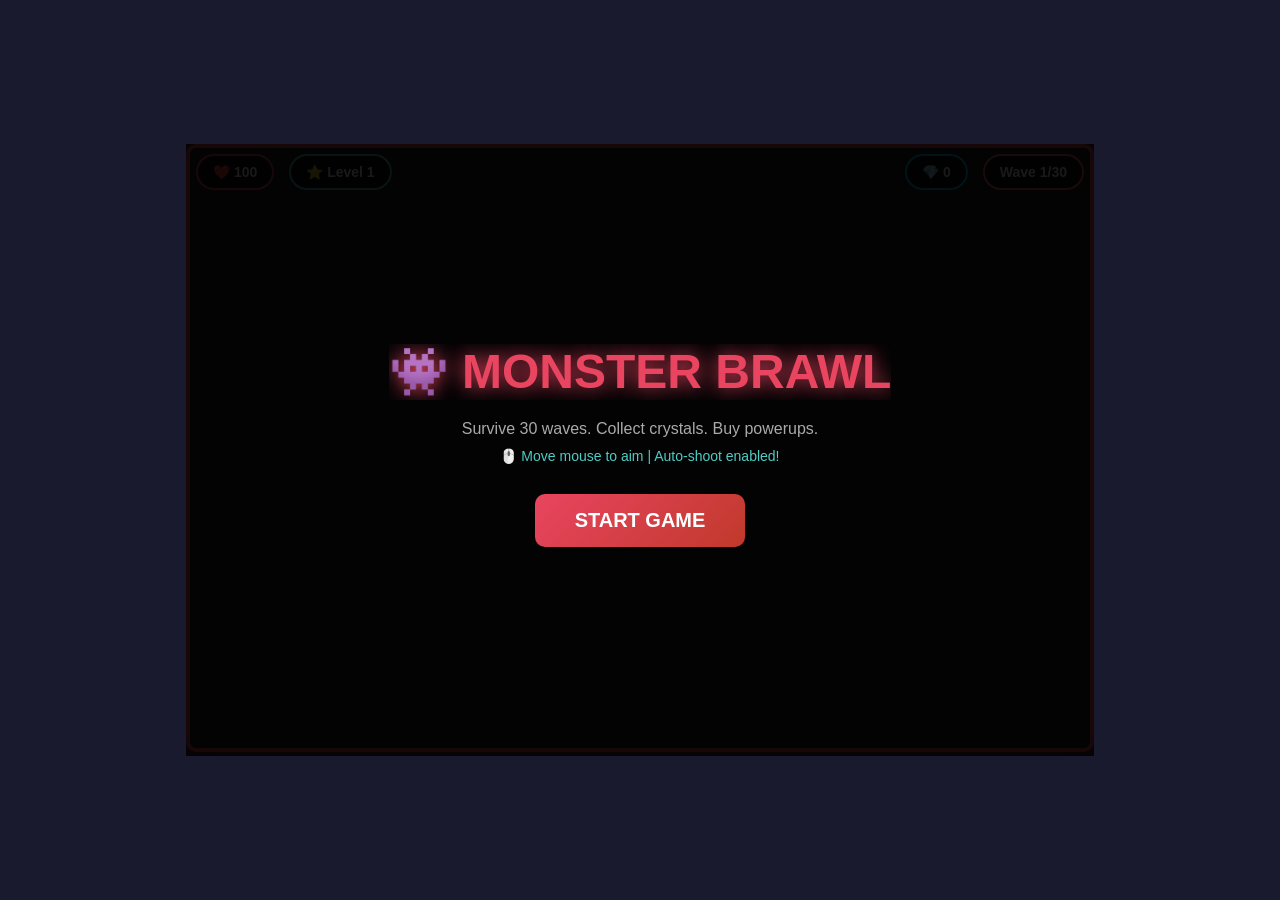
==== commit 6ec61a0e: "Enable auto-shoot - attacks continuously, mouse only for aiming" ====
--- a/games/blooket-brawl.html
+++ b/games/blooket-brawl.html
@@ -275,7 +275,8 @@
         <!-- Start Menu -->
         <div class="menu" id="startMenu">
             <h1>👾 MONSTER BRAWL</h1>
-            <p style="color: #aaa; margin-bottom: 20px;">Survive 30 waves. Collect crystals. Buy powerups.</p>
+            <p style="color: #aaa; margin-bottom: 10px;">Survive 30 waves. Collect crystals. Buy powerups.</p>
+            <p style="color: #4ecdc4; font-size: 14px; margin-bottom: 20px;">🖱️ Move mouse to aim | Auto-shoot enabled!</p>
             <button class="btn" onclick="showPowerupSelect()">START GAME</button>
         </div>
 
@@ -337,6 +338,7 @@
             powerups: [],
             monsters: [],
             crystals_drops: [],
+            apples: [],
             projectiles: [],
             particles: [],
             keys: {},
@@ -364,38 +366,38 @@
             height: 500
         };
 
-        // Powerup definitions (30 total)
+        // Powerup definitions (30 total) - ALL have damage capabilities
         const POWERUPS = [
-            { id: 'sword', icon: '⚔️', name: 'Sword', desc: 'Melee damage +50%', type: 'passive', effect: { damage: 1.5 } },
-            { id: 'shield', icon: '🛡️', name: 'Shield', desc: 'Damage taken -30%', type: 'passive', effect: { defense: 0.7 } },
-            { id: 'boots', icon: '👢', name: 'Speed Boots', desc: 'Move speed +25%', type: 'passive', effect: { speed: 1.25 } },
-            { id: 'heart', icon: '❤️', name: 'Vitality', desc: 'Max HP +50', type: 'passive', effect: { hp: 50 } },
-            { id: 'fire', icon: '🔥', name: 'Fire Orb', desc: 'Ranged fire attack', type: 'active', damage: 25, cooldown: 60 },
-            { id: 'ice', icon: '❄️', name: 'Ice Shard', desc: 'Slows enemies', type: 'active', damage: 15, slow: 0.5, cooldown: 45 },
-            { id: 'lightning', icon: '⚡', name: 'Lightning', desc: 'Chain damage', type: 'active', damage: 35, chain: 3, cooldown: 90 },
-            { id: 'poison', icon: '☠️', name: 'Poison Dart', desc: 'Damage over time', type: 'active', damage: 10, dot: 5, duration: 60, cooldown: 40 },
-            { id: 'heal', icon: '💚', name: 'Heal Aura', desc: 'Passive HP regen', type: 'passive', effect: { regen: 1 } },
-            { id: 'vamp', icon: '🩸', name: 'Vampirism', desc: 'Life steal 20%', type: 'passive', effect: { lifesteal: 0.2 } },
-            { id: 'crit', icon: '🎯', name: 'Critical Eye', desc: '25% crit chance', type: 'passive', effect: { crit: 0.25, critMult: 2 } },
-            { id: 'multishot', icon: '🔫', name: 'Multishot', desc: '3 projectiles', type: 'passive', effect: { multishot: 3 } },
-            { id: 'pierce', icon: '➡️', name: 'Pierce', desc: 'Projectiles pierce', type: 'passive', effect: { pierce: true } },
-            { id: 'explosive', icon: '💥', name: 'Explosive', desc: 'AOE on hit', type: 'passive', effect: { explode: 30 } },
-            { id: 'homing', icon: '🧲', name: 'Homing', desc: 'Projectiles track', type: 'passive', effect: { homing: true } },
-            { id: 'aura', icon: '🔆', name: 'Damage Aura', desc: 'Damage nearby', type: 'passive', effect: { aura: 10, auraRange: 60 } },
-            { id: 'clone', icon: '👥', name: 'Clone', desc: 'Summon helper', type: 'active', cooldown: 300 },
-            { id: 'dash', icon: '💨', name: 'Dash', desc: 'Quick movement', type: 'active', cooldown: 60 },
-            { id: 'shield2', icon: '🛡️', name: 'Bubble Shield', desc: 'Temporary invincibility', type: 'active', duration: 120, cooldown: 300 },
-            { id: 'bomb', icon: '💣', name: 'Bomb', desc: 'Big AOE damage', type: 'active', damage: 100, cooldown: 180 },
-            { id: 'laser', icon: '🔴', name: 'Laser Beam', desc: 'Piercing beam', type: 'active', damage: 50, cooldown: 120 },
-            { id: 'spin', icon: '🌪️', name: 'Spin Attack', desc: '360 damage', type: 'active', damage: 40, cooldown: 90 },
-            { id: 'magnet', icon: '🧲', name: 'Crystal Magnet', desc: 'Auto collect crystals', type: 'passive', effect: { magnet: 100 } },
-            { id: 'lucky', icon: '🍀', name: 'Lucky', desc: 'More crystals', type: 'passive', effect: { crystalMult: 1.5 } },
-            { id: 'berserk', icon: '😤', name: 'Berserk', desc: 'Low HP = more damage', type: 'passive', effect: { berserk: true } },
-            { id: 'thorn', icon: '🌵', name: 'Thorns', desc: 'Reflect damage', type: 'passive', effect: { thorn: 0.3 } },
-            { id: 'freeze', icon: '🥶', name: 'Freeze', desc: 'Freeze all enemies', type: 'active', duration: 180, cooldown: 360 },
-            { id: 'meteor', icon: '☄️', name: 'Meteor', desc: 'Rain destruction', type: 'active', damage: 80, cooldown: 240 },
-            { id: 'drain', icon: '🌀', name: 'Life Drain', desc: 'AOE life steal', type: 'active', damage: 20, heal: 20, cooldown: 150 },
-            { id: 'time', icon: '⏱️', name: 'Time Warp', desc: 'Slow time', type: 'active', duration: 300, cooldown: 400 }
+            { id: 'sword', icon: '⚔️', name: 'Sword', desc: 'Melee damage +50%', type: 'passive', effect: { damage: 1.5 }, damage: 25 },
+            { id: 'shield', icon: '🛡️', name: 'Shield', desc: 'Damage taken -30%, +10 dmg', type: 'passive', effect: { defense: 0.7, damage: 1.1 }, damage: 10 },
+            { id: 'boots', icon: '👢', name: 'Speed Boots', desc: 'Move speed +25%, +8 dmg', type: 'passive', effect: { speed: 1.25, damage: 1.08 }, damage: 8 },
+            { id: 'heart', icon: '❤️', name: 'Vitality', desc: 'Max HP +50, +5 dmg', type: 'passive', effect: { hp: 50, damage: 1.05 }, damage: 5 },
+            { id: 'fire', icon: '🔥', name: 'Fire Orb', desc: 'Ranged fire attack', type: 'active', damage: 35, cooldown: 60 },
+            { id: 'ice', icon: '❄️', name: 'Ice Shard', desc: 'Slows enemies, +12 dmg', type: 'active', damage: 27, slow: 0.5, cooldown: 45 },
+            { id: 'lightning', icon: '⚡', name: 'Lightning', desc: 'Chain damage', type: 'active', damage: 45, chain: 3, cooldown: 90 },
+            { id: 'poison', icon: '☠️', name: 'Poison Dart', desc: 'Damage over time', type: 'active', damage: 15, dot: 5, duration: 60, cooldown: 40 },
+            { id: 'heal', icon: '💚', name: 'Heal Aura', desc: 'Passive HP regen, +6 dmg', type: 'passive', effect: { regen: 1, damage: 1.06 }, damage: 6 },
+            { id: 'vamp', icon: '🩸', name: 'Vampirism', desc: 'Life steal 20%, +12 dmg', type: 'passive', effect: { lifesteal: 0.2, damage: 1.12 }, damage: 12 },
+            { id: 'crit', icon: '🎯', name: 'Critical Eye', desc: '25% crit chance, +10 dmg', type: 'passive', effect: { crit: 0.25, critMult: 2, damage: 1.1 }, damage: 10 },
+            { id: 'multishot', icon: '🔫', name: 'Multishot', desc: '3 projectiles, +15 dmg', type: 'passive', effect: { multishot: 3, damage: 1.15 }, damage: 15 },
+            { id: 'pierce', icon: '➡️', name: 'Pierce', desc: 'Projectiles pierce, +18 dmg', type: 'passive', effect: { pierce: true, damage: 1.18 }, damage: 18 },
+            { id: 'explosive', icon: '💥', name: 'Explosive', desc: 'AOE on hit, +20 dmg', type: 'passive', effect: { explode: 30, damage: 1.2 }, damage: 20 },
+            { id: 'homing', icon: '🧲', name: 'Homing', desc: 'Projectiles track, +14 dmg', type: 'passive', effect: { homing: true, damage: 1.14 }, damage: 14 },
+            { id: 'aura', icon: '🔆', name: 'Damage Aura', desc: 'Damage nearby', type: 'passive', effect: { aura: 15, auraRange: 60, damage: 1.1 }, damage: 10 },
+            { id: 'clone', icon: '👥', name: 'Clone', desc: 'Summon helper, +22 dmg', type: 'active', damage: 22, cooldown: 300 },
+            { id: 'dash', icon: '💨', name: 'Dash', desc: 'Quick movement, +16 dmg', type: 'active', damage: 16, cooldown: 60 },
+            { id: 'shield2', icon: '🛡️', name: 'Bubble Shield', desc: 'Invincibility, +10 dmg', type: 'active', damage: 10, duration: 120, cooldown: 300 },
+            { id: 'bomb', icon: '💣', name: 'Bomb', desc: 'Big AOE damage', type: 'active', damage: 120, cooldown: 180 },
+            { id: 'laser', icon: '🔴', name: 'Laser Beam', desc: 'Piercing beam', type: 'active', damage: 65, cooldown: 120 },
+            { id: 'spin', icon: '🌪️', name: 'Spin Attack', desc: '360 damage', type: 'active', damage: 55, cooldown: 90 },
+            { id: 'magnet', icon: '🧲', name: 'Crystal Magnet', desc: 'Auto collect, +7 dmg', type: 'passive', effect: { magnet: 100, damage: 1.07 }, damage: 7 },
+            { id: 'lucky', icon: '🍀', name: 'Lucky', desc: 'More crystals, +9 dmg', type: 'passive', effect: { crystalMult: 1.5, damage: 1.09 }, damage: 9 },
+            { id: 'berserk', icon: '😤', name: 'Berserk', desc: 'Low HP = more damage', type: 'passive', effect: { berserk: true, damage: 1.2 }, damage: 20 },
+            { id: 'thorn', icon: '🌵', name: 'Thorns', desc: 'Reflect damage, +11 dmg', type: 'passive', effect: { thorn: 0.3, damage: 1.11 }, damage: 11 },
+            { id: 'freeze', icon: '🥶', name: 'Freeze', desc: 'Freeze all enemies, +30 dmg', type: 'active', damage: 30, duration: 180, cooldown: 360 },
+            { id: 'meteor', icon: '☄️', name: 'Meteor', desc: 'Rain destruction', type: 'active', damage: 100, cooldown: 240 },
+            { id: 'drain', icon: '🌀', name: 'Life Drain', desc: 'AOE life steal', type: 'active', damage: 30, heal: 30, cooldown: 150 },
+            { id: 'time', icon: '⏱️', name: 'Time Warp', desc: 'Slow time, +25 dmg', type: 'active', damage: 25, duration: 300, cooldown: 400 }
         ];
 
         // Monster types
@@ -442,6 +444,7 @@
                     <div class="icon">${p.icon}</div>
                     <div class="name">${p.name}</div>
                     <div class="desc">${p.desc}</div>
+                    <div style="color: #ff6b6b; font-size: 11px; margin-top: 5px;">⚔️ ${p.damage || 10} dmg</div>
                 `;
                 card.onclick = () => selectStartingPowerup(p, card);
                 grid.appendChild(card);
@@ -500,6 +503,7 @@
             game.xp = 0;
             game.monsters = [];
             game.crystals_drops = [];
+            game.apples = [];
             game.projectiles = [];
             game.particles = [];
             
@@ -593,6 +597,9 @@
 
         function update() {
             if (!game.running || game.paused) return;
+            
+            // Auto-shoot - attack continuously while game is running
+            playerAttack();
             
             // Player movement
             let dx = 0, dy = 0;
@@ -771,6 +778,16 @@
                         life: 300
                     });
                     
+                    // Drop apple (30% chance, heals 25 HP)
+                    if (Math.random() < 0.3) {
+                        game.apples.push({
+                            x: m.x + (Math.random() - 0.5) * 20,
+                            y: m.y + (Math.random() - 0.5) * 20,
+                            heal: 25,
+                            life: 300
+                        });
+                    }
+                    
                     // XP
                     game.xp += m.xp;
                     if (game.xp >= game.xpToNext) {
@@ -817,6 +834,17 @@
                 if (c.life <= 0) game.crystals_drops.splice(i, 1);
             });
             
+            // Collect apples (healing items)
+            game.apples.forEach((a, i) => {
+                const dist = Math.hypot(a.x - player.x, a.y - player.y);
+                if (dist < player.radius + 15) {
+                    player.hp = Math.min(player.maxHp, player.hp + a.heal);
+                    game.apples.splice(i, 1);
+                }
+                a.life--;
+                if (a.life <= 0) game.apples.splice(i, 1);
+            });
+            
             // Update particles
             game.particles.forEach((p, i) => {
                 p.x += p.vx;
@@ -892,6 +920,20 @@
                 ctx.fillText(c.amount, c.x, c.y + 15);
             });
             
+            // Draw apples (healing items)
+            game.apples.forEach(a => {
+                ctx.font = '22px Arial';
+                ctx.textAlign = 'center';
+                ctx.fillText('🍎', a.x, a.y);
+                // Pulse effect
+                const pulse = Math.sin(Date.now() / 200) * 3;
+                ctx.strokeStyle = '#ff6b6b';
+                ctx.lineWidth = 2;
+                ctx.beginPath();
+                ctx.arc(a.x, a.y - 5, 15 + pulse, 0, Math.PI * 2);
+                ctx.stroke();
+            });
+            
             // Draw projectiles
             game.projectiles.forEach(p => {
                 ctx.font = '16px Arial';
@@ -952,14 +994,23 @@
             const grid = document.getElementById('upgradeGrid');
             grid.innerHTML = '';
             
-            game.powerups.forEach(p => {
+            // Show only 3 random powerups (or all if less than 3)
+            let powerupsToShow = game.powerups;
+            if (game.powerups.length > 3) {
+                powerupsToShow = [...game.powerups].sort(() => Math.random() - 0.5).slice(0, 3);
+            }
+            
+            powerupsToShow.forEach(p => {
                 const card = document.createElement('div');
                 card.className = 'upgrade-card';
+                const dmgBonus = p.damage ? `+${Math.floor(p.damage * (p.level + 1) * 0.5)} dmg` : '';
                 card.innerHTML = `
                     <div style="font-size: 36px; margin-bottom: 10px;">${p.icon}</div>
                     <div style="color: white; font-weight: bold;">${p.name}</div>
                     <div class="level">Level ${p.level} → ${p.level + 1}</div>
-                    <div style="color: #4ecdc4; margin-top: 10px;">Upgrade</div>
+                    <div style="color: #ff6b6b; font-size: 11px; margin-top: 5px;">⚔️ ${p.damage || 10} base dmg</div>
+                    ${dmgBonus ? `<div style="color: #4ecdc4; font-size: 10px;">${dmgBonus}</div>` : ''}
+                    <div style="color: #ffd700; margin-top: 10px;">Upgrade</div>
                 `;
                 card.onclick = () => upgradePowerup(p);
                 grid.appendChild(card);
@@ -999,6 +1050,7 @@
                     <div class="icon">${p.icon}</div>
                     <div class="name">${p.name}</div>
                     <div class="desc">${p.desc}</div>
+                    <div style="color: #ff6b6b; font-size: 11px; margin-top: 5px;">⚔️ ${p.damage || 10} dmg</div>
                 `;
                 card.onclick = () => selectNewPowerup(p);
                 grid.appendChild(card);
@@ -1025,7 +1077,8 @@
                 { name: 'Heal', icon: '💚', price: 50, action: () => { player.hp = player.maxHp; } },
                 { name: 'Max HP +20', icon: '❤️', price: 100, action: () => { player.maxHp += 20; player.hp += 20; } },
                 { name: 'Damage +10%', icon: '⚔️', price: 150, action: () => { /* Apply damage boost */ } },
-                { name: 'Speed +10%', icon: '👢', price: 120, action: () => { player.speed *= 1.1; } }
+                { name: 'Speed +10%', icon: '👢', price: 120, action: () => { player.speed *= 1.1; } },
+                { name: 'Apple +25 HP', icon: '🍎', price: 30, action: () => { player.hp = Math.min(player.maxHp, player.hp + 25); } }
             ];
             
             items.forEach(item => {
